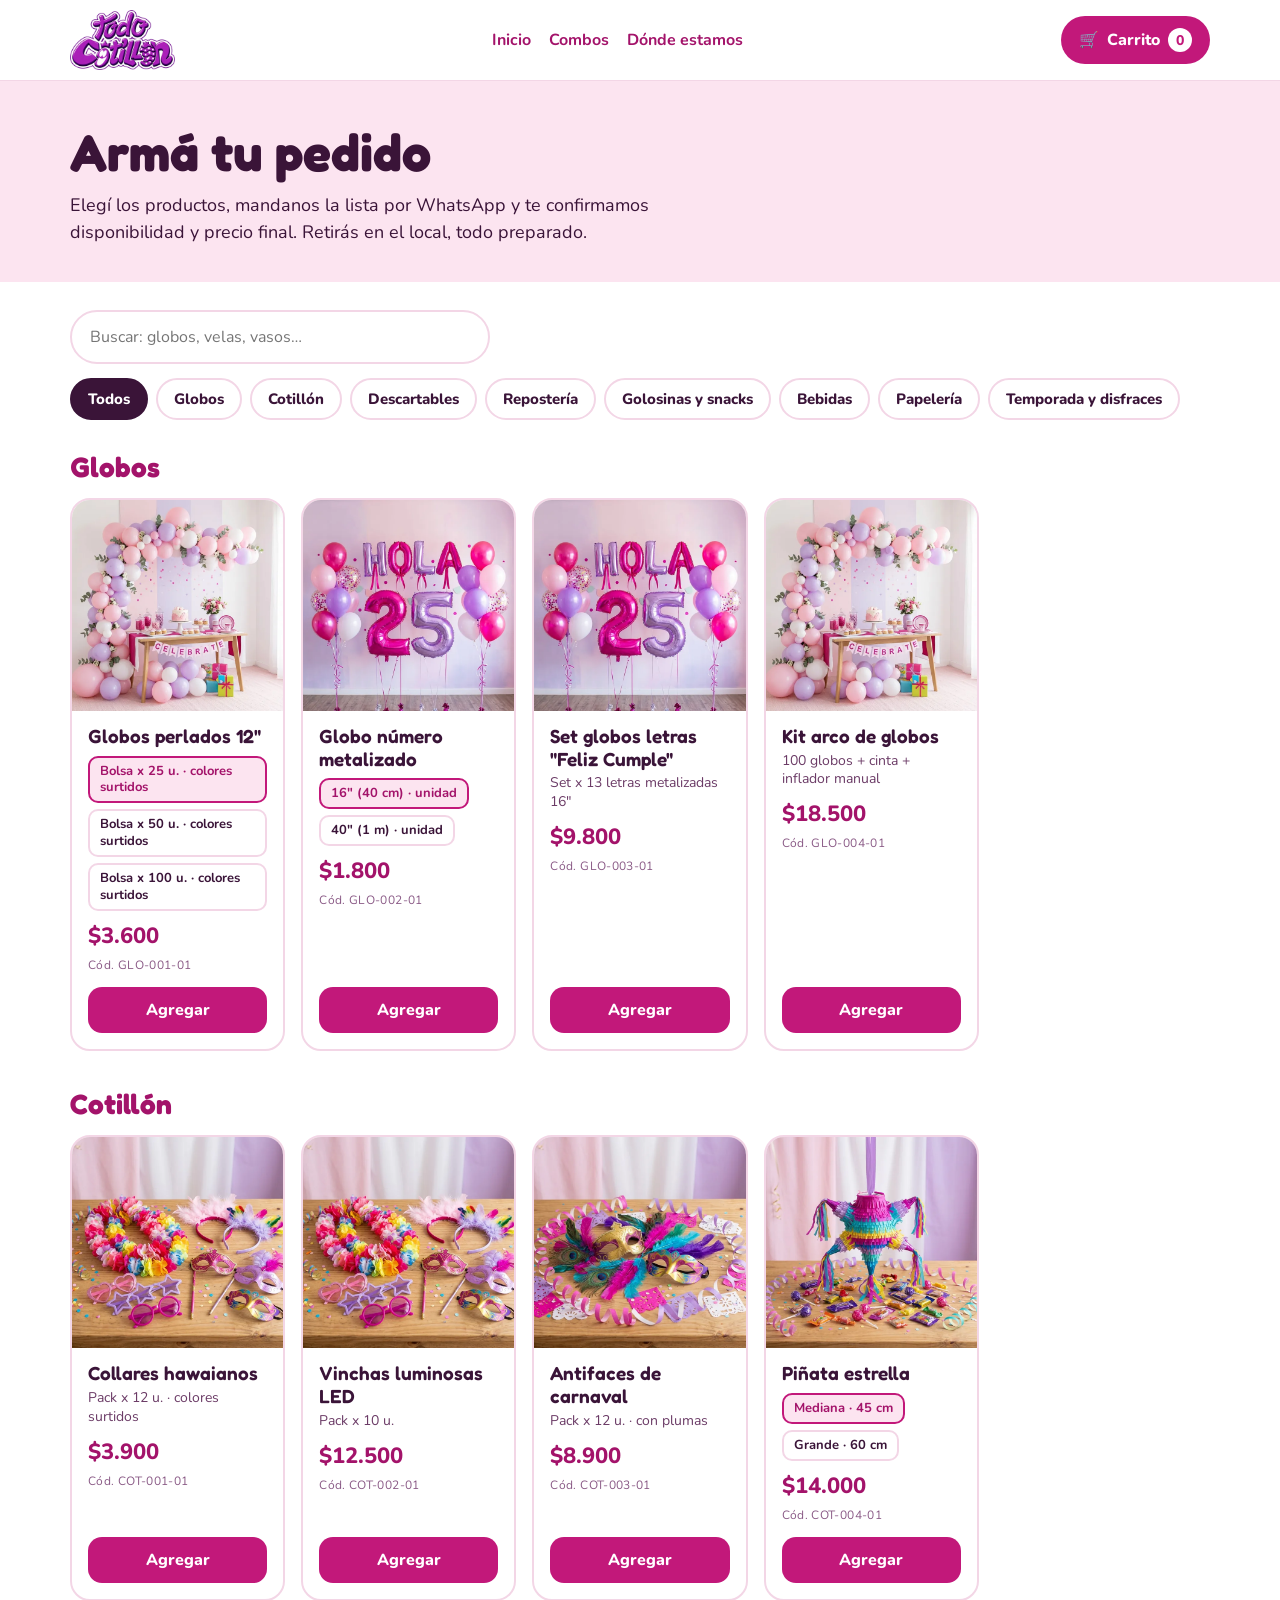
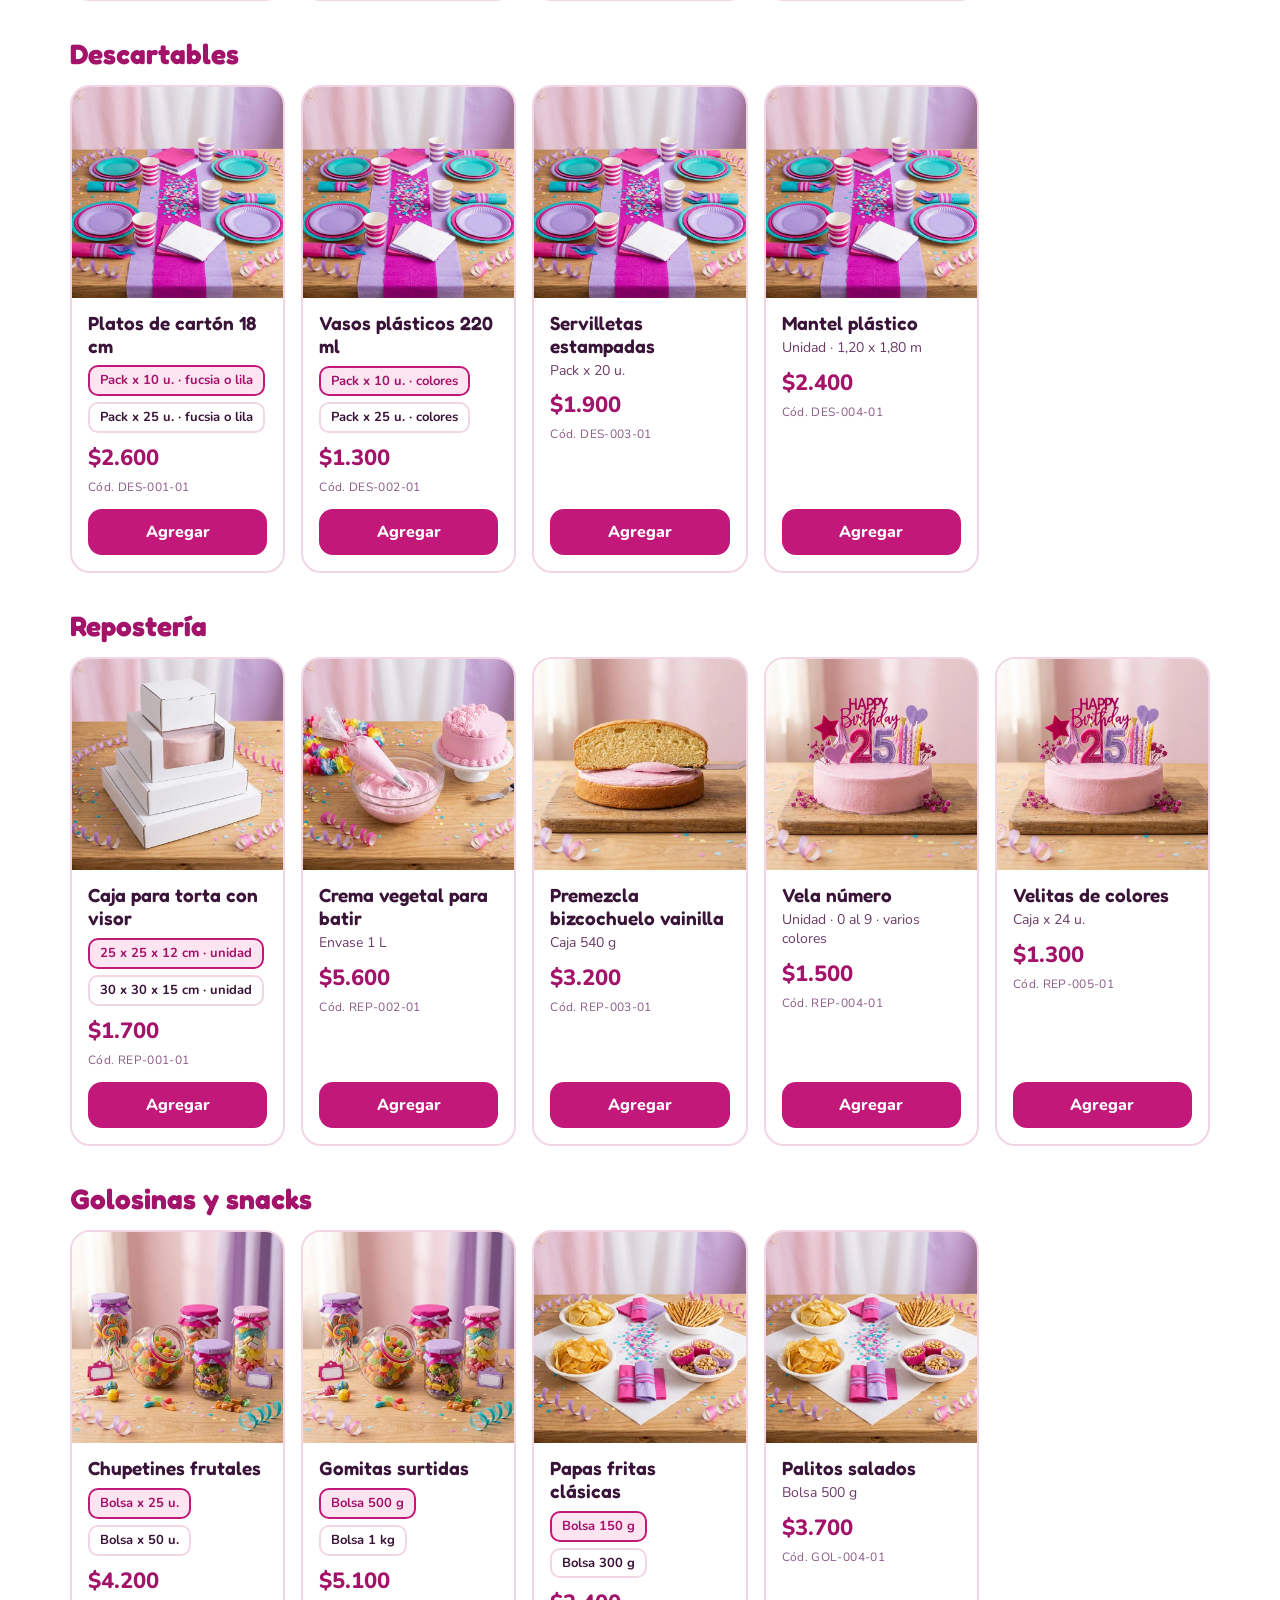
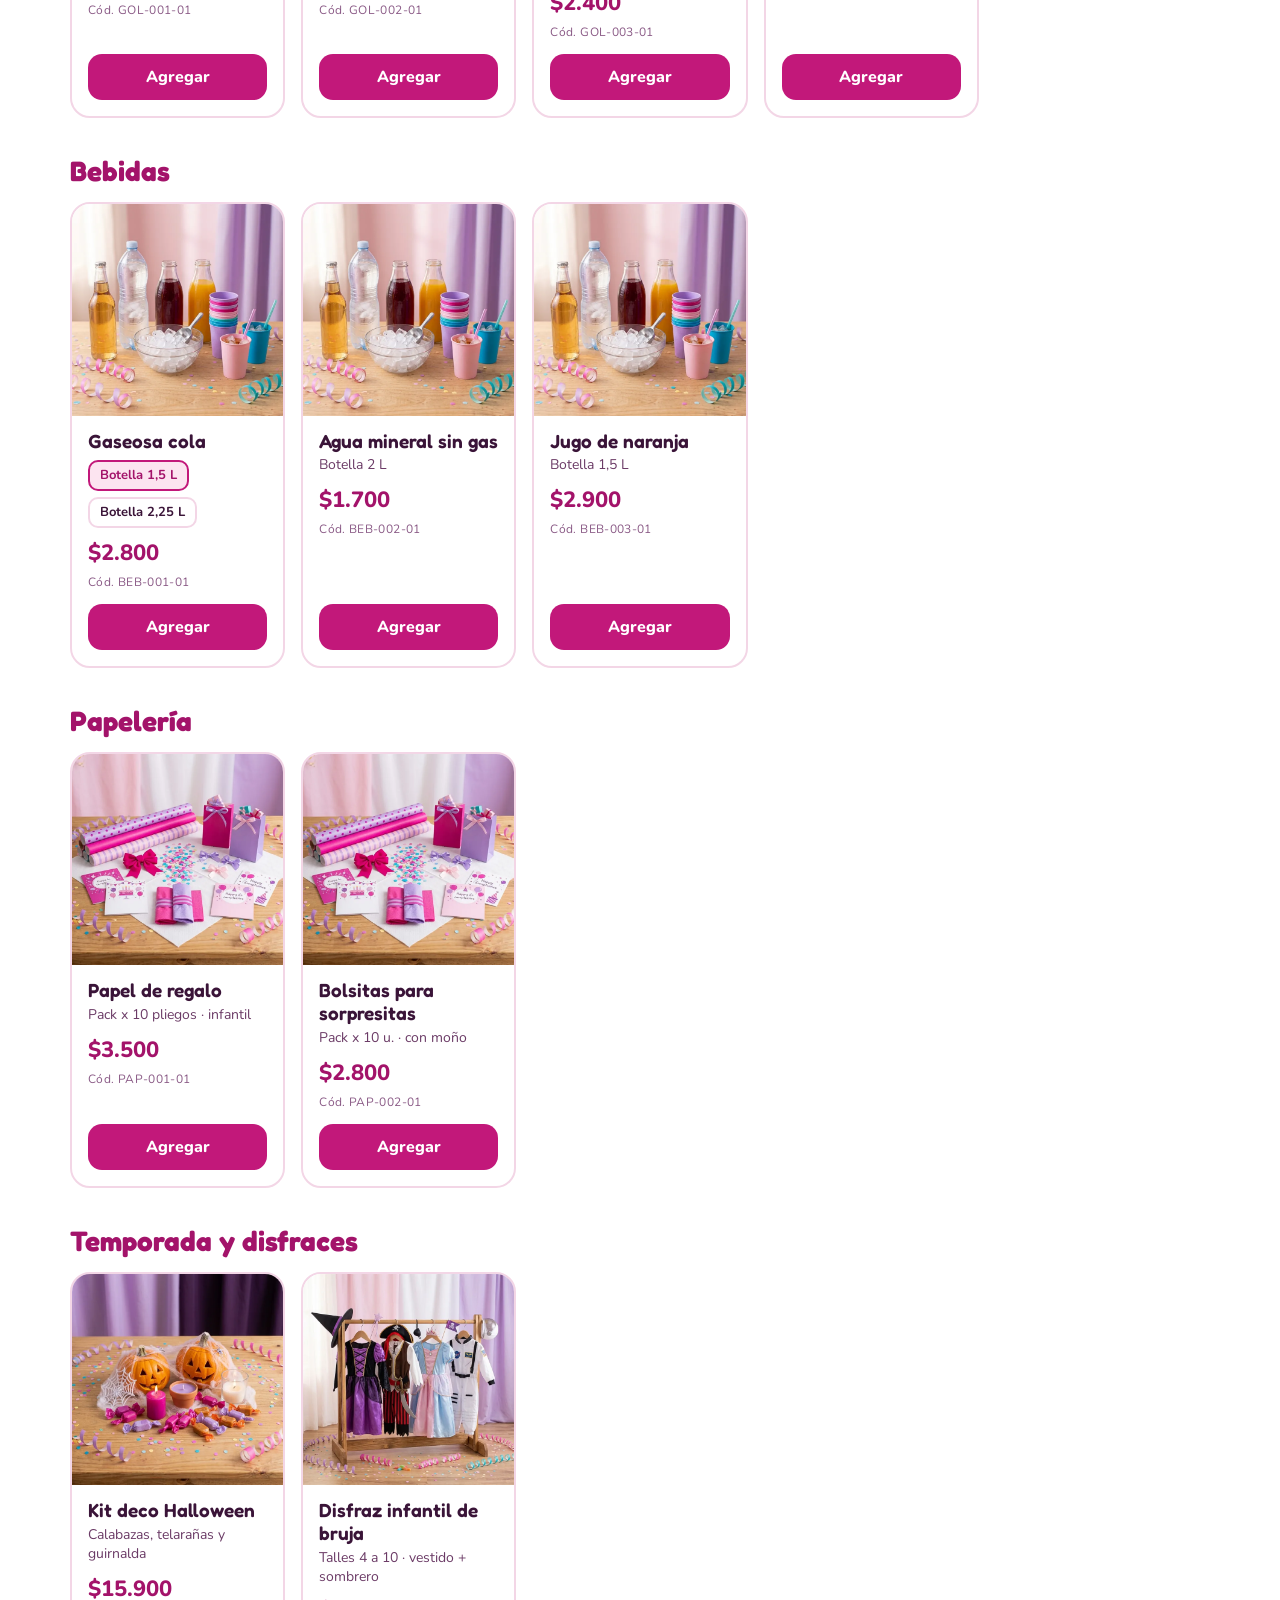
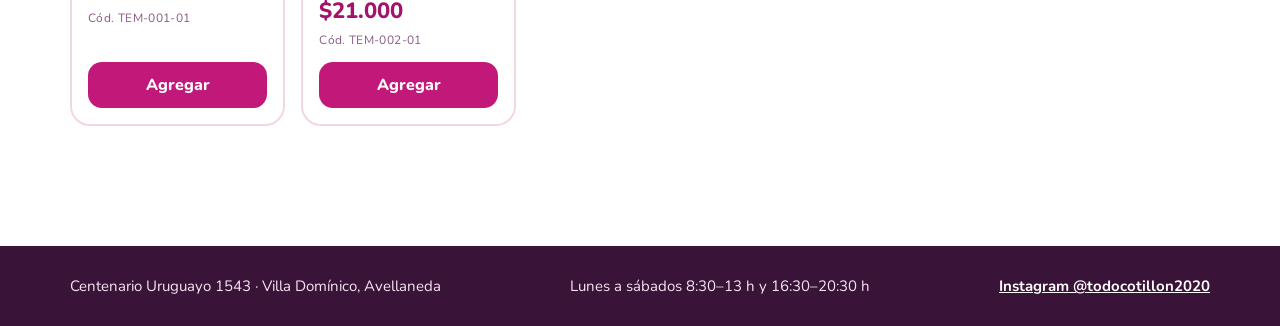
==== tienda.html @ 380d567b "Corregir número de WhatsApp: 11 3452-2786 Co-Authored-By: Claude Opus 5.5 <noreply@anthropic.com>" ====
<!doctype html>
<html lang="es">
<head>
<meta charset="utf-8">
<meta name="viewport" content="width=device-width, initial-scale=1">
<title>Tienda | Todo Cotillón · Villa Domínico, Avellaneda</title>
<meta name="description" content="Armá tu pedido de cotillón, globos, repostería, golosinas y bebidas y mandalo por WhatsApp. Retiro en Centenario Uruguayo 1543, Villa Domínico.">
<meta name="theme-color" content="#C2187A">
<link rel="icon" href="data:image/svg+xml,%3Csvg xmlns='http://www.w3.org/2000/svg' viewBox='0 0 40 40'%3E%3Ccircle cx='16' cy='15' r='11' fill='%23C2187A'/%3E%3Ccircle cx='27' cy='19' r='9' fill='%239B7FD4'/%3E%3C/svg%3E">
<link rel="preconnect" href="https://fonts.googleapis.com">
<link rel="preconnect" href="https://fonts.gstatic.com" crossorigin>
<link href="https://fonts.googleapis.com/css2?family=Fredoka:wght@500;600;700&amp;family=Nunito:wght@400;600;700;800&amp;display=swap" rel="stylesheet">
<style>
/* Mismos colores que index.html */
:root{--fucsia:#C2187A;--fucsia-osc:#A3136A;--uva:#3A1438;--rosa:#FCE4F0;--lila:#ECE4F9;--borde:#F3D6E6;--verde:#1F8F4E}
*{box-sizing:border-box}
html{scroll-behavior:smooth}
body{margin:0;background:#FFFFFF;color:var(--uva);font-family:'Nunito',system-ui,sans-serif;overflow-x:hidden}
a{color:var(--fucsia-osc)}a:hover{color:#7A0E50}
img{max-width:100%}
h1,h2,h3,.titulo{font-family:'Fredoka',sans-serif}
button{font:inherit;cursor:pointer}
.contenedor{max-width:1180px;margin:0 auto;padding:0 20px}

header{background:#FFFFFF;border-bottom:1px solid var(--borde);position:sticky;top:0;z-index:20}
.header-in{display:flex;align-items:center;justify-content:space-between;gap:12px;padding-top:10px;padding-bottom:10px}
.header-in nav{display:flex;gap:4px 18px;flex-wrap:wrap;font-weight:700}
.header-in nav a{text-decoration:none;padding:8px 0}
.btn-carrito{display:flex;align-items:center;gap:8px;background:var(--fucsia);color:#FFFFFF;border:0;font-weight:800;padding:12px 18px;border-radius:999px;font-size:16px}
.btn-carrito:hover{background:var(--fucsia-osc)}
.burbuja{background:#FFFFFF;color:var(--fucsia);border-radius:999px;min-width:24px;height:24px;padding:0 6px;display:inline-flex;align-items:center;justify-content:center;font-size:14px}

.intro{background:var(--rosa)}
.intro .contenedor{padding-top:44px;padding-bottom:36px;display:flex;flex-direction:column;gap:12px}
.intro h1{margin:0;font-size:clamp(34px,5vw,52px);line-height:1.05}
.intro p{margin:0;font-size:18px;line-height:1.5;max-width:640px}

.filtros{display:flex;flex-direction:column;gap:14px;padding-top:28px;padding-bottom:8px}
.buscador{width:100%;max-width:420px;padding:14px 18px;border:2px solid var(--borde);border-radius:999px;font:inherit;font-size:16px;color:var(--uva)}
.buscador:focus{outline:none;border-color:var(--fucsia)}
.chips{display:flex;gap:8px;overflow-x:auto;padding-bottom:6px;scrollbar-width:thin}
.chip{flex:none;border:2px solid var(--borde);background:#FFFFFF;color:var(--uva);font-weight:800;padding:9px 16px;border-radius:999px;font-size:15px}
.chip[aria-pressed="true"]{background:var(--uva);border-color:var(--uva);color:#FFFFFF}

.catalogo{padding-top:16px;padding-bottom:120px;display:flex;flex-direction:column;gap:36px}
.catalogo h2{margin:0 0 14px;font-size:28px;color:var(--fucsia-osc)}
.grilla{display:grid;grid-template-columns:repeat(auto-fill,minmax(200px,1fr));gap:16px}
.producto{border:2px solid var(--borde);border-radius:20px;overflow:hidden;display:flex;flex-direction:column;background:#FFFFFF}
.producto img{width:100%;aspect-ratio:1/1;object-fit:cover;display:block;background:var(--rosa)}
.producto .cuerpo{padding:14px 16px 16px;display:flex;flex-direction:column;gap:4px;flex-grow:1}
.producto h3{margin:0;font-size:19px;font-weight:600;line-height:1.2}
.producto .pres{font-size:14px;color:#6B3B66;line-height:1.35}
.producto .precio{font-size:22px;font-weight:800;color:var(--fucsia-osc);margin:6px 0 10px}
.producto .accion{margin-top:auto}
.btn-agregar{width:100%;background:var(--fucsia);color:#FFFFFF;border:0;font-weight:800;padding:12px;border-radius:14px;font-size:16px}
.btn-agregar:hover{background:var(--fucsia-osc)}
.cantidad{display:flex;align-items:center;justify-content:space-between;border:2px solid var(--fucsia);border-radius:14px;overflow:hidden}
.cantidad button{background:var(--rosa);border:0;color:var(--fucsia-osc);font-weight:800;font-size:22px;width:46px;height:44px}
.cantidad button:hover{background:var(--borde)}
.cantidad span{font-weight:800;font-size:17px}
.opciones{display:flex;flex-wrap:wrap;gap:6px;margin-top:4px}
.opcion{border:2px solid var(--borde);background:#FFFFFF;color:var(--uva);font-size:13px;font-weight:700;padding:5px 10px;border-radius:10px;text-align:left;line-height:1.3}
.opcion[aria-pressed="true"]{border-color:var(--fucsia);background:var(--rosa);color:var(--fucsia-osc)}
.producto .codigo{font-size:12px;color:#8A5A86;margin:-8px 0 10px;letter-spacing:.03em}
.vacio-busqueda{font-size:18px;padding:30px 0}

/* Barra inferior con el resumen */
.barra{position:fixed;left:0;right:0;bottom:0;z-index:15;padding:12px 16px calc(12px + env(safe-area-inset-bottom));background:var(--uva);display:none}
.barra.visible{display:block}
.barra button{max-width:640px;margin:0 auto;width:100%;display:flex;justify-content:space-between;align-items:center;gap:12px;background:var(--fucsia);color:#FFFFFF;border:0;border-radius:16px;padding:14px 18px;font-weight:800;font-size:17px}

/* Panel del carrito */
.fondo{position:fixed;inset:0;background:rgba(58,20,56,.45);z-index:30;opacity:0;pointer-events:none;transition:opacity .2s}
.fondo.abierto{opacity:1;pointer-events:auto}
.panel{position:fixed;top:0;right:0;height:100%;width:min(440px,100%);background:#FFFFFF;z-index:31;display:flex;flex-direction:column;transform:translateX(100%);transition:transform .25s ease}
.panel.abierto{transform:none}
.panel-cab{display:flex;align-items:center;justify-content:space-between;padding:18px 20px;border-bottom:1px solid var(--borde)}
.panel-cab h2{margin:0;font-size:26px}
.cerrar{background:var(--rosa);border:0;width:42px;height:42px;border-radius:999px;font-size:24px;color:var(--uva);line-height:1}
.panel-cuerpo{flex:1;overflow-y:auto;padding:8px 20px 20px}
.item{display:grid;grid-template-columns:64px 1fr;gap:12px;padding:14px 0;border-bottom:1px solid var(--borde)}
.item img{width:64px;height:64px;object-fit:cover;border-radius:12px}
.item .nombre{font-weight:800;line-height:1.25}
.item .pres{font-size:13px;color:#6B3B66}
.item .fila{display:flex;align-items:center;justify-content:space-between;gap:10px;margin-top:8px}
.item .cantidad{width:120px}
.item .cantidad button{width:36px;height:34px;font-size:19px}
.item .subtotal{font-weight:800}
.quitar{background:none;border:0;color:#8A5A86;font-size:13px;text-decoration:underline;padding:4px 0}
.total{display:flex;justify-content:space-between;align-items:baseline;padding:16px 0 4px;font-size:18px;font-weight:800}
.total strong{font-size:26px;color:var(--fucsia-osc)}
.aviso{font-size:13px;color:#6B3B66;line-height:1.45;margin:0 0 16px}
.form{display:flex;flex-direction:column;gap:12px;background:var(--lila);border-radius:18px;padding:16px}
.form h3{margin:0;font-size:20px}
.form label{display:flex;flex-direction:column;gap:5px;font-weight:700;font-size:14px}
.form input,.form textarea{font:inherit;font-size:16px;padding:11px 12px;border:2px solid #D8CCF0;border-radius:12px;background:#FFFFFF;color:var(--uva)}
.form input:focus,.form textarea:focus{outline:none;border-color:#7A5BC0}
.form textarea{min-height:70px;resize:vertical}
.enviar{background:var(--verde);color:#FFFFFF;border:0;font-weight:800;font-size:17px;padding:15px;border-radius:14px}
.enviar:hover{background:#18763F}
.vaciar{background:none;border:0;color:#8A5A86;text-decoration:underline;font-size:14px;align-self:center;padding:6px}
.carrito-vacio{text-align:center;padding:50px 10px;display:flex;flex-direction:column;gap:12px;align-items:center}
.carrito-vacio .titulo{font-size:22px;font-weight:700}
.listo{background:#E3F4EA;border-radius:14px;padding:12px 14px;font-weight:700;color:#14532D;font-size:15px}

footer{background:var(--uva);color:#F4E6F0}
footer .contenedor{padding-top:30px;padding-bottom:30px;display:flex;flex-wrap:wrap;justify-content:space-between;gap:12px;font-size:15px}
footer a{color:#FFFFFF;font-weight:700}

@media (max-width:640px){
  .header-in nav{display:none}
  .btn-carrito .txt{display:none}
  .grilla{grid-template-columns:repeat(2,minmax(0,1fr));gap:12px}
  .producto .cuerpo{padding:12px}
  .producto h3{font-size:16px}
  .producto .pres{font-size:13px}
  .producto .precio{font-size:19px}
  .cantidad button{width:38px}
}
</style>
</head>
<body>

<header>
<div class="contenedor header-in">
<a href="index.html" style="display:flex;align-items:center;text-decoration:none"><img src="img/logo.webp" alt="Todo Cotillón" width="122" height="70" style="height:60px;width:auto;display:block"></a>
<nav aria-label="Principal">
<a href="index.html">Inicio</a>
<a href="index.html#combos">Combos</a>
<a href="index.html#ubicacion">Dónde estamos</a>
</nav>
<button class="btn-carrito" type="button" data-abrir-carrito aria-label="Ver carrito"><span aria-hidden="true">🛒</span><span class="txt">Carrito</span><span class="burbuja" id="contador">0</span></button>
</div>
</header>

<section class="intro">
<div class="contenedor">
<h1>Armá tu pedido</h1>
<p>Elegí los productos, mandanos la lista por WhatsApp y te confirmamos disponibilidad y precio final. Retirás en el local, todo preparado.</p>
</div>
</section>

<div class="contenedor filtros">
<input class="buscador" id="buscador" type="search" placeholder="Buscar: globos, velas, vasos…" aria-label="Buscar productos">
<div class="chips" id="chips" role="group" aria-label="Categorías"></div>
</div>

<main class="contenedor catalogo" id="catalogo"></main>

<div class="barra" id="barra"><button type="button" data-abrir-carrito><span id="barra-cant">Ver carrito</span><span id="barra-total"></span></button></div>

<div class="fondo" id="fondo"></div>
<aside class="panel" id="panel" aria-label="Carrito" aria-hidden="true">
<div class="panel-cab"><h2>Tu pedido</h2><button class="cerrar" type="button" id="cerrar" aria-label="Cerrar carrito">×</button></div>
<div class="panel-cuerpo" id="panel-cuerpo"></div>
</aside>

<footer>
<div class="contenedor">
<span>Centenario Uruguayo 1543 · Villa Domínico, Avellaneda</span>
<span>Lunes a sábados 8:30–13 h y 16:30–20:30 h</span>
<a href="https://www.instagram.com/todocotillon2020">Instagram @todocotillon2020</a>
</div>
</footer>

<script src="productos.js"></script>
<script>
// Número del local que recibe los pedidos (código de país + área sin 0 + número sin 15)
const WHATSAPP = "5491134522786";
const CLAVE = "todocotillon-carrito-v2";

const $ = id => document.getElementById(id);
const plata = n => "$" + n.toLocaleString("es-AR");
const esc = s => String(s).replace(/[&<>"]/g, c => ({ "&": "&amp;", "<": "&lt;", ">": "&gt;", '"': "&quot;" }[c]));
const sinTildes = s => s.toLowerCase().normalize("NFD").replace(/[̀-ͯ]/g, "");

// La categoría sale de las 3 primeras letras del código (GLO-001 → GLO)
const visibles = PRODUCTOS.filter(p => !p.oculto);
const nombreCat = Object.fromEntries(CATEGORIAS.map(c => [c.codigo, c.nombre]));
// porId: código de presentación → datos para el carrito
const porId = {};
for (const p of visibles) for (const pr of p.presentaciones)
  porId[pr.codigo] = { nombre: p.nombre, foto: p.foto, detalle: pr.detalle, precio: pr.precio };
// Presentación elegida en cada tarjeta (por defecto, la primera)
const elegida = Object.fromEntries(visibles.map(p => [p.codigo, p.presentaciones[0].codigo]));

// Carrito: { códigoPresentación: cantidad }. Se recuerda en el navegador del cliente.
let carrito = {};
try { carrito = JSON.parse(localStorage.getItem(CLAVE)) || {}; } catch (e) {}
for (const id in carrito) if (!porId[id] || !(carrito[id] > 0)) delete carrito[id];

let categoria = "Todos";
let busqueda = "";

function guardar() {
  try { localStorage.setItem(CLAVE, JSON.stringify(carrito)); } catch (e) {}
}

function cambiar(id, delta) {
  const n = (carrito[id] || 0) + delta;
  if (n > 0) carrito[id] = Math.min(n, 999); else delete carrito[id];
  guardar();
  actualizar();
}

function resumen() {
  let unidades = 0, total = 0;
  for (const id in carrito) { unidades += carrito[id]; total += carrito[id] * porId[id].precio; }
  return { unidades, total };
}

function controlCantidad(id) {
  return `<div class="cantidad"><button type="button" data-menos="${id}" aria-label="Quitar uno">−</button><span>${carrito[id]}</span><button type="button" data-mas="${id}" aria-label="Agregar uno">+</button></div>`;
}

function dibujarChips() {
  $("chips").innerHTML = [{ codigo: "Todos", nombre: "Todos" }, ...CATEGORIAS].map(c =>
    `<button type="button" class="chip" data-cat="${esc(c.codigo)}" aria-pressed="${c.codigo === categoria}">${esc(c.nombre)}</button>`).join("");
}

function tarjeta(p) {
  const sel = p.presentaciones.find(pr => pr.codigo === elegida[p.codigo]);
  const opciones = p.presentaciones.length > 1
    ? `<div class="opciones" role="group" aria-label="Presentación">` + p.presentaciones.map(pr =>
        `<button type="button" class="opcion" data-elegir="${pr.codigo}" data-prod="${p.codigo}" aria-pressed="${pr.codigo === sel.codigo}">${esc(pr.detalle)}</button>`).join("") + `</div>`
    : `<span class="pres">${esc(sel.detalle)}</span>`;
  return `
      <article class="producto">
        <img src="${esc(p.foto)}" alt="${esc(p.nombre)}" loading="lazy">
        <div class="cuerpo">
          <h3>${esc(p.nombre)}</h3>
          ${opciones}
          <span class="precio">${plata(sel.precio)}</span>
          <span class="codigo">Cód. ${sel.codigo}</span>
          <div class="accion">${carrito[sel.codigo] ? controlCantidad(sel.codigo) : `<button type="button" class="btn-agregar" data-mas="${sel.codigo}">Agregar</button>`}</div>
        </div>
      </article>`;
}

function dibujarCatalogo() {
  const q = sinTildes(busqueda.trim());
  const coincide = p => !q || sinTildes([p.nombre, p.codigo, nombreCat[p.codigo.slice(0, 3)],
    ...p.presentaciones.flatMap(pr => [pr.detalle, pr.codigo])].join(" ")).includes(q);
  const cats = categoria === "Todos" ? CATEGORIAS : CATEGORIAS.filter(c => c.codigo === categoria);
  let html = "";
  for (const c of cats) {
    const lista = visibles.filter(p => p.codigo.startsWith(c.codigo + "-") && coincide(p));
    if (!lista.length) continue;
    html += `<section><h2>${esc(c.nombre)}</h2><div class="grilla">` + lista.map(tarjeta).join("") + `</div></section>`;
  }
  $("catalogo").innerHTML = html || `<p class="vacio-busqueda">No encontramos productos con “${esc(busqueda)}”. Probá con otra palabra o <a href="https://wa.me/${WHATSAPP}">preguntanos por WhatsApp</a>.</p>`;
}

function dibujarCarrito() {
  const ids = Object.keys(carrito);
  const { total } = resumen();
  if (!ids.length) {
    $("panel-cuerpo").innerHTML = `<div class="carrito-vacio"><span class="titulo">Tu carrito está vacío</span><span>Agregá productos del catálogo para armar tu pedido.</span><button type="button" class="btn-agregar" style="width:auto;padding:12px 22px" data-cerrar>Ver productos</button></div>`;
    return;
  }
  const datos = leerForm();
  $("panel-cuerpo").innerHTML = ids.map(id => {
    const p = porId[id];
    return `<div class="item">
      <img src="${esc(p.foto)}" alt="">
      <div>
        <div class="nombre">${esc(p.nombre)}</div>
        <div class="pres">${esc(p.detalle)} · ${plata(p.precio)} c/u</div>
        <div class="pres">Cód. ${id}</div>
        <div class="fila">${controlCantidad(id)}<span class="subtotal">${plata(p.precio * carrito[id])}</span></div>
        <button type="button" class="quitar" data-quitar="${id}">Quitar</button>
      </div>
    </div>`;
  }).join("") + `
    <div class="total"><span>Total estimado</span><strong>${plata(total)}</strong></div>
    <p class="aviso">Los precios pueden variar según stock. Te confirmamos el total por WhatsApp antes de prepararlo. Retiro en Centenario Uruguayo 1543, Villa Domínico.</p>
    <form class="form" id="form">
      <h3>Tus datos</h3>
      <label>Nombre y apellido<input name="nombre" required autocomplete="name" value="${esc(datos.nombre)}"></label>
      <label>¿Para cuándo lo necesitás? (opcional)<input name="fecha" type="date" value="${esc(datos.fecha)}"></label>
      <label>Comentarios (opcional)<textarea name="notas" placeholder="Temática, colores, cantidad de invitados…">${esc(datos.notas)}</textarea></label>
      <button type="submit" class="enviar">Enviar pedido por WhatsApp</button>
      <div id="listo"></div>
    </form>
    <button type="button" class="vaciar" id="vaciar">Vaciar carrito</button>`;
}

// Conserva lo que el cliente ya escribió cuando se redibuja el carrito
let formGuardado = { nombre: "", fecha: "", notas: "" };
function leerForm() {
  const f = $("form");
  if (f) formGuardado = { nombre: f.nombre.value, fecha: f.fecha.value, notas: f.notas.value };
  return formGuardado;
}

function armarMensaje({ nombre, fecha, notas }) {
  const { unidades, total } = resumen();
  const lineas = Object.keys(carrito).map(id => {
    const p = porId[id], n = carrito[id];
    return `• ${n} × ${p.nombre} — ${p.detalle} [${id}] — ${plata(p.precio * n)}`;
  });
  let m = `¡Hola Todo Cotillón! 👋 Quiero hacer este pedido:\n\n🛒 *PEDIDO*\n${lineas.join("\n")}\n\n*Total estimado: ${plata(total)}* (${unidades} ${unidades === 1 ? "unidad" : "unidades"})\n\n👤 *Nombre:* ${nombre.trim()}`;
  if (fecha) {
    const d = new Date(fecha + "T12:00:00");
    const txt = d.toLocaleDateString("es-AR", { weekday: "long", day: "numeric", month: "numeric", year: "numeric" });
    m += `\n📅 *Lo necesito para:* ${txt}`;
  }
  m += `\n🏬 *Entrega:* retiro en el local`;
  if (notas.trim()) m += `\n📝 *Comentarios:* ${notas.trim()}`;
  m += `\n\n¿Me confirman disponibilidad y precio final? ¡Gracias!`;
  return m;
}

function actualizar() {
  const { unidades, total } = resumen();
  $("contador").textContent = unidades;
  $("barra").classList.toggle("visible", unidades > 0);
  $("barra-cant").textContent = `Ver carrito · ${unidades} ${unidades === 1 ? "producto" : "productos"}`;
  $("barra-total").textContent = plata(total);
  dibujarCatalogo();
  if ($("panel").classList.contains("abierto")) dibujarCarrito();
}

function abrir() {
  dibujarCarrito();
  $("panel").classList.add("abierto"); $("fondo").classList.add("abierto");
  $("panel").setAttribute("aria-hidden", "false");
  document.body.style.overflow = "hidden";
  $("cerrar").focus();
}
function cerrar() {
  leerForm();
  $("panel").classList.remove("abierto"); $("fondo").classList.remove("abierto");
  $("panel").setAttribute("aria-hidden", "true");
  document.body.style.overflow = "";
}

document.addEventListener("click", e => {
  const t = e.target.closest("button");
  if (!t) return;
  if (t.dataset.mas) { leerForm(); cambiar(t.dataset.mas, 1); }
  else if (t.dataset.menos) { leerForm(); cambiar(t.dataset.menos, -1); }
  else if (t.dataset.quitar) { leerForm(); delete carrito[t.dataset.quitar]; guardar(); actualizar(); }
  else if (t.dataset.elegir) { elegida[t.dataset.prod] = t.dataset.elegir; dibujarCatalogo(); }
  else if (t.dataset.cat) { categoria = t.dataset.cat; dibujarChips(); dibujarCatalogo(); }
  else if ("abrirCarrito" in t.dataset) abrir();
  else if ("cerrar" in t.dataset) cerrar();
  else if (t.id === "vaciar" && confirm("¿Vaciar el carrito?")) { carrito = {}; guardar(); actualizar(); }
});
$("cerrar").addEventListener("click", cerrar);
$("fondo").addEventListener("click", cerrar);
document.addEventListener("keydown", e => { if (e.key === "Escape" && $("panel").classList.contains("abierto")) cerrar(); });
$("buscador").addEventListener("input", e => { busqueda = e.target.value; dibujarCatalogo(); });

document.addEventListener("submit", e => {
  if (e.target.id !== "form") return;
  e.preventDefault();
  const datos = leerForm();
  if (!datos.nombre.trim()) { e.target.nombre.focus(); return; }
  window.open(`https://wa.me/${WHATSAPP}?text=${encodeURIComponent(armarMensaje(datos))}`, "_blank");
  $("listo").innerHTML = `<div class="listo">✅ Se abrió WhatsApp con tu pedido. Solo falta tocar “Enviar”.</div>`;
});

dibujarChips();
actualizar();
</script>
</body>
</html>
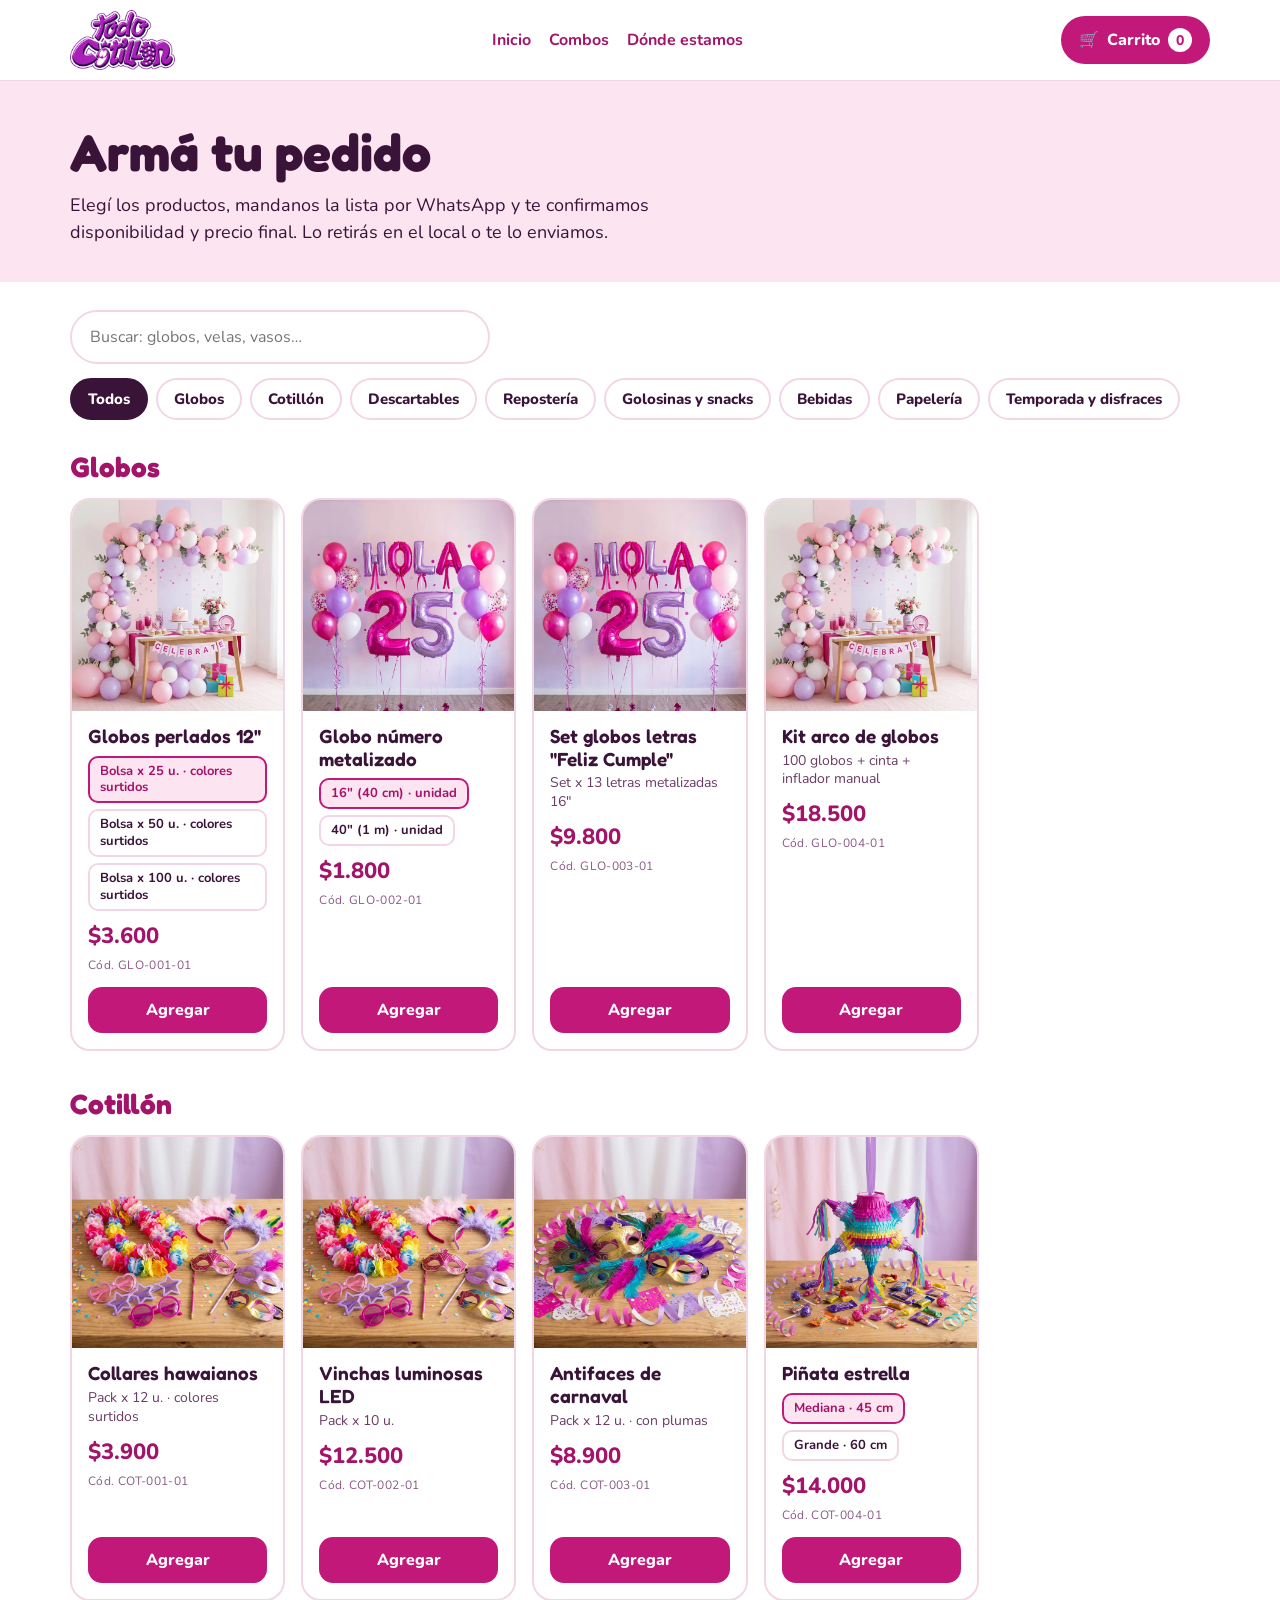
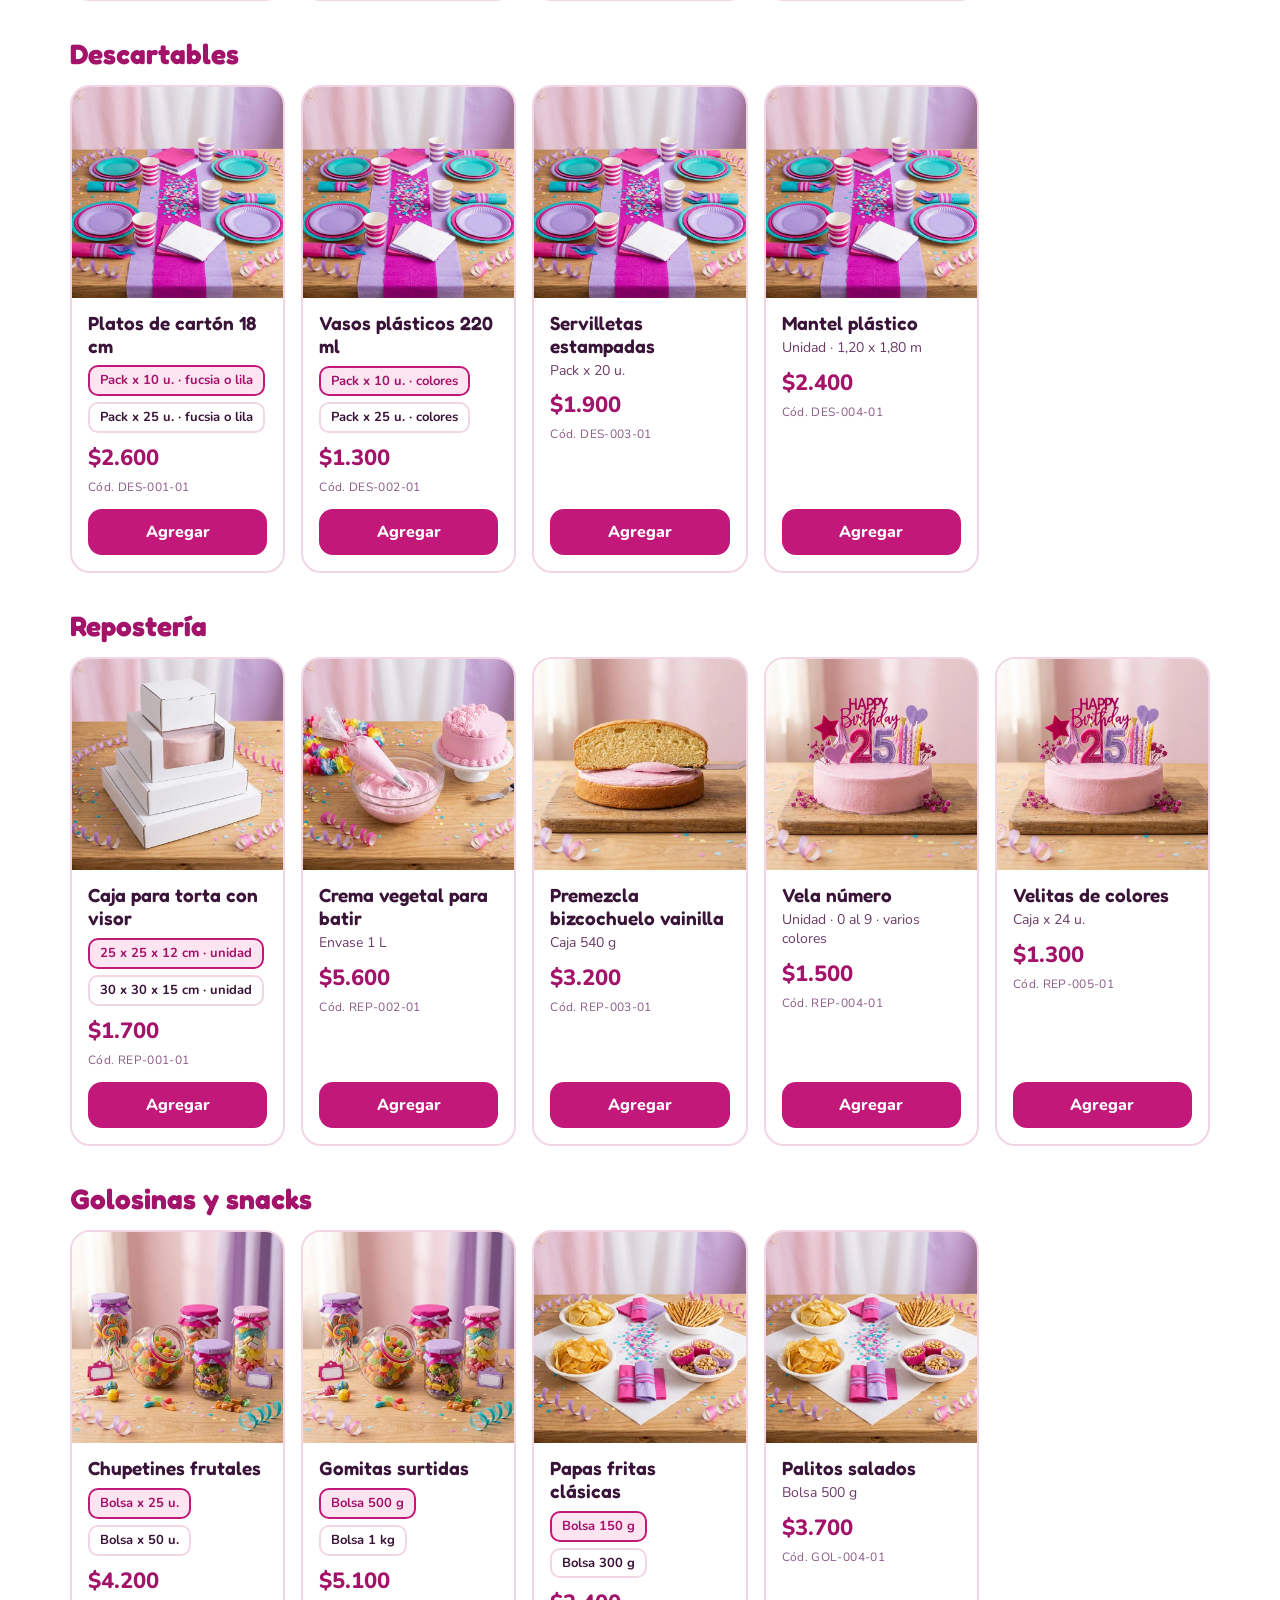
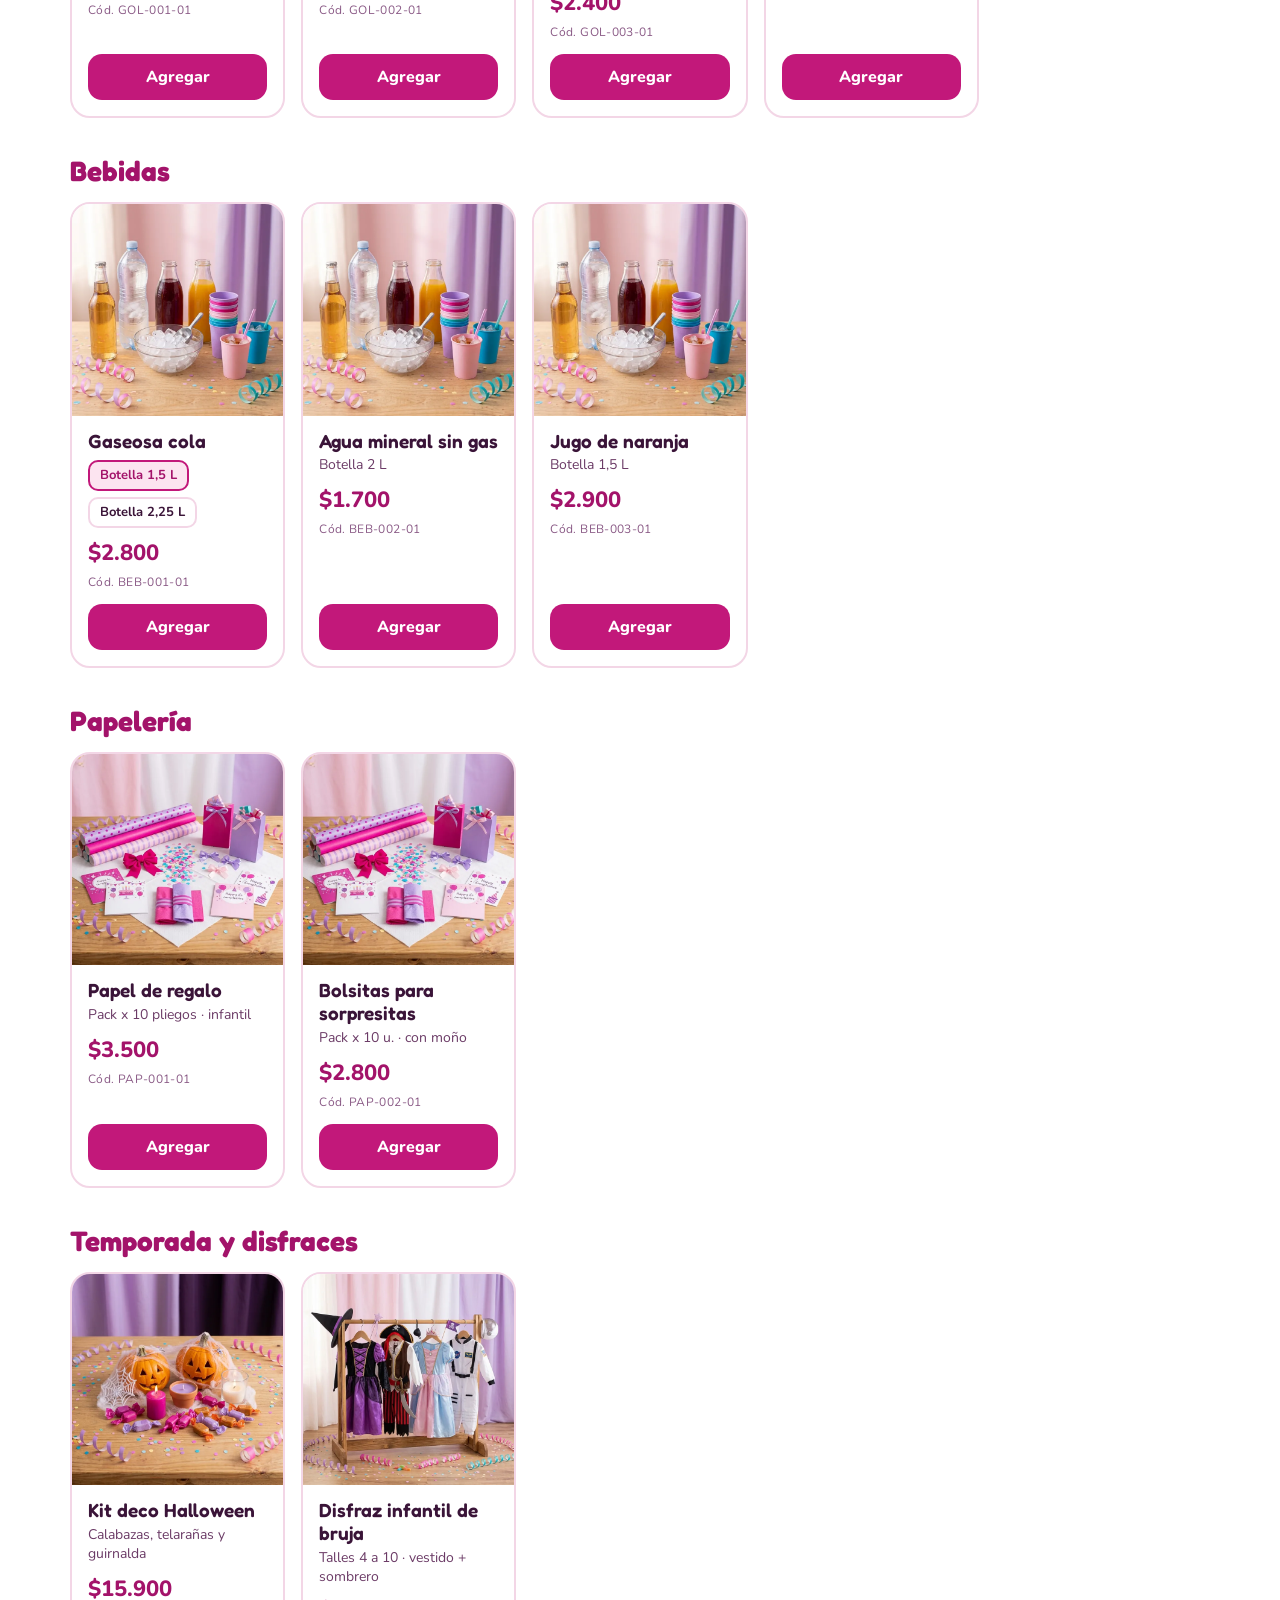
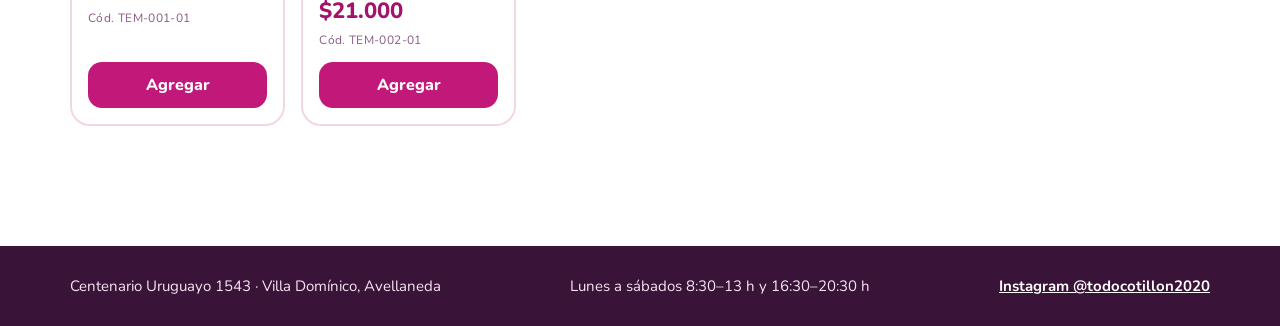
==== commit e75b1981: "Formas de entrega y medios de pago en portada y carrito - Portada: bloque de entregas (retiro, domic" ====
--- a/tienda.html
+++ b/tienda.html
@@ -4,12 +4,13 @@
 <meta charset="utf-8">
 <meta name="viewport" content="width=device-width, initial-scale=1">
 <title>Tienda | Todo Cotillón · Villa Domínico, Avellaneda</title>
-<meta name="description" content="Armá tu pedido de cotillón, globos, repostería, golosinas y bebidas y mandalo por WhatsApp. Retiro en Centenario Uruguayo 1543, Villa Domínico.">
+<meta name="description" content="Armá tu pedido de cotillón, globos, repostería, golosinas y bebidas y mandalo por WhatsApp. Retiro en Villa Domínico, envío a domicilio o por mensajería.">
 <meta name="theme-color" content="#C2187A">
 <link rel="icon" href="data:image/svg+xml,%3Csvg xmlns='http://www.w3.org/2000/svg' viewBox='0 0 40 40'%3E%3Ccircle cx='16' cy='15' r='11' fill='%23C2187A'/%3E%3Ccircle cx='27' cy='19' r='9' fill='%239B7FD4'/%3E%3C/svg%3E">
 <link rel="preconnect" href="https://fonts.googleapis.com">
 <link rel="preconnect" href="https://fonts.gstatic.com" crossorigin>
 <link href="https://fonts.googleapis.com/css2?family=Fredoka:wght@500;600;700&amp;family=Nunito:wght@400;600;700;800&amp;display=swap" rel="stylesheet">
+<link rel="stylesheet" href="ofertas.css">
 <style>
 /* Mismos colores que index.html */
 :root{--fucsia:#C2187A;--fucsia-osc:#A3136A;--uva:#3A1438;--rosa:#FCE4F0;--lila:#ECE4F9;--borde:#F3D6E6;--verde:#1F8F4E}
@@ -45,7 +46,9 @@
 .catalogo{padding-top:16px;padding-bottom:120px;display:flex;flex-direction:column;gap:36px}
 .catalogo h2{margin:0 0 14px;font-size:28px;color:var(--fucsia-osc)}
 .grilla{display:grid;grid-template-columns:repeat(auto-fill,minmax(200px,1fr));gap:16px}
-.producto{border:2px solid var(--borde);border-radius:20px;overflow:hidden;display:flex;flex-direction:column;background:#FFFFFF}
+.producto{border:2px solid var(--borde);border-radius:20px;overflow:hidden;display:flex;flex-direction:column;background:#FFFFFF;position:relative}
+.etiqueta-oferta{position:absolute;top:10px;left:10px;background:var(--fucsia);color:#FFFFFF;font-weight:800;font-size:12px;letter-spacing:.05em;padding:5px 10px;border-radius:999px}
+.producto .precio s,.item s{color:#8A5A86;font-weight:600;font-size:.7em}
 .producto img{width:100%;aspect-ratio:1/1;object-fit:cover;display:block;background:var(--rosa)}
 .producto .cuerpo{padding:14px 16px 16px;display:flex;flex-direction:column;gap:4px;flex-grow:1}
 .producto h3{margin:0;font-size:19px;font-weight:600;line-height:1.2}
@@ -96,6 +99,19 @@
 .form input,.form textarea{font:inherit;font-size:16px;padding:11px 12px;border:2px solid #D8CCF0;border-radius:12px;background:#FFFFFF;color:var(--uva)}
 .form input:focus,.form textarea:focus{outline:none;border-color:#7A5BC0}
 .form textarea{min-height:70px;resize:vertical}
+.grupo{border:0;margin:0;padding:0;display:flex;flex-direction:column;gap:8px;min-width:0}
+.grupo legend{font-weight:800;font-size:15px;margin-bottom:8px;padding:0}
+.sin-recargo{font-weight:700;font-size:13px;color:#1F8F4E;margin-left:4px}
+.form .radio{flex-direction:row;align-items:flex-start;gap:10px;background:#FFFFFF;border:2px solid #D8CCF0;border-radius:12px;padding:10px 12px;cursor:pointer;font-weight:600}
+.form .radio:has(input:checked){border-color:#7A5BC0;background:#F6F2FD}
+.form .radio input{margin:2px 0 0;accent-color:#7A5BC0;width:18px;height:18px;flex:none;padding:0}
+.radio span{display:flex;flex-direction:column;gap:2px;font-size:15px}
+.radio small{font-weight:600;color:#6B3B66;font-size:13px;line-height:1.35}
+.pagos{display:flex;flex-wrap:wrap;gap:8px}
+.form .radio.chico{padding:8px 12px;align-items:center}
+.form .radio.chico input{margin:0}
+.extra{display:flex;flex-direction:column;gap:12px;border-left:3px solid #7A5BC0;padding-left:12px}
+.extra[hidden]{display:none}
 .enviar{background:var(--verde);color:#FFFFFF;border:0;font-weight:800;font-size:17px;padding:15px;border-radius:14px}
 .enviar:hover{background:#18763F}
 .vaciar{background:none;border:0;color:#8A5A86;text-decoration:underline;font-size:14px;align-self:center;padding:6px}
@@ -136,9 +152,11 @@
 <section class="intro">
 <div class="contenedor">
 <h1>Armá tu pedido</h1>
-<p>Elegí los productos, mandanos la lista por WhatsApp y te confirmamos disponibilidad y precio final. Retirás en el local, todo preparado.</p>
+<p>Elegí los productos, mandanos la lista por WhatsApp y te confirmamos disponibilidad y precio final. Lo retirás en el local o te lo enviamos.</p>
 </div>
 </section>
+
+<section class="of" id="ofertas" hidden></section>
 
 <div class="contenedor filtros">
 <input class="buscador" id="buscador" type="search" placeholder="Buscar: globos, velas, vasos…" aria-label="Buscar productos">
@@ -164,11 +182,20 @@
 </footer>
 
 <script src="productos.js"></script>
+<script src="ofertas.js"></script>
 <script>
 // Número del local que recibe los pedidos (código de país + área sin 0 + número sin 15)
 const WHATSAPP = "5491134522786";
 const CLAVE = "todocotillon-carrito-v2";
 
+// Formas de entrega y medios de pago que se ofrecen en el carrito
+const ENTREGAS = [
+  { id: "retiro", icono: "🏬", nombre: "Retiro en el local", detalle: "Centenario Uruguayo 1543, Villa Domínico. Sin cargo." },
+  { id: "domicilio", icono: "🛵", nombre: "Envío a domicilio", detalle: "Avellaneda y alrededores. El envío se suma al total según la zona." },
+  { id: "mensajeria", icono: "📦", nombre: "Envío por mensajería", detalle: "Lo retirás en una sucursal de mensajería. Con cargo." },
+];
+const PAGOS = ["Efectivo", "Transferencia", "Tarjeta de crédito", "Tarjeta de débito", "QR"];
+
 const $ = id => document.getElementById(id);
 const plata = n => "$" + n.toLocaleString("es-AR");
 const esc = s => String(s).replace(/[&<>"]/g, c => ({ "&": "&amp;", "<": "&lt;", ">": "&gt;", '"': "&quot;" }[c]));
@@ -178,9 +205,11 @@
 const visibles = PRODUCTOS.filter(p => !p.oculto);
 const nombreCat = Object.fromEntries(CATEGORIAS.map(c => [c.codigo, c.nombre]));
 // porId: código de presentación → datos para el carrito
+// Si la presentación está en oferta hoy, el precio que se cobra es el de oferta
+const ofertas = Ofertas.porCodigo();
 const porId = {};
 for (const p of visibles) for (const pr of p.presentaciones)
-  porId[pr.codigo] = { nombre: p.nombre, foto: p.foto, detalle: pr.detalle, precio: pr.precio };
+  porId[pr.codigo] = { nombre: p.nombre, foto: p.foto, detalle: pr.detalle, precio: ofertas[pr.codigo] ? ofertas[pr.codigo].precio : pr.precio, normal: pr.precio, oferta: !!ofertas[pr.codigo] };
 // Presentación elegida en cada tarjeta (por defecto, la primera)
 const elegida = Object.fromEntries(visibles.map(p => [p.codigo, p.presentaciones[0].codigo]));
 
@@ -214,23 +243,25 @@
 }
 
 function dibujarChips() {
-  $("chips").innerHTML = [{ codigo: "Todos", nombre: "Todos" }, ...CATEGORIAS].map(c =>
+  $("chips").innerHTML = [{ codigo: "Todos", nombre: "Todos" }, ...(Object.keys(ofertas).length ? [{ codigo: "OFERTAS", nombre: "🔥 Ofertas" }] : []), ...CATEGORIAS].map(c =>
     `<button type="button" class="chip" data-cat="${esc(c.codigo)}" aria-pressed="${c.codigo === categoria}">${esc(c.nombre)}</button>`).join("");
 }
 
 function tarjeta(p) {
   const sel = p.presentaciones.find(pr => pr.codigo === elegida[p.codigo]);
+  const enOferta = pr => ofertas[pr.codigo] ? " 🔥" : "";
   const opciones = p.presentaciones.length > 1
     ? `<div class="opciones" role="group" aria-label="Presentación">` + p.presentaciones.map(pr =>
-        `<button type="button" class="opcion" data-elegir="${pr.codigo}" data-prod="${p.codigo}" aria-pressed="${pr.codigo === sel.codigo}">${esc(pr.detalle)}</button>`).join("") + `</div>`
+        `<button type="button" class="opcion" data-elegir="${pr.codigo}" data-prod="${p.codigo}" aria-pressed="${pr.codigo === sel.codigo}">${esc(pr.detalle)}${enOferta(pr)}</button>`).join("") + `</div>`
     : `<span class="pres">${esc(sel.detalle)}</span>`;
   return `
       <article class="producto">
+        ${p.presentaciones.some(pr => ofertas[pr.codigo]) ? `<span class="etiqueta-oferta">OFERTA</span>` : ""}
         <img src="${esc(p.foto)}" alt="${esc(p.nombre)}" loading="lazy">
         <div class="cuerpo">
           <h3>${esc(p.nombre)}</h3>
           ${opciones}
-          <span class="precio">${plata(sel.precio)}</span>
+          <span class="precio">${ofertas[sel.codigo] ? `<s>${plata(sel.precio)}</s> ${plata(ofertas[sel.codigo].precio)}` : plata(sel.precio)}</span>
           <span class="codigo">Cód. ${sel.codigo}</span>
           <div class="accion">${carrito[sel.codigo] ? controlCantidad(sel.codigo) : `<button type="button" class="btn-agregar" data-mas="${sel.codigo}">Agregar</button>`}</div>
         </div>
@@ -241,6 +272,12 @@
   const q = sinTildes(busqueda.trim());
   const coincide = p => !q || sinTildes([p.nombre, p.codigo, nombreCat[p.codigo.slice(0, 3)],
     ...p.presentaciones.flatMap(pr => [pr.detalle, pr.codigo])].join(" ")).includes(q);
+  if (categoria === "OFERTAS") {
+    const lista = visibles.filter(p => p.presentaciones.some(pr => ofertas[pr.codigo]) && coincide(p));
+    lista.forEach(p => { const o = p.presentaciones.find(pr => ofertas[pr.codigo]); if (!ofertas[elegida[p.codigo]]) elegida[p.codigo] = o.codigo; });
+    $("catalogo").innerHTML = lista.length ? `<section><h2>🔥 Ofertas</h2><div class="grilla">${lista.map(tarjeta).join("")}</div></section>` : `<p class="vacio-busqueda">No hay ofertas que coincidan.</p>`;
+    return;
+  }
   const cats = categoria === "Todos" ? CATEGORIAS : CATEGORIAS.filter(c => c.codigo === categoria);
   let html = "";
   for (const c of cats) {
@@ -248,7 +285,7 @@
     if (!lista.length) continue;
     html += `<section><h2>${esc(c.nombre)}</h2><div class="grilla">` + lista.map(tarjeta).join("") + `</div></section>`;
   }
-  $("catalogo").innerHTML = html || `<p class="vacio-busqueda">No encontramos productos con “${esc(busqueda)}”. Probá con otra palabra o <a href="https://wa.me/${WHATSAPP}">preguntanos por WhatsApp</a>.</p>`;
+  $("catalogo").innerHTML = html || `<p class="vacio-busqueda">No encontramos productos con “${esc(busqueda)}”. Probá con otra palabra o <a href="https://wa.me/${WHATSAPP}?text=${encodeURIComponent(`¡Hola Todo Cotillón! 👋 Estoy buscando "${busqueda.trim()}". ¿Tienen?`)}">preguntanos por WhatsApp</a>.</p>`;
 }
 
 function dibujarCarrito() {
@@ -265,7 +302,7 @@
       <img src="${esc(p.foto)}" alt="">
       <div>
         <div class="nombre">${esc(p.nombre)}</div>
-        <div class="pres">${esc(p.detalle)} · ${plata(p.precio)} c/u</div>
+        <div class="pres">${esc(p.detalle)} · ${p.oferta ? `<s>${plata(p.normal)}</s> ` : ""}${plata(p.precio)} c/u${p.oferta ? " 🔥 oferta" : ""}</div>
         <div class="pres">Cód. ${id}</div>
         <div class="fila">${controlCantidad(id)}<span class="subtotal">${plata(p.precio * carrito[id])}</span></div>
         <button type="button" class="quitar" data-quitar="${id}">Quitar</button>
@@ -273,11 +310,28 @@
     </div>`;
   }).join("") + `
     <div class="total"><span>Total estimado</span><strong>${plata(total)}</strong></div>
-    <p class="aviso">Los precios pueden variar según stock. Te confirmamos el total por WhatsApp antes de prepararlo. Retiro en Centenario Uruguayo 1543, Villa Domínico.</p>
+    <p class="aviso">Los precios pueden variar según stock. Te confirmamos el total por WhatsApp antes de prepararlo.</p>
     <form class="form" id="form">
       <h3>Tus datos</h3>
       <label>Nombre y apellido<input name="nombre" required autocomplete="name" value="${esc(datos.nombre)}"></label>
       <label>¿Para cuándo lo necesitás? (opcional)<input name="fecha" type="date" value="${esc(datos.fecha)}"></label>
+      <fieldset class="grupo">
+        <legend>¿Cómo lo recibís?</legend>
+        ${ENTREGAS.map(e => `<label class="radio"><input type="radio" name="entrega" value="${e.id}" required ${datos.entrega === e.id ? "checked" : ""}><span><strong>${e.icono} ${e.nombre}</strong><small>${e.detalle}</small></span></label>`).join("")}
+      </fieldset>
+      <div class="extra" data-para="domicilio" ${datos.entrega === "domicilio" ? "" : "hidden"}>
+        <label>Dirección (calle y altura)<input name="direccion" required autocomplete="street-address" value="${esc(datos.direccion)}" ${datos.entrega === "domicilio" ? "" : "disabled"}></label>
+        <label>Localidad<input name="localidad" required autocomplete="address-level2" value="${esc(datos.localidad)}" ${datos.entrega === "domicilio" ? "" : "disabled"}></label>
+        <label>Entre calles / referencia (opcional)<input name="referencia" value="${esc(datos.referencia)}" ${datos.entrega === "domicilio" ? "" : "disabled"}></label>
+      </div>
+      <div class="extra" data-para="mensajeria" ${datos.entrega === "mensajeria" ? "" : "hidden"}>
+        <label>Localidad y código postal<input name="destino" required placeholder="Ej: Quilmes, 1878" value="${esc(datos.destino)}" ${datos.entrega === "mensajeria" ? "" : "disabled"}></label>
+        <label>Mensajería o sucursal preferida (opcional)<input name="sucursal" placeholder="Ej: la más cercana a tu casa" value="${esc(datos.sucursal)}" ${datos.entrega === "mensajeria" ? "" : "disabled"}></label>
+      </div>
+      <fieldset class="grupo">
+        <legend>¿Cómo pagás? <span class="sin-recargo">Sin recargo con tarjetas</span></legend>
+        <div class="pagos">${PAGOS.map(p => `<label class="radio chico"><input type="radio" name="pago" value="${p}" required ${datos.pago === p ? "checked" : ""}><span>${p}</span></label>`).join("")}</div>
+      </fieldset>
       <label>Comentarios (opcional)<textarea name="notas" placeholder="Temática, colores, cantidad de invitados…">${esc(datos.notas)}</textarea></label>
       <button type="submit" class="enviar">Enviar pedido por WhatsApp</button>
       <div id="listo"></div>
@@ -286,28 +340,35 @@
 }
 
 // Conserva lo que el cliente ya escribió cuando se redibuja el carrito
-let formGuardado = { nombre: "", fecha: "", notas: "" };
+const CAMPOS = ["nombre", "fecha", "notas", "entrega", "direccion", "localidad", "referencia", "destino", "sucursal", "pago"];
+let formGuardado = Object.fromEntries(CAMPOS.map(c => [c, ""]));
 function leerForm() {
   const f = $("form");
-  if (f) formGuardado = { nombre: f.nombre.value, fecha: f.fecha.value, notas: f.notas.value };
+  if (f) formGuardado = Object.fromEntries(CAMPOS.map(c => [c, f.elements[c] ? f.elements[c].value : ""]));
   return formGuardado;
 }
 
-function armarMensaje({ nombre, fecha, notas }) {
+function armarMensaje({ nombre, fecha, notas, entrega, direccion, localidad, referencia, destino, sucursal, pago }) {
   const { unidades, total } = resumen();
   const lineas = Object.keys(carrito).map(id => {
     const p = porId[id], n = carrito[id];
-    return `• ${n} × ${p.nombre} — ${p.detalle} [${id}] — ${plata(p.precio * n)}`;
+    return `• ${n} × ${p.nombre} — ${p.detalle} [${id}] — ${plata(p.precio * n)}${p.oferta ? " (oferta)" : ""}`;
   });
-  let m = `¡Hola Todo Cotillón! 👋 Quiero hacer este pedido:\n\n🛒 *PEDIDO*\n${lineas.join("\n")}\n\n*Total estimado: ${plata(total)}* (${unidades} ${unidades === 1 ? "unidad" : "unidades"})\n\n👤 *Nombre:* ${nombre.trim()}`;
+  let m = `¡Hola Todo Cotillón! 👋 Quiero hacer este pedido:\n\n🛒 *PEDIDO*\n${lineas.join("\n")}\n\n*Total estimado: ${plata(total)}*${entrega === "retiro" ? "" : " + envío"} (${unidades} ${unidades === 1 ? "unidad" : "unidades"})\n\n👤 *Nombre:* ${nombre.trim()}`;
   if (fecha) {
     const d = new Date(fecha + "T12:00:00");
     const txt = d.toLocaleDateString("es-AR", { weekday: "long", day: "numeric", month: "numeric", year: "numeric" });
     m += `\n📅 *Lo necesito para:* ${txt}`;
   }
-  m += `\n🏬 *Entrega:* retiro en el local`;
+  const e = ENTREGAS.find(x => x.id === entrega);
+  m += `\n${e.icono} *Entrega:* ${e.nombre.toLowerCase()}`;
+  if (entrega === "domicilio") m += `\n📍 *Dirección:* ${direccion.trim()}, ${localidad.trim()}${referencia.trim() ? ` (${referencia.trim()})` : ""}`;
+  if (entrega === "mensajeria") m += `\n📍 *Destino:* ${destino.trim()}${sucursal.trim() ? `\n🏤 *Sucursal preferida:* ${sucursal.trim()}` : ""}`;
+  m += `\n💳 *Pago:* ${pago}`;
   if (notas.trim()) m += `\n📝 *Comentarios:* ${notas.trim()}`;
-  m += `\n\n¿Me confirman disponibilidad y precio final? ¡Gracias!`;
+  m += entrega === "retiro"
+    ? `\n\n¿Me confirman disponibilidad y precio final? ¡Gracias!`
+    : `\n\n¿Me confirman disponibilidad, precio final y costo del envío? ¡Gracias!`;
   return m;
 }
 
@@ -338,7 +399,7 @@
 document.addEventListener("click", e => {
   const t = e.target.closest("button");
   if (!t) return;
-  if (t.dataset.mas) { leerForm(); cambiar(t.dataset.mas, 1); }
+  if (t.dataset.mas) { leerForm(); cambiar(t.dataset.mas, 1); if (t.classList.contains("of-btn")) { t.textContent = "✓ Agregado"; setTimeout(() => { t.textContent = "Agregar al carrito"; }, 1500); } }
   else if (t.dataset.menos) { leerForm(); cambiar(t.dataset.menos, -1); }
   else if (t.dataset.quitar) { leerForm(); delete carrito[t.dataset.quitar]; guardar(); actualizar(); }
   else if (t.dataset.elegir) { elegida[t.dataset.prod] = t.dataset.elegir; dibujarCatalogo(); }
@@ -352,17 +413,36 @@
 document.addEventListener("keydown", e => { if (e.key === "Escape" && $("panel").classList.contains("abierto")) cerrar(); });
 $("buscador").addEventListener("input", e => { busqueda = e.target.value; dibujarCatalogo(); });
 
+// Muestra los datos de envío que corresponden a la forma de entrega elegida
+document.addEventListener("change", e => {
+  if (e.target.name !== "entrega") return;
+  document.querySelectorAll(".extra").forEach(div => {
+    const activo = div.dataset.para === e.target.value;
+    div.hidden = !activo;
+    div.querySelectorAll("input").forEach(i => { i.disabled = !activo; });
+  });
+  leerForm();
+});
+
 document.addEventListener("submit", e => {
   if (e.target.id !== "form") return;
   e.preventDefault();
   const datos = leerForm();
   if (!datos.nombre.trim()) { e.target.nombre.focus(); return; }
+  if (!e.target.reportValidity()) return;
   window.open(`https://wa.me/${WHATSAPP}?text=${encodeURIComponent(armarMensaje(datos))}`, "_blank");
   $("listo").innerHTML = `<div class="listo">✅ Se abrió WhatsApp con tu pedido. Solo falta tocar “Enviar”.</div>`;
 });
 
+Ofertas.render($("ofertas"), "tienda");
+
+// Viene de la portada con ?agregar=CÓDIGO: lo suma al carrito y lo muestra
+const pedido = new URLSearchParams(location.search).get("agregar");
+if (pedido && porId[pedido]) { cambiar(pedido, 1); history.replaceState(null, "", location.pathname); }
+
 dibujarChips();
 actualizar();
+if (pedido && porId[pedido]) abrir();
 </script>
 </body>
 </html>
--- a/ofertas.css
+++ b/ofertas.css
@@ -0,0 +1,28 @@
+/* Carrusel de ofertas (index.html y tienda.html) */
+.of{background:#3A1438;color:#FFFFFF}
+.of-in{max-width:1180px;margin:0 auto;padding:52px 20px;display:flex;flex-direction:column;gap:22px}
+.of-cab{display:flex;align-items:flex-end;justify-content:space-between;gap:16px;flex-wrap:wrap}
+.of-sub{font-weight:800;font-size:14px;color:#E9B8D6;letter-spacing:.06em}
+.of-cab h2{margin:4px 0 0;font-family:'Fredoka',sans-serif;font-size:clamp(32px,4.5vw,42px);font-weight:700;color:#FFFFFF;line-height:1.05}
+.of-fuego{display:inline-block;animation:of-latido 1.4s ease-in-out infinite}
+@keyframes of-latido{0%,100%{transform:scale(1)}50%{transform:scale(1.15)}}
+.of-flechas{display:flex;gap:8px}
+.of-flecha{width:46px;height:46px;border-radius:999px;border:2px solid rgba(255,255,255,.55);background:transparent;color:#FFFFFF;font-size:26px;line-height:1;cursor:pointer;font-family:inherit}
+.of-flecha:hover{background:rgba(255,255,255,.14)}
+.of-pista{display:flex;gap:16px;overflow-x:auto;scroll-snap-type:x mandatory;scrollbar-width:none;padding:4px 2px 8px;outline:none}
+.of-pista::-webkit-scrollbar{display:none}
+.of-card{flex:0 0 clamp(230px,26%,270px);scroll-snap-align:start;background:#FFFFFF;color:#3A1438;border-radius:22px;overflow:hidden;display:flex;flex-direction:column;position:relative}
+.of-card img{width:100%;aspect-ratio:4/3;object-fit:cover;display:block}
+.of-pct{position:absolute;top:12px;left:12px;background:#C2187A;color:#FFFFFF;font-weight:800;font-size:17px;padding:6px 12px;border-radius:999px;box-shadow:0 4px 12px rgba(0,0,0,.25);animation:of-latido 2s ease-in-out infinite}
+.of-cuerpo{padding:14px 16px 16px;display:flex;flex-direction:column;gap:3px;flex-grow:1}
+.of-nombre{font-family:'Fredoka',sans-serif;font-size:19px;font-weight:600;line-height:1.2}
+.of-det{font-size:14px;color:#6B3B66}
+.of-texto{font-size:13px;font-weight:800;color:#5B3FA0}
+.of-precios{display:flex;align-items:baseline;gap:8px;margin-top:6px}
+.of-antes{text-decoration:line-through;color:#8A5A86;font-size:15px}
+.of-ahora{font-size:25px;font-weight:800;color:#A3136A}
+.of-plazo{font-size:13px;font-weight:800;color:#B4235A;margin-bottom:10px;min-height:1em}
+.of-btn{margin-top:auto;display:block;width:100%;text-align:center;background:#C2187A;color:#FFFFFF;text-decoration:none;font-weight:800;padding:12px;border-radius:14px;border:0;font-size:16px;cursor:pointer;font-family:inherit}
+.of-btn:hover{background:#A3136A;color:#FFFFFF}
+@media (max-width:640px){.of-card{flex-basis:74%}.of-in{padding:40px 16px}.of-flechas{display:none}}
+@media (prefers-reduced-motion:reduce){.of-fuego,.of-pct{animation:none}}
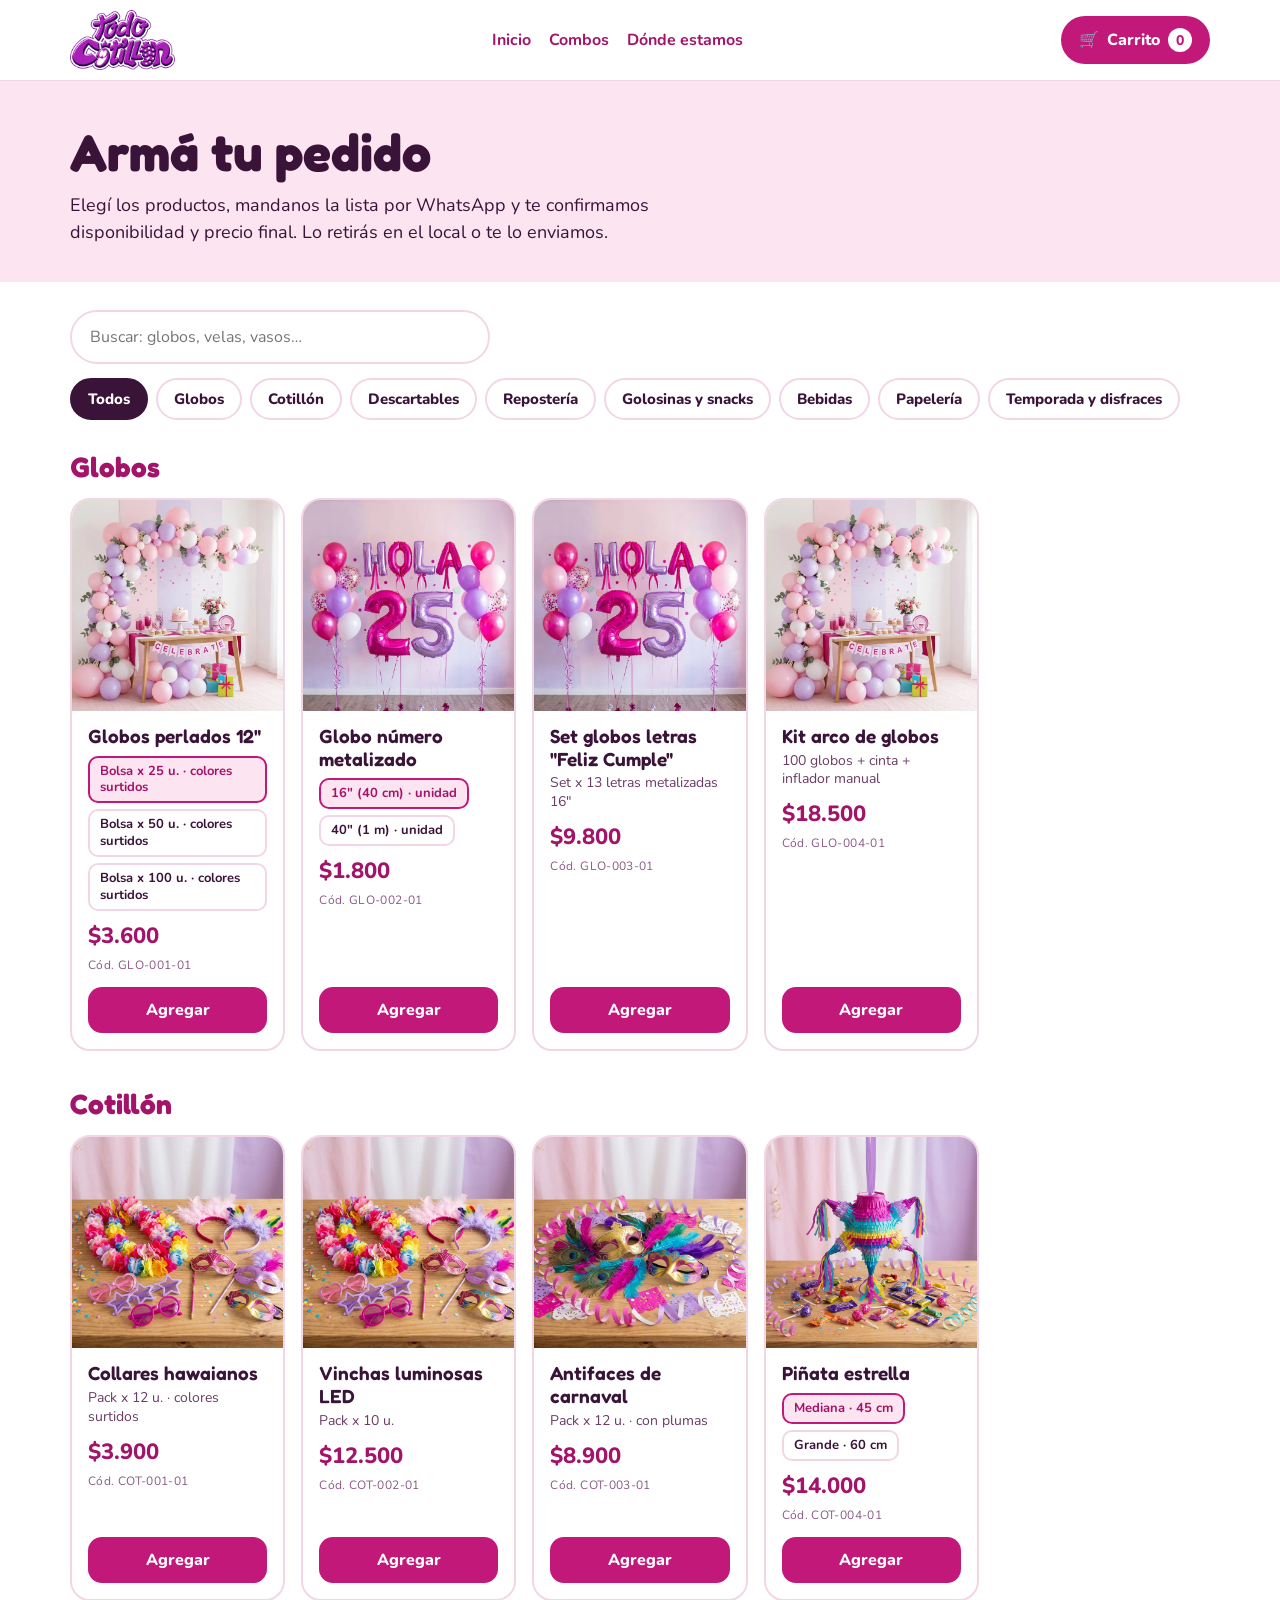
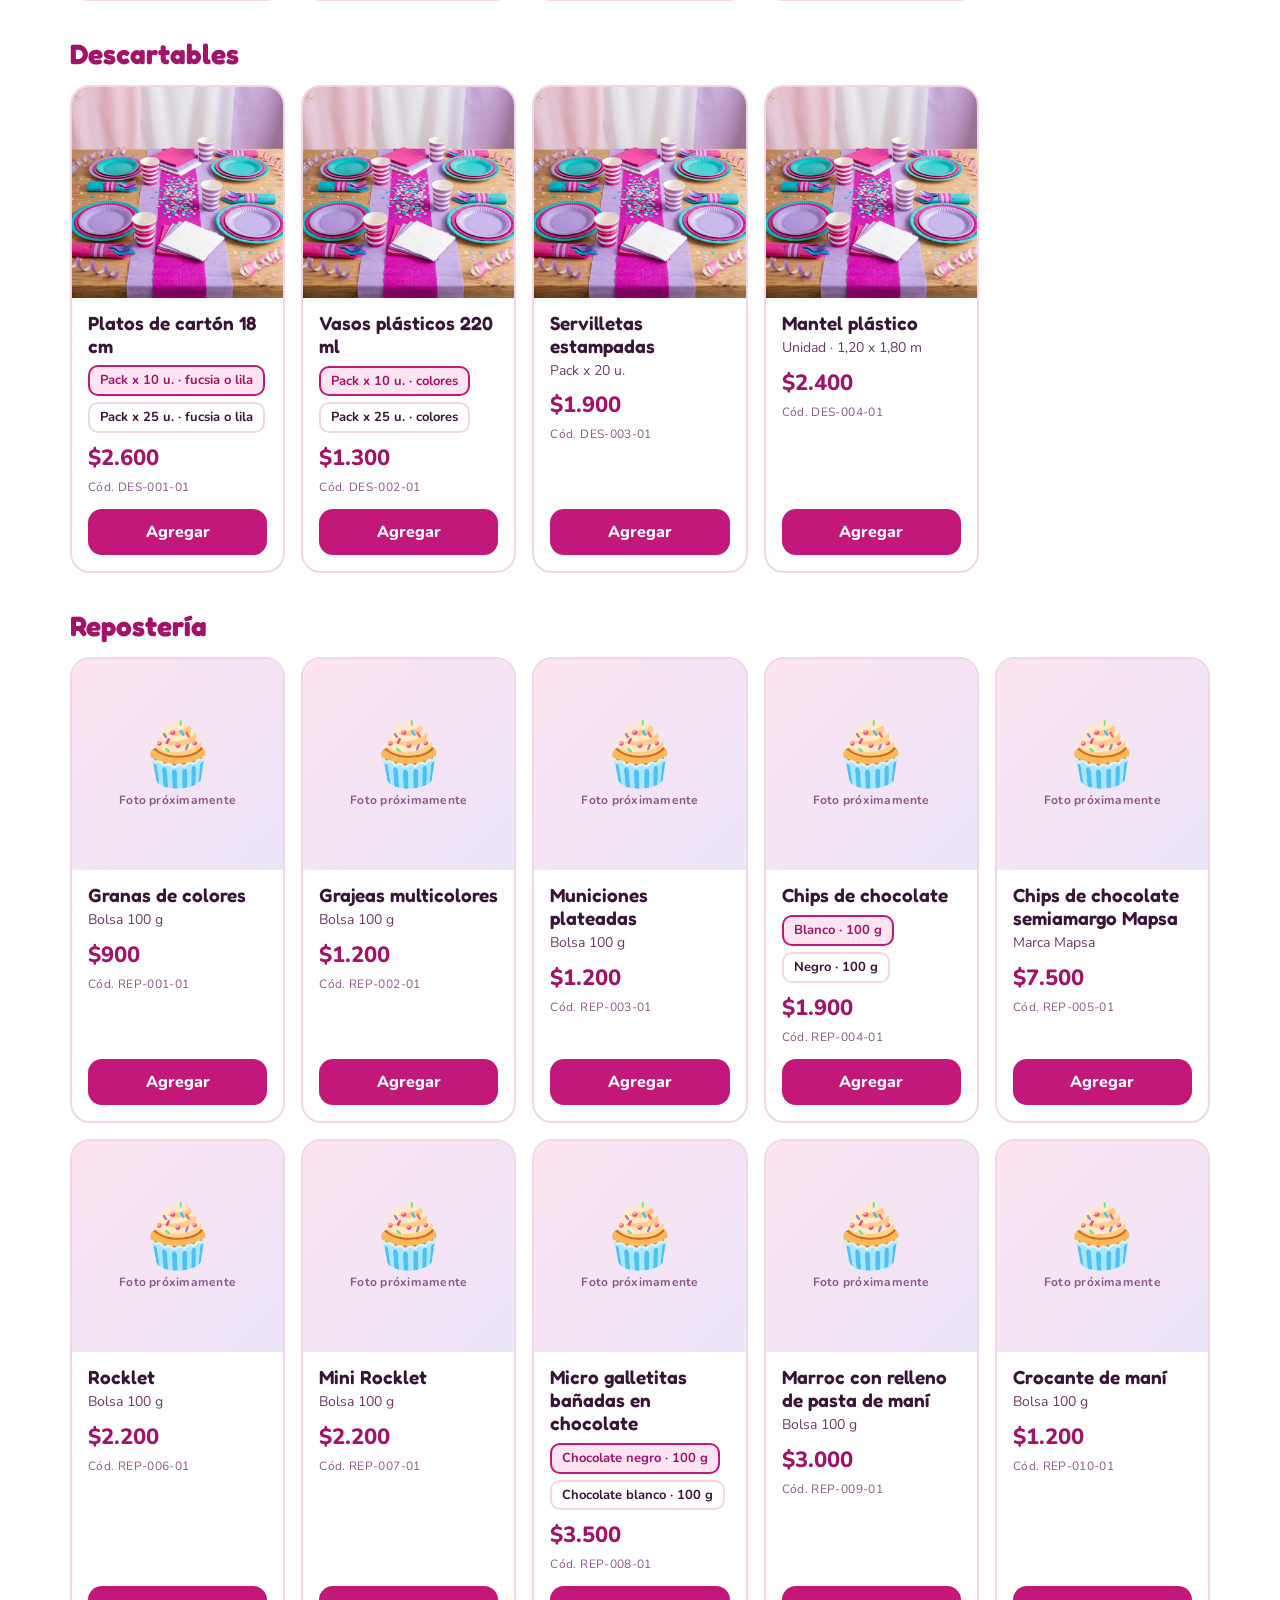
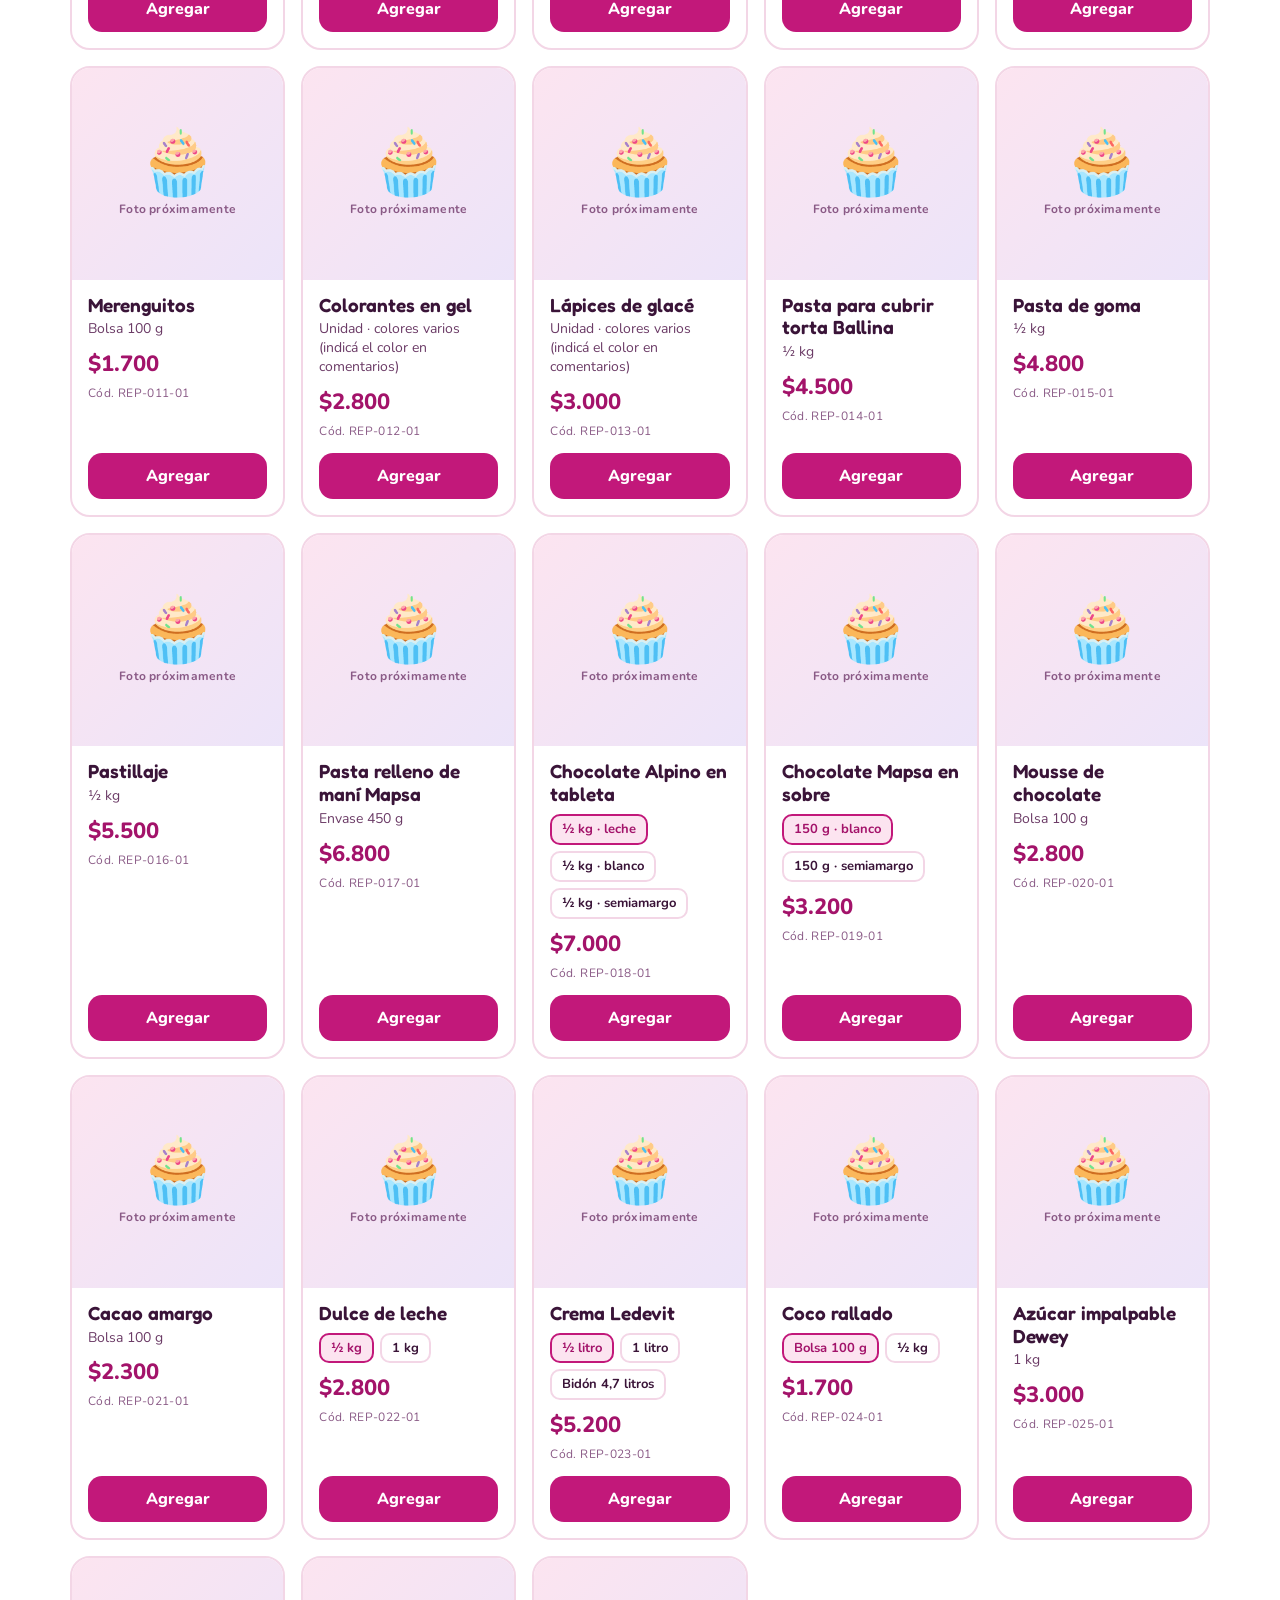
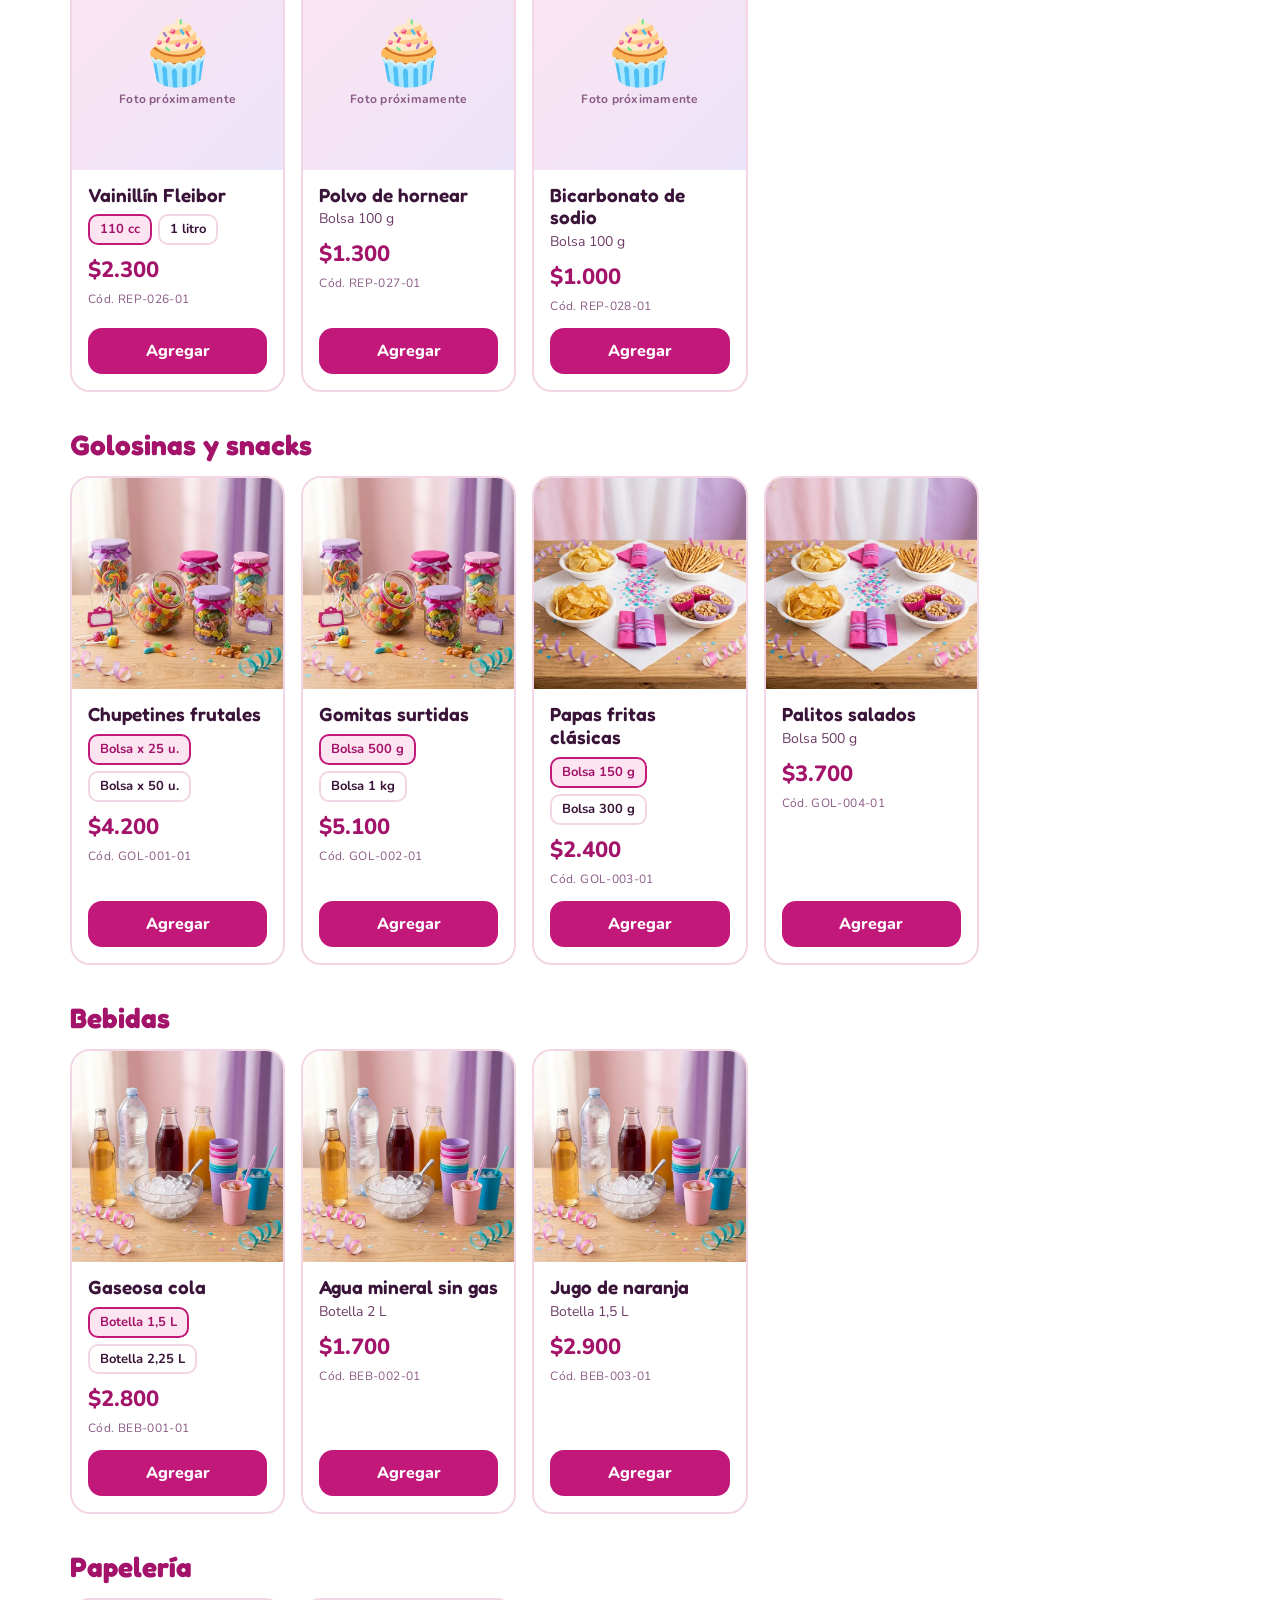
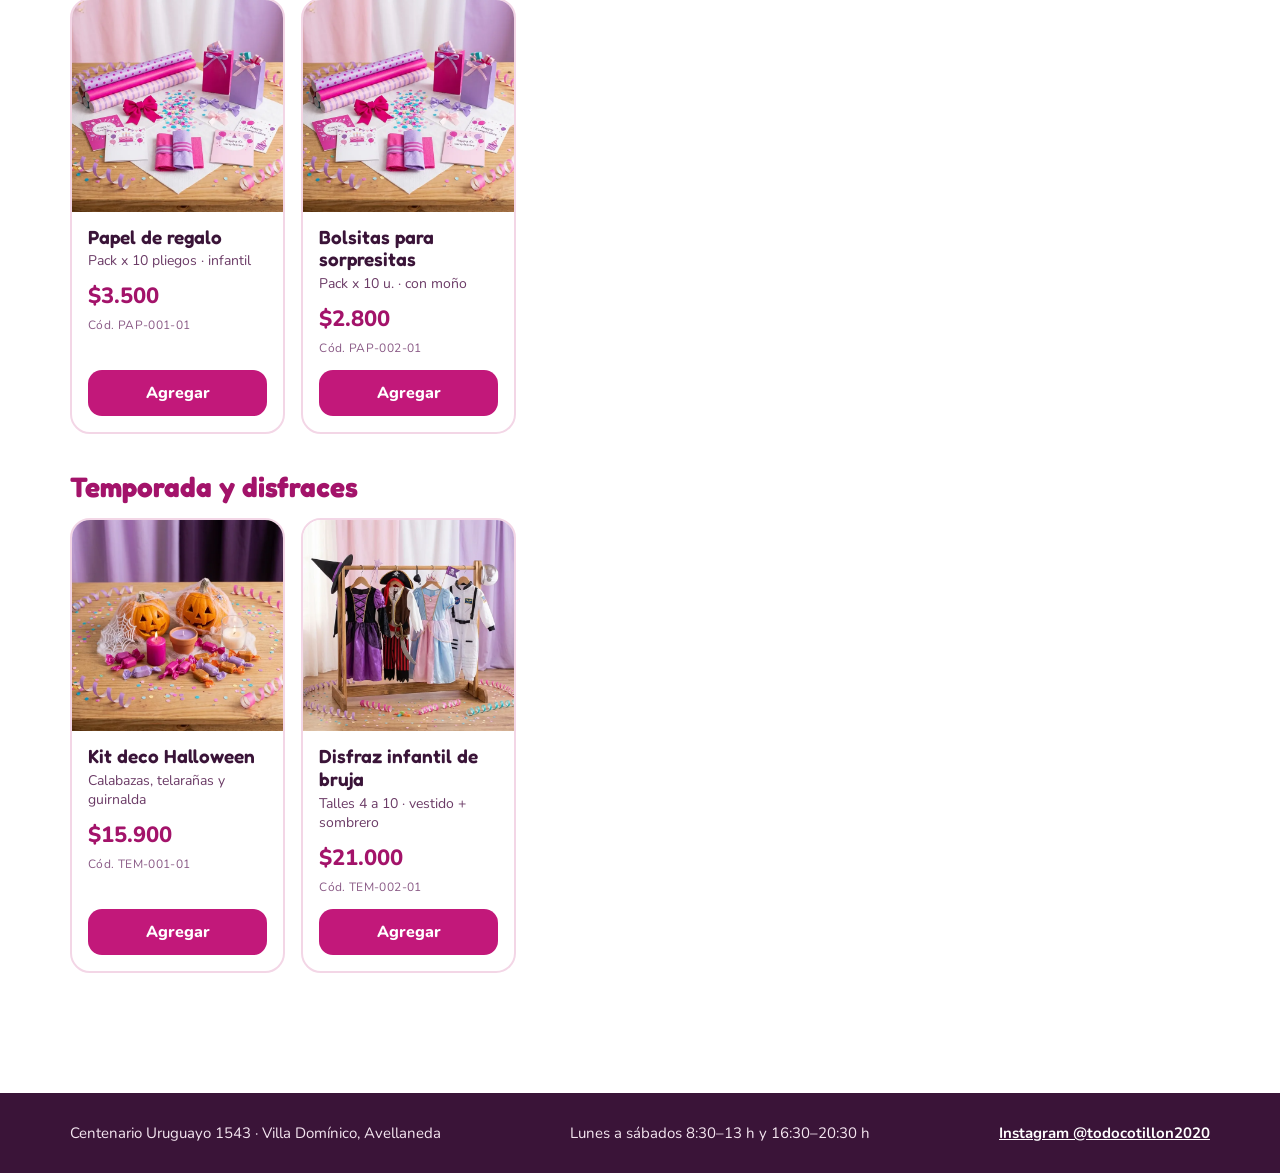
==== commit 1b1db905: "Repostería: carga de productos reales y soporte para productos sin foto - productos.js: 28 productos" ====
--- a/tienda.html
+++ b/tienda.html
@@ -65,6 +65,11 @@
 .opcion{border:2px solid var(--borde);background:#FFFFFF;color:var(--uva);font-size:13px;font-weight:700;padding:5px 10px;border-radius:10px;text-align:left;line-height:1.3}
 .opcion[aria-pressed="true"]{border-color:var(--fucsia);background:var(--rosa);color:var(--fucsia-osc)}
 .producto .codigo{font-size:12px;color:#8A5A86;margin:-8px 0 10px;letter-spacing:.03em}
+.sin-foto{width:100%;aspect-ratio:1/1;background:linear-gradient(135deg,var(--rosa),var(--lila));display:flex;flex-direction:column;align-items:center;justify-content:center;gap:6px}
+.sin-foto span{font-size:64px;line-height:1}
+.sin-foto small{font-size:12px;font-weight:700;color:#8A5A86;letter-spacing:.02em}
+.sin-foto.chico{width:64px;height:64px;aspect-ratio:auto;border-radius:12px}
+.sin-foto.chico span{font-size:30px}
 .vacio-busqueda{font-size:18px;padding:30px 0}
 
 /* Barra inferior con el resumen */
@@ -204,12 +209,17 @@
 // La categoría sale de las 3 primeras letras del código (GLO-001 → GLO)
 const visibles = PRODUCTOS.filter(p => !p.oculto);
 const nombreCat = Object.fromEntries(CATEGORIAS.map(c => [c.codigo, c.nombre]));
+// Foto del producto o, si todavía no tiene, un recuadro con el ícono de su categoría
+const iconoCat = Object.fromEntries(CATEGORIAS.map(c => [c.codigo, c.icono || "🎉"]));
+const imagen = (p, alt, chico) => p.foto
+  ? `<img src="${esc(p.foto)}" alt="${esc(alt)}" loading="lazy">`
+  : `<div class="sin-foto${chico ? " chico" : ""}" role="img" aria-label="${esc(alt)}"><span>${iconoCat[p.codigo.slice(0, 3)]}</span>${chico ? "" : "<small>Foto próximamente</small>"}</div>`;
 // porId: código de presentación → datos para el carrito
 // Si la presentación está en oferta hoy, el precio que se cobra es el de oferta
 const ofertas = Ofertas.porCodigo();
 const porId = {};
 for (const p of visibles) for (const pr of p.presentaciones)
-  porId[pr.codigo] = { nombre: p.nombre, foto: p.foto, detalle: pr.detalle, precio: ofertas[pr.codigo] ? ofertas[pr.codigo].precio : pr.precio, normal: pr.precio, oferta: !!ofertas[pr.codigo] };
+  porId[pr.codigo] = { nombre: p.nombre, codigo: p.codigo, foto: p.foto, detalle: pr.detalle, precio: ofertas[pr.codigo] ? ofertas[pr.codigo].precio : pr.precio, normal: pr.precio, oferta: !!ofertas[pr.codigo] };
 // Presentación elegida en cada tarjeta (por defecto, la primera)
 const elegida = Object.fromEntries(visibles.map(p => [p.codigo, p.presentaciones[0].codigo]));
 
@@ -257,7 +267,7 @@
   return `
       <article class="producto">
         ${p.presentaciones.some(pr => ofertas[pr.codigo]) ? `<span class="etiqueta-oferta">OFERTA</span>` : ""}
-        <img src="${esc(p.foto)}" alt="${esc(p.nombre)}" loading="lazy">
+        ${imagen(p, p.nombre)}
         <div class="cuerpo">
           <h3>${esc(p.nombre)}</h3>
           ${opciones}
@@ -299,7 +309,7 @@
   $("panel-cuerpo").innerHTML = ids.map(id => {
     const p = porId[id];
     return `<div class="item">
-      <img src="${esc(p.foto)}" alt="">
+      ${imagen(p, "", true)}
       <div>
         <div class="nombre">${esc(p.nombre)}</div>
         <div class="pres">${esc(p.detalle)} · ${p.oferta ? `<s>${plata(p.normal)}</s> ` : ""}${plata(p.precio)} c/u${p.oferta ? " 🔥 oferta" : ""}</div>
--- a/ofertas.css
+++ b/ofertas.css
@@ -12,6 +12,7 @@
 .of-pista{display:flex;gap:16px;overflow-x:auto;scroll-snap-type:x mandatory;scrollbar-width:none;padding:4px 2px 8px;outline:none}
 .of-pista::-webkit-scrollbar{display:none}
 .of-card{flex:0 0 clamp(230px,26%,270px);scroll-snap-align:start;background:#FFFFFF;color:#3A1438;border-radius:22px;overflow:hidden;display:flex;flex-direction:column;position:relative}
+.of-sin-foto{width:100%;aspect-ratio:4/3;display:flex;align-items:center;justify-content:center;font-size:72px;background:linear-gradient(135deg,#FCE4F0,#ECE4F9)}
 .of-card img{width:100%;aspect-ratio:4/3;object-fit:cover;display:block}
 .of-pct{position:absolute;top:12px;left:12px;background:#C2187A;color:#FFFFFF;font-weight:800;font-size:17px;padding:6px 12px;border-radius:999px;box-shadow:0 4px 12px rgba(0,0,0,.25);animation:of-latido 2s ease-in-out infinite}
 .of-cuerpo{padding:14px 16px 16px;display:flex;flex-direction:column;gap:3px;flex-grow:1}
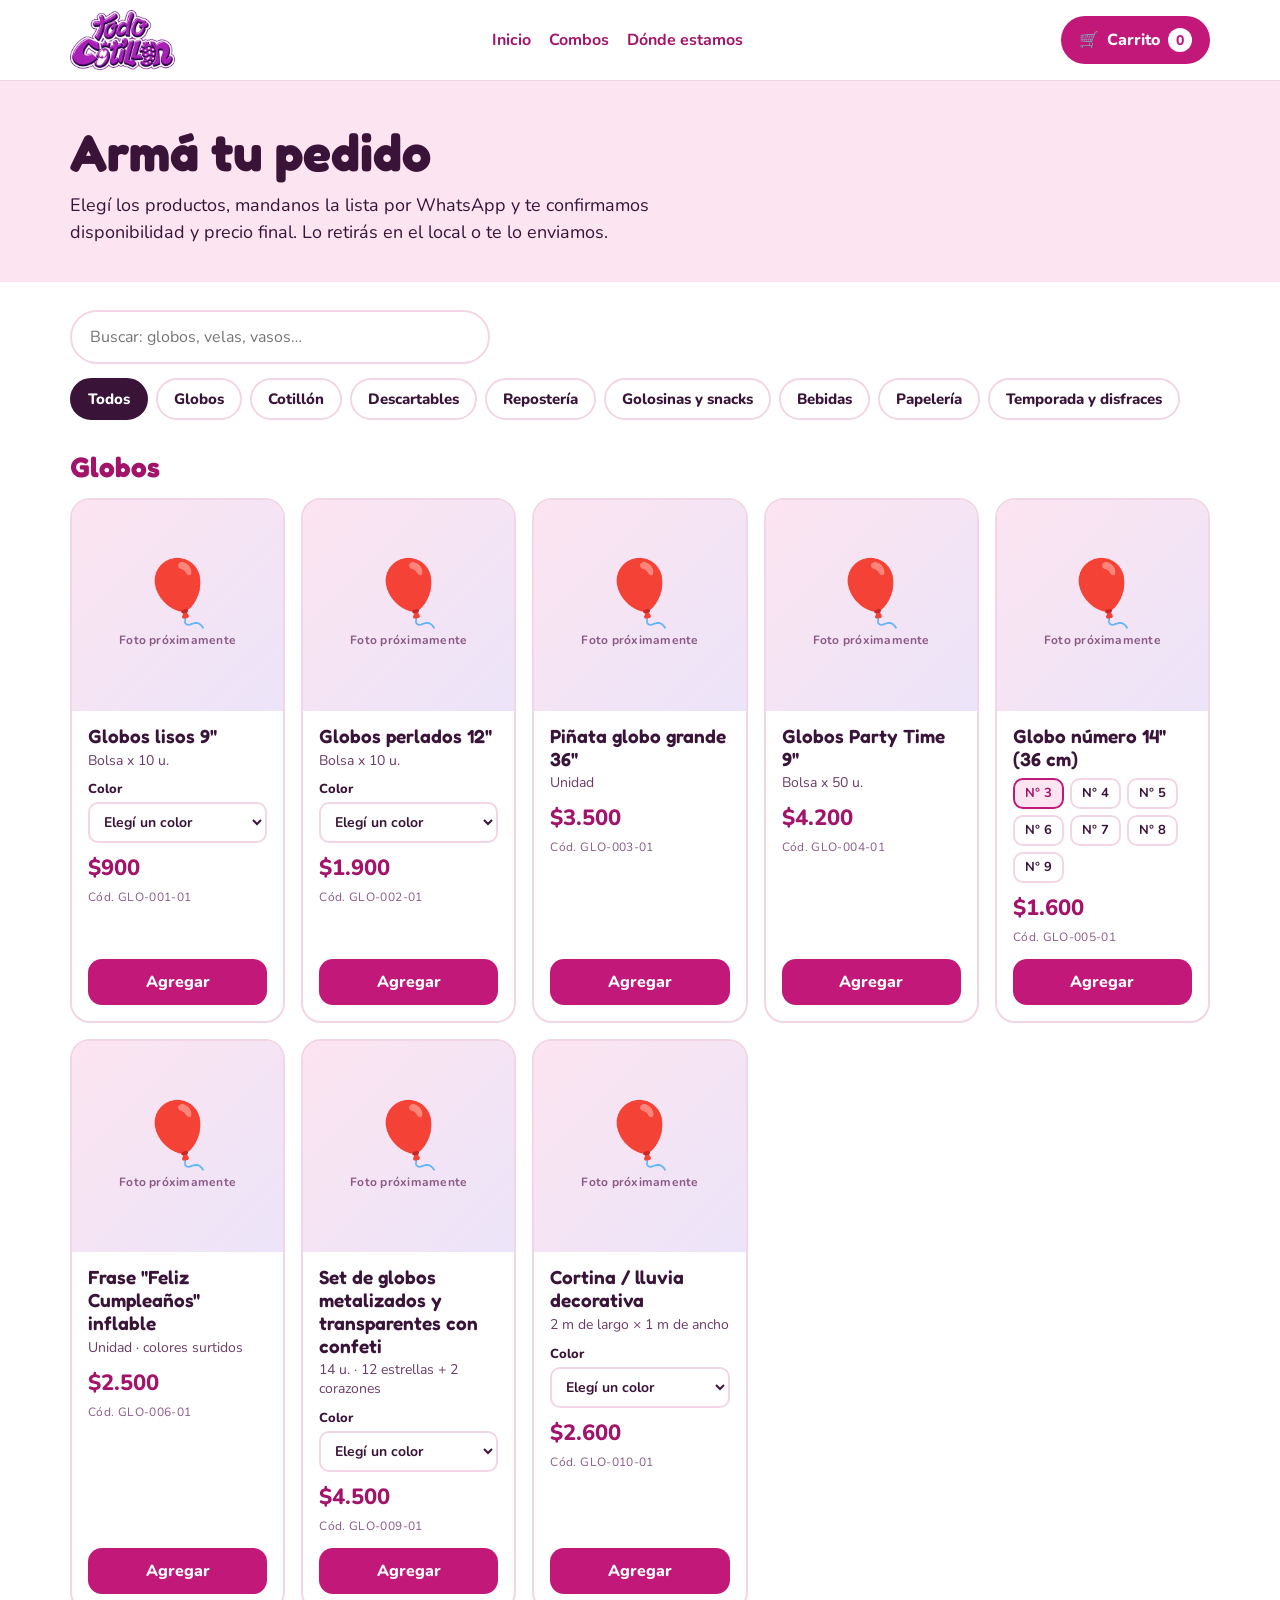
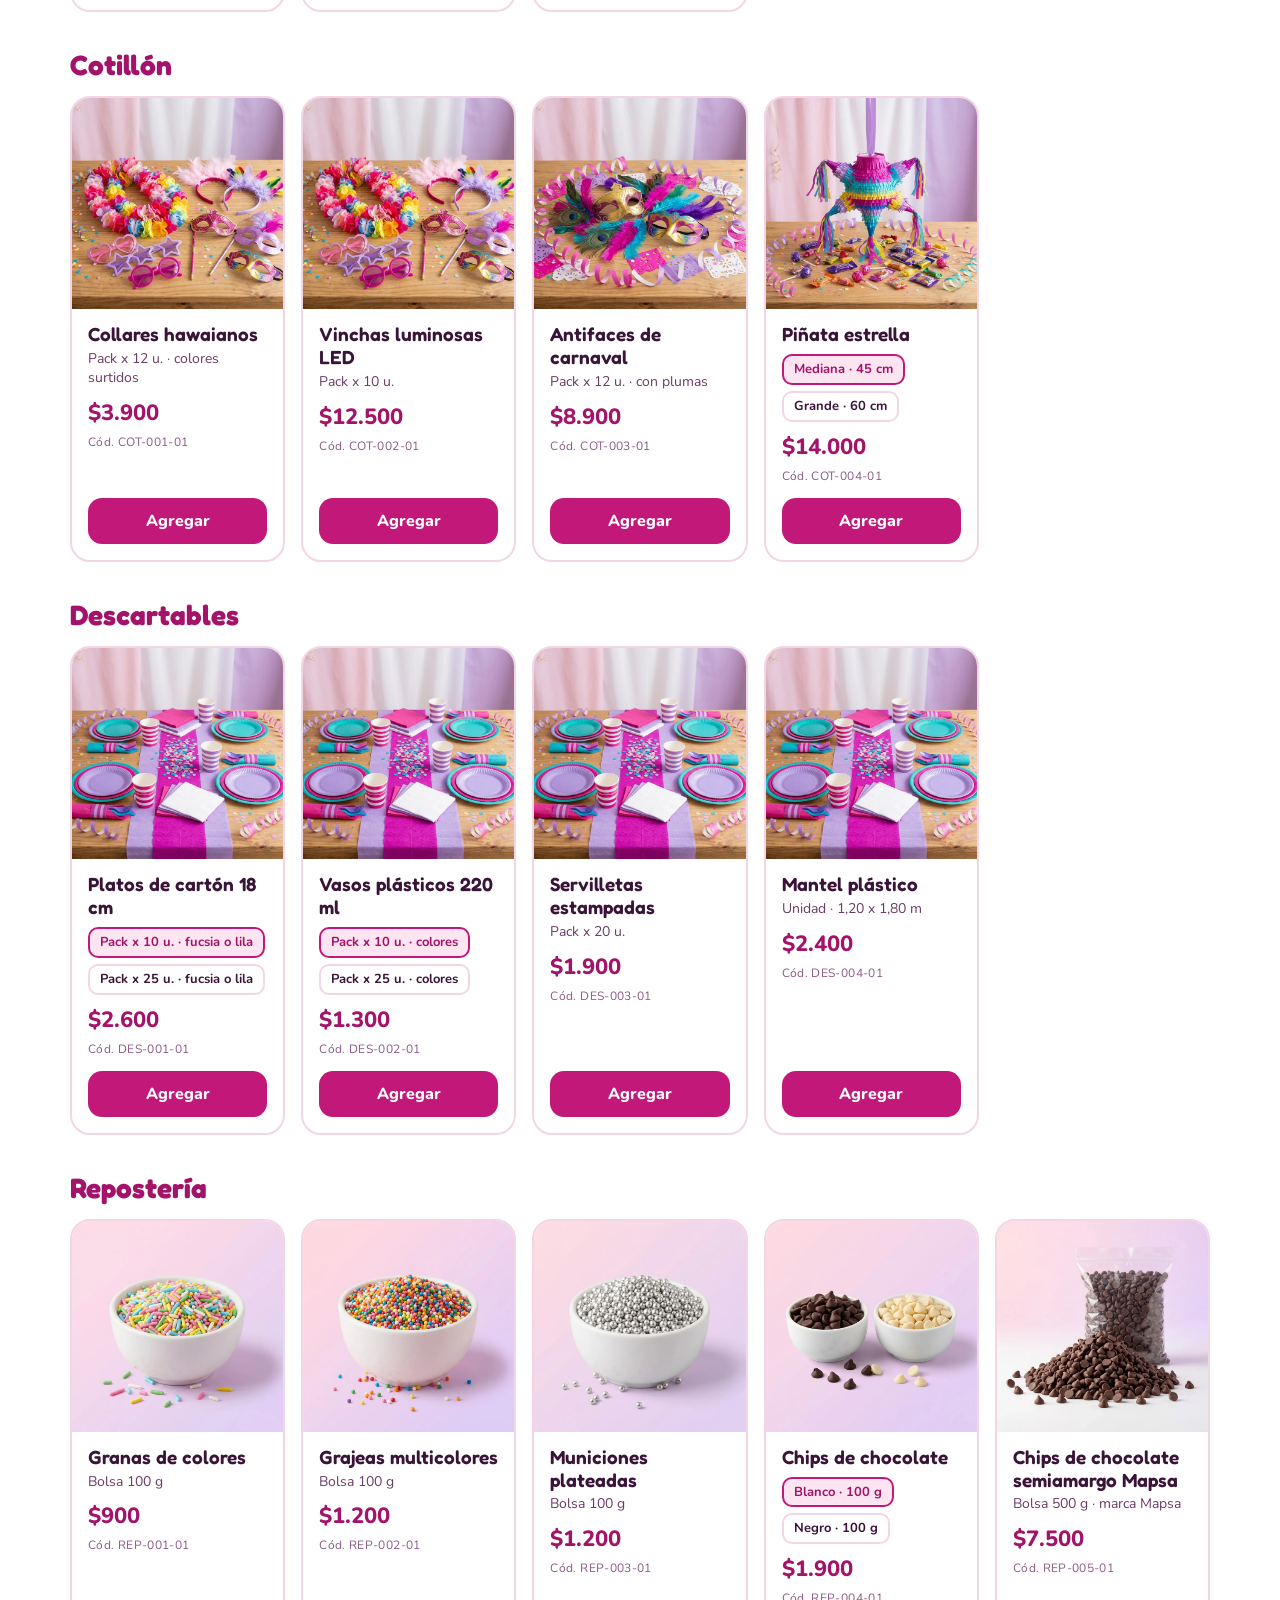
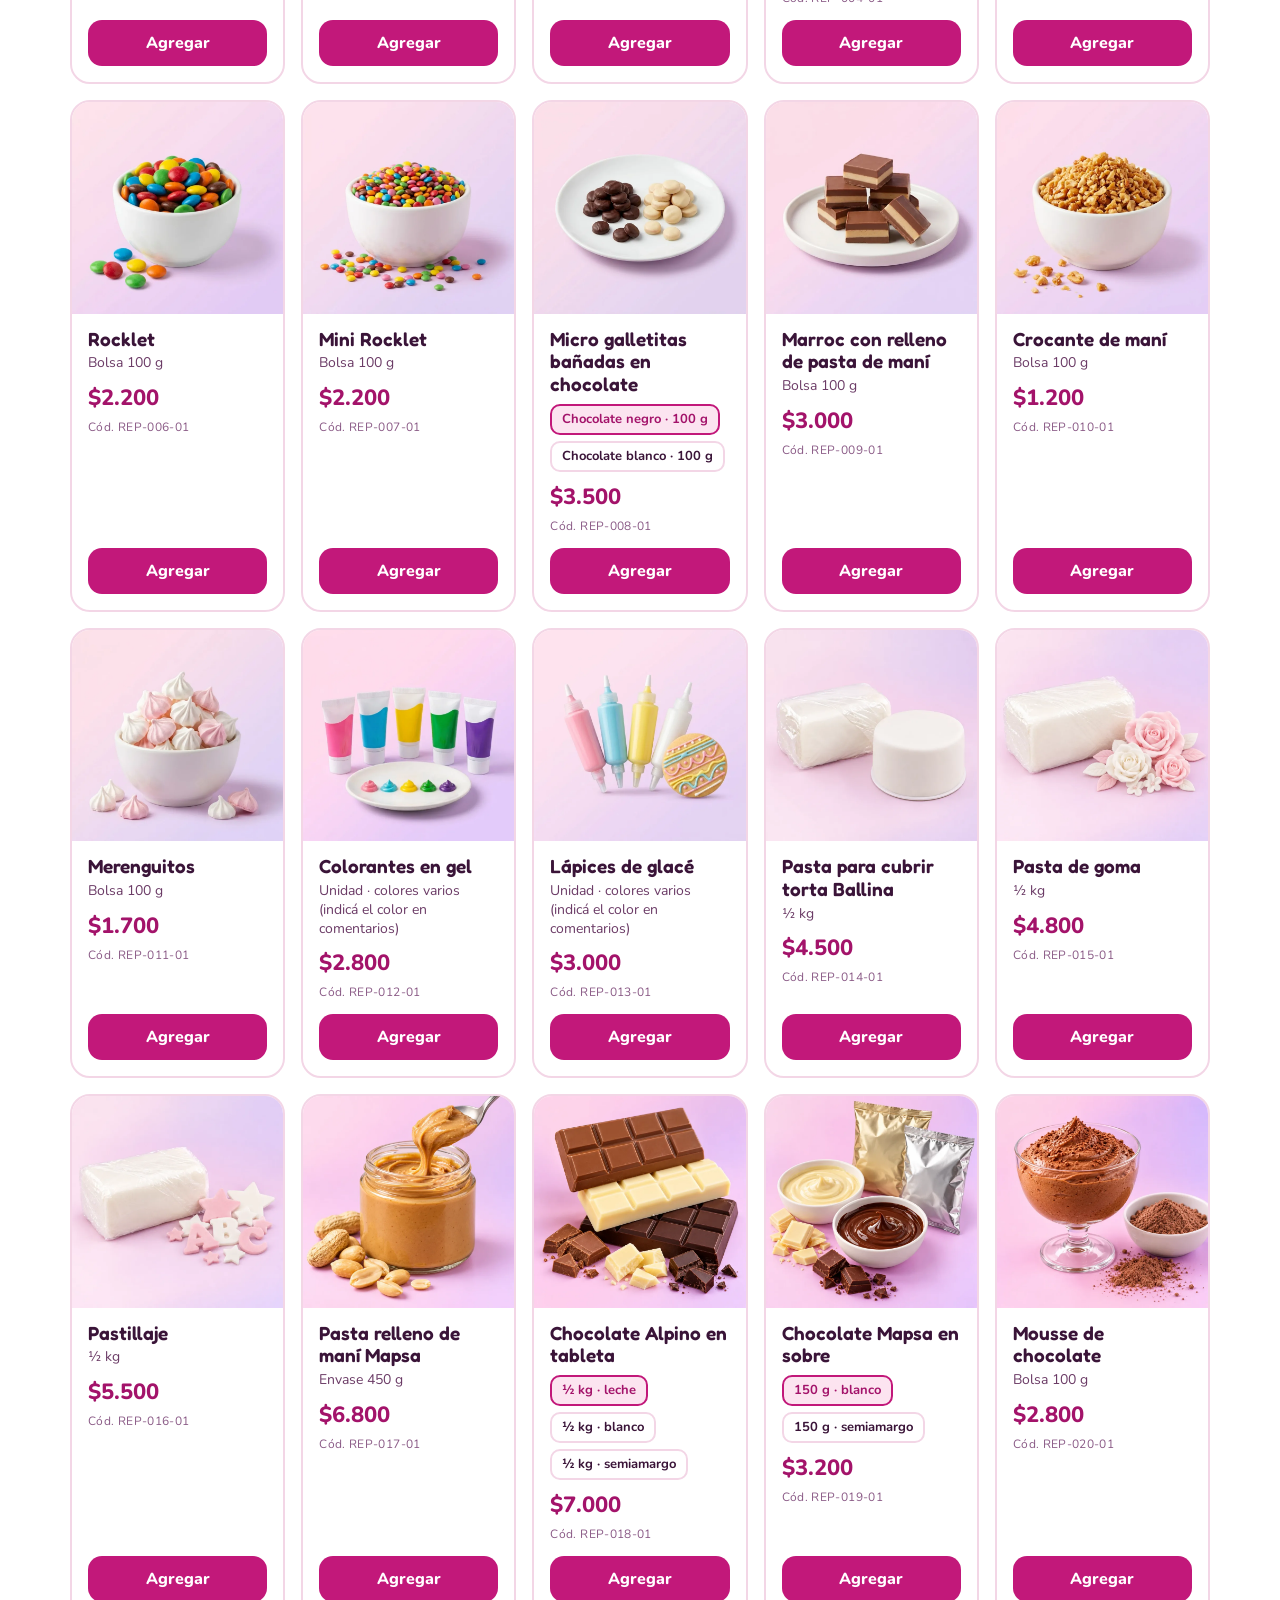
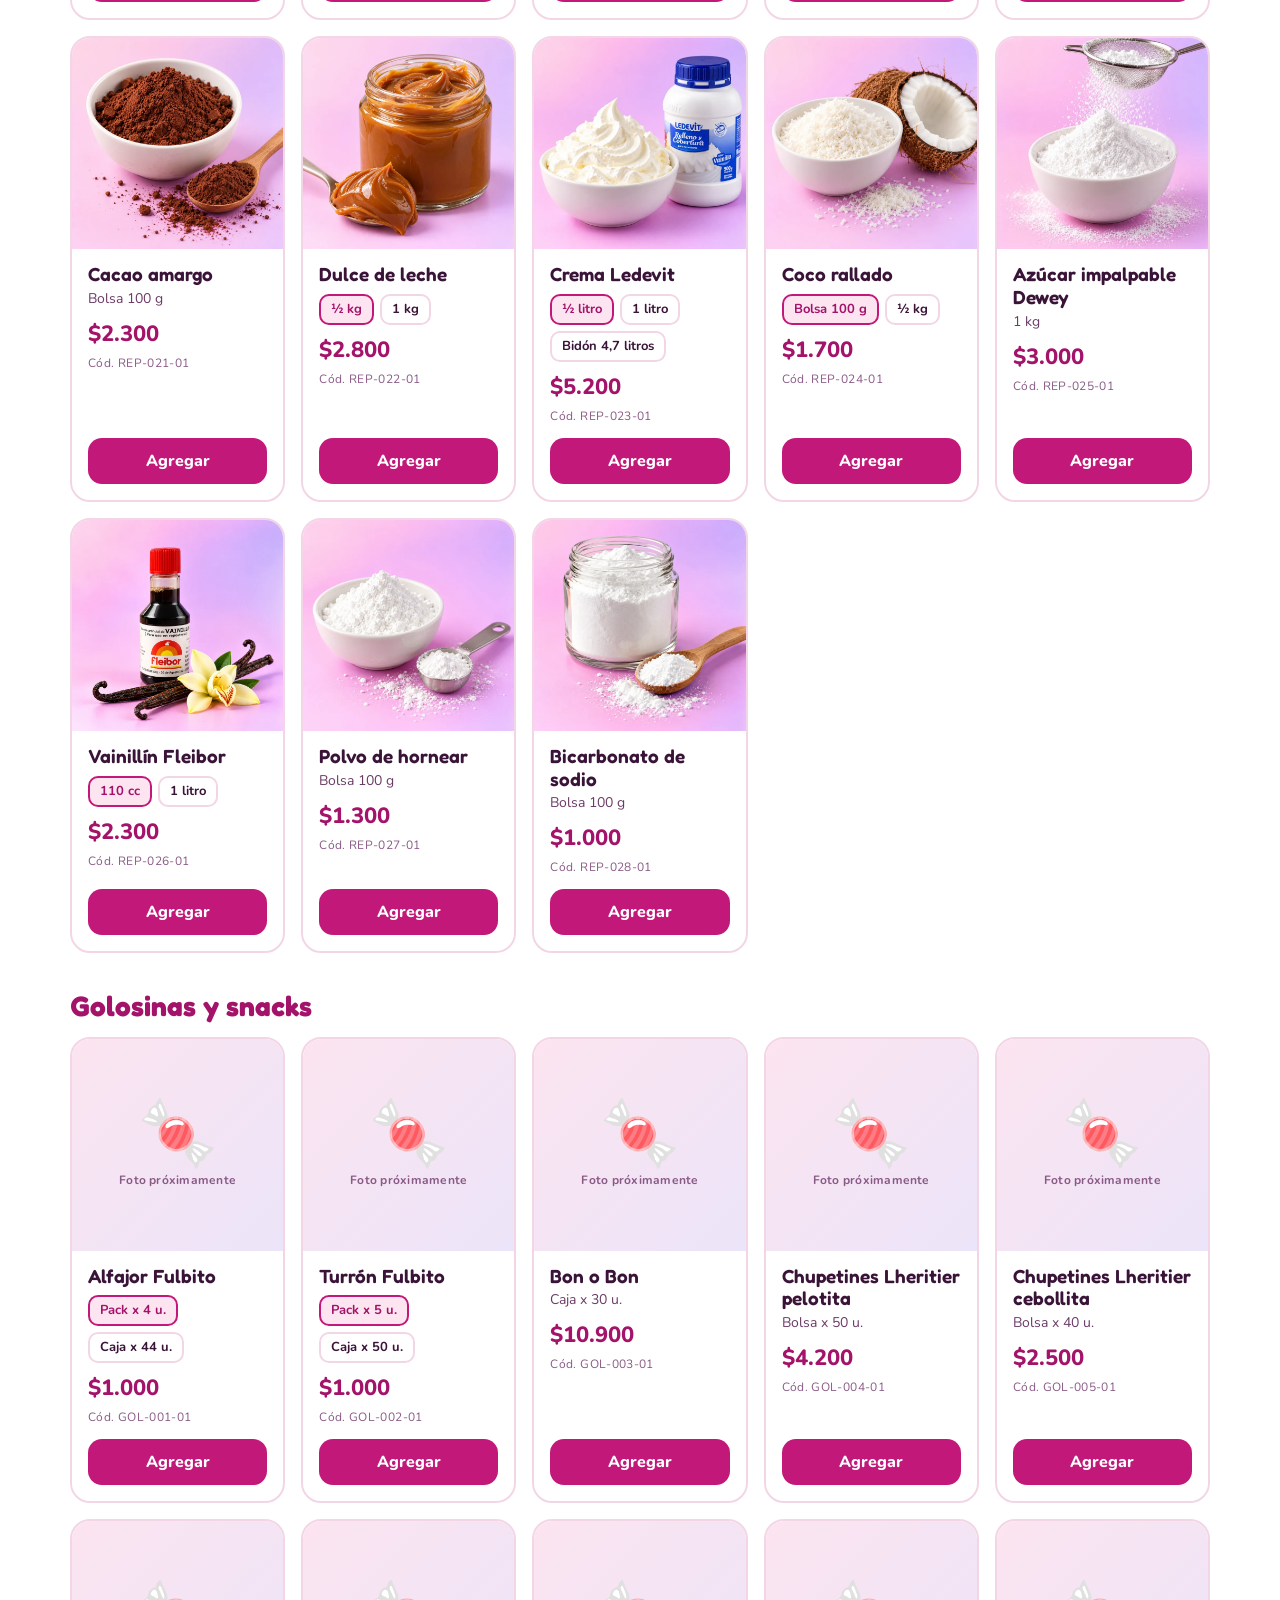
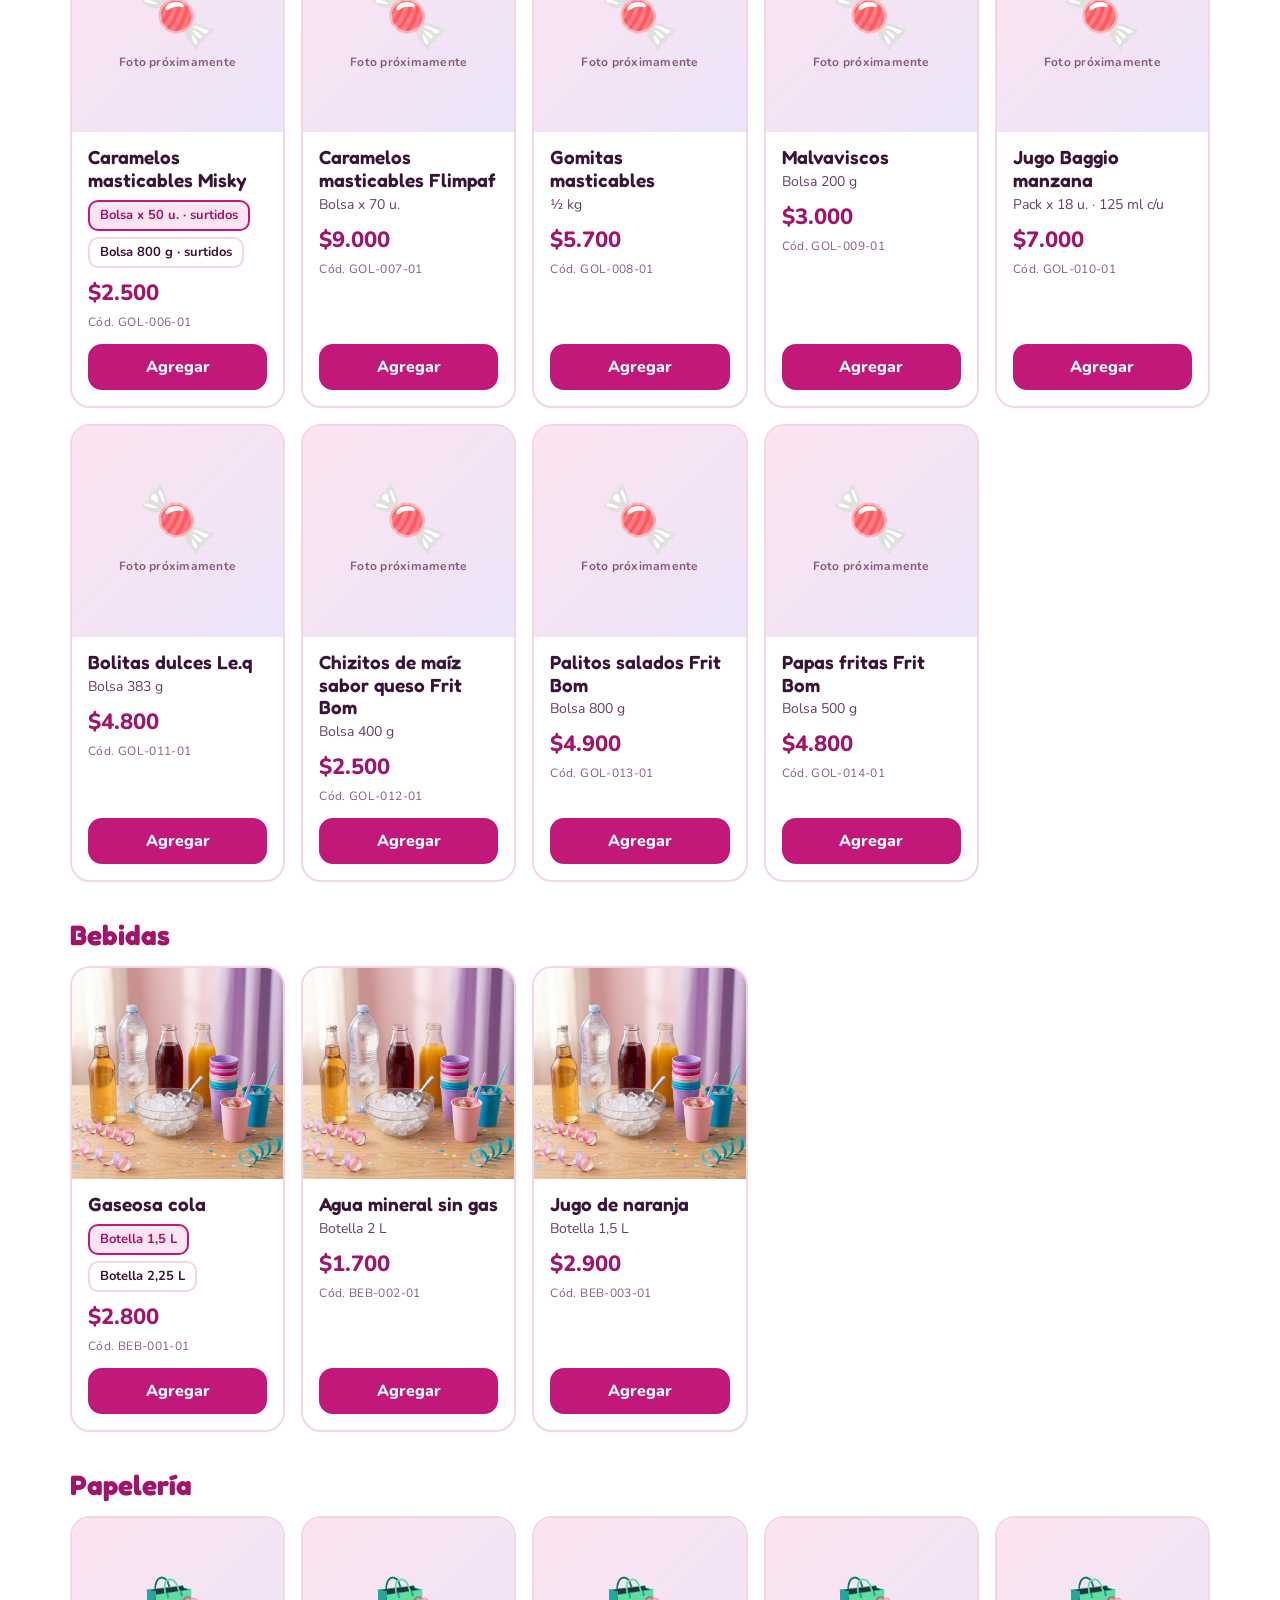
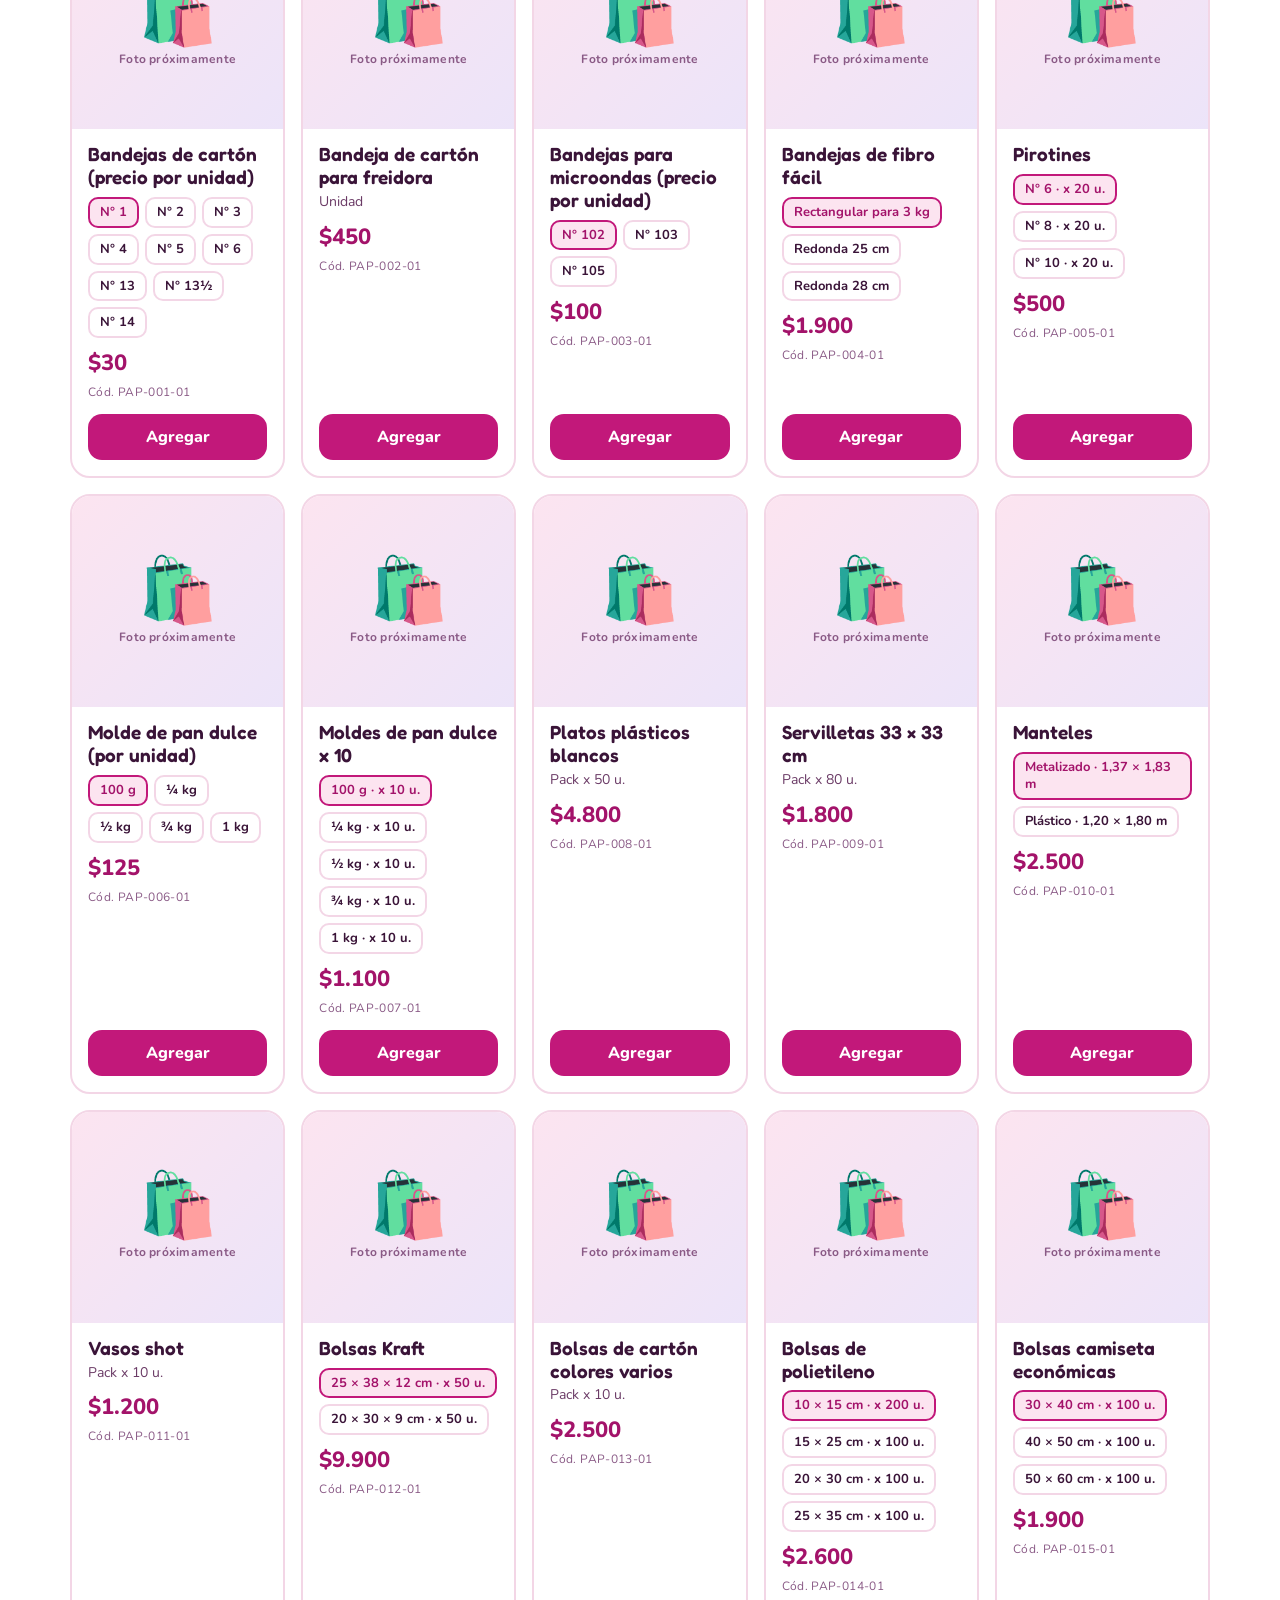
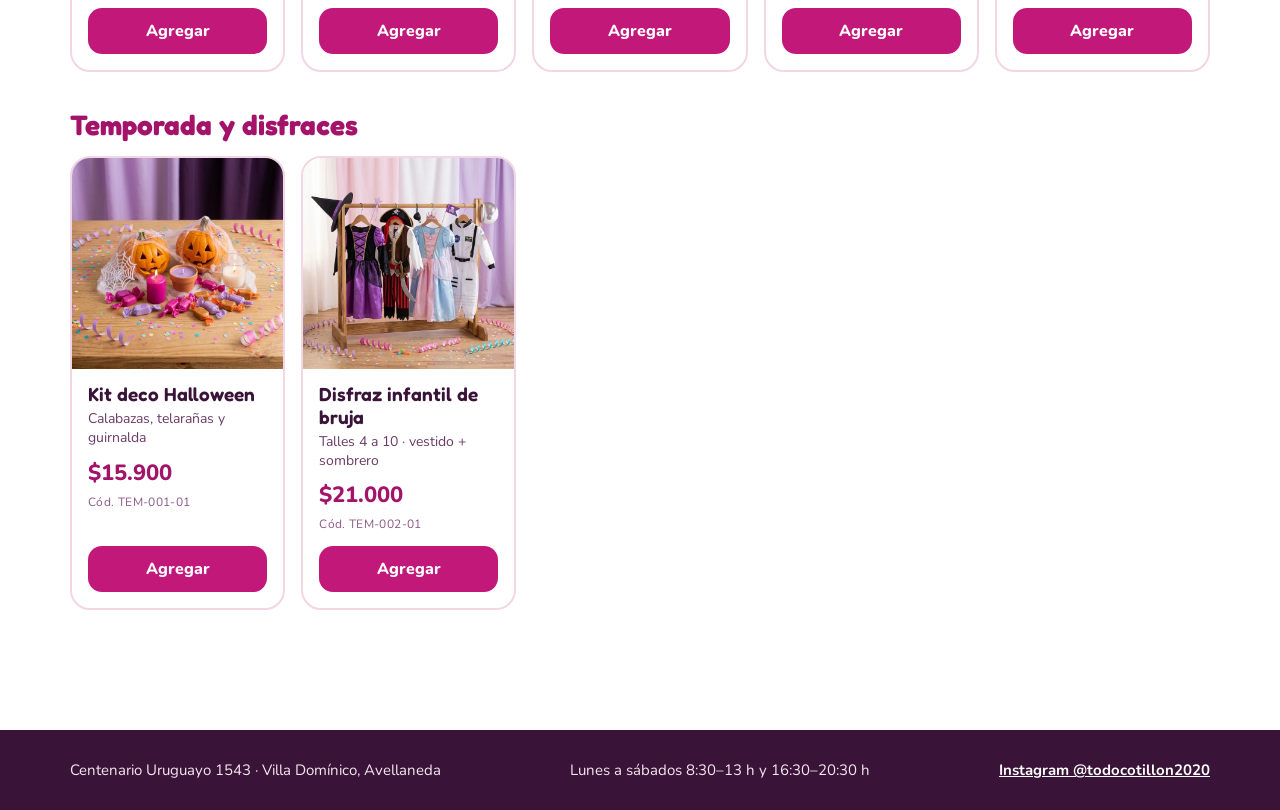
==== commit 03fa7eb8: "Globos: carga de productos reales y selector de color en la tienda - GLO: 8 productos reales (numera" ====
--- a/tienda.html
+++ b/tienda.html
@@ -70,6 +70,9 @@
 .sin-foto small{font-size:12px;font-weight:700;color:#8A5A86;letter-spacing:.02em}
 .sin-foto.chico{width:64px;height:64px;aspect-ratio:auto;border-radius:12px}
 .sin-foto.chico span{font-size:30px}
+.color-sel{display:flex;flex-direction:column;gap:4px;font-size:13px;font-weight:800;margin-top:6px}
+.color-sel select{font:inherit;font-size:14px;font-weight:700;padding:8px 10px;border:2px solid var(--borde);border-radius:10px;background:#FFFFFF;color:var(--uva)}
+.color-sel select.falta{border-color:var(--fucsia);box-shadow:0 0 0 3px rgba(194,24,122,.2)}
 .vacio-busqueda{font-size:18px;padding:30px 0}
 
 /* Barra inferior con el resumen */
@@ -219,14 +222,30 @@
 const ofertas = Ofertas.porCodigo();
 const porId = {};
 for (const p of visibles) for (const pr of p.presentaciones)
-  porId[pr.codigo] = { nombre: p.nombre, codigo: p.codigo, foto: p.foto, detalle: pr.detalle, precio: ofertas[pr.codigo] ? ofertas[pr.codigo].precio : pr.precio, normal: pr.precio, oferta: !!ofertas[pr.codigo] };
+  porId[pr.codigo] = { nombre: p.nombre, codigo: p.codigo, colores: p.colores, foto: p.foto, detalle: pr.detalle, precio: ofertas[pr.codigo] ? ofertas[pr.codigo].precio : pr.precio, normal: pr.precio, oferta: !!ofertas[pr.codigo] };
 // Presentación elegida en cada tarjeta (por defecto, la primera)
 const elegida = Object.fromEntries(visibles.map(p => [p.codigo, p.presentaciones[0].codigo]));
 
-// Carrito: { códigoPresentación: cantidad }. Se recuerda en el navegador del cliente.
+// Productos con `colores`: el cliente elige uno en la tarjeta y la clave del carrito es "CÓDIGO|Color"
+const colorElegido = {};
+const separar = clave => { const [cod, color] = clave.split("|"); return { cod, color }; };
+const info = clave => { const { cod, color } = separar(clave); return porId[cod] && { ...porId[cod], color }; };
+// Clave del carrito para una presentación según el color elegido (null si falta elegirlo)
+function claveDe(codPres) {
+  const p = porId[codPres];
+  if (!p.colores) return codPres;
+  const c = colorElegido[p.codigo];
+  return c ? codPres + "|" + c : null;
+}
+
+// Carrito: { clave: cantidad }. Se recuerda en el navegador del cliente.
 let carrito = {};
 try { carrito = JSON.parse(localStorage.getItem(CLAVE)) || {}; } catch (e) {}
-for (const id in carrito) if (!porId[id] || !(carrito[id] > 0)) delete carrito[id];
+for (const id in carrito) {
+  const i = info(id);
+  const valido = i && carrito[id] > 0 && (i.colores ? i.colores.includes(i.color) : !i.color);
+  if (!valido) delete carrito[id];
+}
 
 let categoria = "Todos";
 let busqueda = "";
@@ -244,7 +263,7 @@
 
 function resumen() {
   let unidades = 0, total = 0;
-  for (const id in carrito) { unidades += carrito[id]; total += carrito[id] * porId[id].precio; }
+  for (const id in carrito) { unidades += carrito[id]; total += carrito[id] * info(id).precio; }
   return { unidades, total };
 }
 
@@ -264,6 +283,11 @@
     ? `<div class="opciones" role="group" aria-label="Presentación">` + p.presentaciones.map(pr =>
         `<button type="button" class="opcion" data-elegir="${pr.codigo}" data-prod="${p.codigo}" aria-pressed="${pr.codigo === sel.codigo}">${esc(pr.detalle)}${enOferta(pr)}</button>`).join("") + `</div>`
     : `<span class="pres">${esc(sel.detalle)}</span>`;
+  const colores = p.colores
+    ? `<label class="color-sel">Color<select data-color="${p.codigo}"><option value="">Elegí un color</option>${p.colores.map(c =>
+        `<option${colorElegido[p.codigo] === c ? " selected" : ""}>${esc(c)}</option>`).join("")}</select></label>`
+    : "";
+  const clave = claveDe(sel.codigo);
   return `
       <article class="producto">
         ${p.presentaciones.some(pr => ofertas[pr.codigo]) ? `<span class="etiqueta-oferta">OFERTA</span>` : ""}
@@ -271,9 +295,10 @@
         <div class="cuerpo">
           <h3>${esc(p.nombre)}</h3>
           ${opciones}
+          ${colores}
           <span class="precio">${ofertas[sel.codigo] ? `<s>${plata(sel.precio)}</s> ${plata(ofertas[sel.codigo].precio)}` : plata(sel.precio)}</span>
           <span class="codigo">Cód. ${sel.codigo}</span>
-          <div class="accion">${carrito[sel.codigo] ? controlCantidad(sel.codigo) : `<button type="button" class="btn-agregar" data-mas="${sel.codigo}">Agregar</button>`}</div>
+          <div class="accion">${clave && carrito[clave] ? controlCantidad(clave) : `<button type="button" class="btn-agregar" data-mas="${sel.codigo}">Agregar</button>`}</div>
         </div>
       </article>`;
 }
@@ -281,7 +306,7 @@
 function dibujarCatalogo() {
   const q = sinTildes(busqueda.trim());
   const coincide = p => !q || sinTildes([p.nombre, p.codigo, nombreCat[p.codigo.slice(0, 3)],
-    ...p.presentaciones.flatMap(pr => [pr.detalle, pr.codigo])].join(" ")).includes(q);
+    ...p.presentaciones.flatMap(pr => [pr.detalle, pr.codigo]), ...(p.colores || [])].join(" ")).includes(q);
   if (categoria === "OFERTAS") {
     const lista = visibles.filter(p => p.presentaciones.some(pr => ofertas[pr.codigo]) && coincide(p));
     lista.forEach(p => { const o = p.presentaciones.find(pr => ofertas[pr.codigo]); if (!ofertas[elegida[p.codigo]]) elegida[p.codigo] = o.codigo; });
@@ -307,13 +332,13 @@
   }
   const datos = leerForm();
   $("panel-cuerpo").innerHTML = ids.map(id => {
-    const p = porId[id];
+    const p = info(id);
     return `<div class="item">
       ${imagen(p, "", true)}
       <div>
         <div class="nombre">${esc(p.nombre)}</div>
-        <div class="pres">${esc(p.detalle)} · ${p.oferta ? `<s>${plata(p.normal)}</s> ` : ""}${plata(p.precio)} c/u${p.oferta ? " 🔥 oferta" : ""}</div>
-        <div class="pres">Cód. ${id}</div>
+        <div class="pres">${esc(p.detalle)}${p.color ? ` · color <strong>${esc(p.color)}</strong>` : ""} · ${p.oferta ? `<s>${plata(p.normal)}</s> ` : ""}${plata(p.precio)} c/u${p.oferta ? " 🔥 oferta" : ""}</div>
+        <div class="pres">Cód. ${separar(id).cod}</div>
         <div class="fila">${controlCantidad(id)}<span class="subtotal">${plata(p.precio * carrito[id])}</span></div>
         <button type="button" class="quitar" data-quitar="${id}">Quitar</button>
       </div>
@@ -361,8 +386,8 @@
 function armarMensaje({ nombre, fecha, notas, entrega, direccion, localidad, referencia, destino, sucursal, pago }) {
   const { unidades, total } = resumen();
   const lineas = Object.keys(carrito).map(id => {
-    const p = porId[id], n = carrito[id];
-    return `• ${n} × ${p.nombre} — ${p.detalle} [${id}] — ${plata(p.precio * n)}${p.oferta ? " (oferta)" : ""}`;
+    const p = info(id), n = carrito[id];
+    return `• ${n} × ${p.nombre} — ${p.detalle}${p.color ? ` · color ${p.color}` : ""} [${separar(id).cod}] — ${plata(p.precio * n)}${p.oferta ? " (oferta)" : ""}`;
   });
   let m = `¡Hola Todo Cotillón! 👋 Quiero hacer este pedido:\n\n🛒 *PEDIDO*\n${lineas.join("\n")}\n\n*Total estimado: ${plata(total)}*${entrega === "retiro" ? "" : " + envío"} (${unidades} ${unidades === 1 ? "unidad" : "unidades"})\n\n👤 *Nombre:* ${nombre.trim()}`;
   if (fecha) {
@@ -409,7 +434,11 @@
 document.addEventListener("click", e => {
   const t = e.target.closest("button");
   if (!t) return;
-  if (t.dataset.mas) { leerForm(); cambiar(t.dataset.mas, 1); if (t.classList.contains("of-btn")) { t.textContent = "✓ Agregado"; setTimeout(() => { t.textContent = "Agregar al carrito"; }, 1500); } }
+  if (t.dataset.mas) {
+    const clave = t.dataset.mas.includes("|") ? t.dataset.mas : claveDe(t.dataset.mas);
+    if (!clave) { pedirColor(porId[t.dataset.mas].codigo); return; }
+    leerForm(); cambiar(clave, 1); if (t.classList.contains("of-btn")) { t.textContent = "✓ Agregado"; setTimeout(() => { t.textContent = "Agregar al carrito"; }, 1500); }
+  }
   else if (t.dataset.menos) { leerForm(); cambiar(t.dataset.menos, -1); }
   else if (t.dataset.quitar) { leerForm(); delete carrito[t.dataset.quitar]; guardar(); actualizar(); }
   else if (t.dataset.elegir) { elegida[t.dataset.prod] = t.dataset.elegir; dibujarCatalogo(); }
@@ -423,8 +452,19 @@
 document.addEventListener("keydown", e => { if (e.key === "Escape" && $("panel").classList.contains("abierto")) cerrar(); });
 $("buscador").addEventListener("input", e => { busqueda = e.target.value; dibujarCatalogo(); });
 
+// Falta elegir el color: lleva al producto y marca el selector
+function pedirColor(codProducto) {
+  let s = document.querySelector(`select[data-color="${codProducto}"]`);
+  if (!s) { cerrar(); categoria = codProducto.slice(0, 3); busqueda = ""; $("buscador").value = ""; dibujarChips(); dibujarCatalogo(); s = document.querySelector(`select[data-color="${codProducto}"]`); }
+  if (!s) return;
+  s.classList.add("falta");
+  s.scrollIntoView({ block: "center" });
+  s.focus();
+}
+
 // Muestra los datos de envío que corresponden a la forma de entrega elegida
 document.addEventListener("change", e => {
+  if (e.target.dataset.color) { colorElegido[e.target.dataset.color] = e.target.value; dibujarCatalogo(); return; }
   if (e.target.name !== "entrega") return;
   document.querySelectorAll(".extra").forEach(div => {
     const activo = div.dataset.para === e.target.value;
@@ -448,11 +488,11 @@
 
 // Viene de la portada con ?agregar=CÓDIGO: lo suma al carrito y lo muestra
 const pedido = new URLSearchParams(location.search).get("agregar");
-if (pedido && porId[pedido]) { cambiar(pedido, 1); history.replaceState(null, "", location.pathname); }
+if (pedido && porId[pedido] && !porId[pedido].colores) { cambiar(pedido, 1); history.replaceState(null, "", location.pathname); }
 
 dibujarChips();
 actualizar();
-if (pedido && porId[pedido]) abrir();
+if (pedido && porId[pedido] && !porId[pedido].colores) abrir();
 </script>
 </body>
 </html>
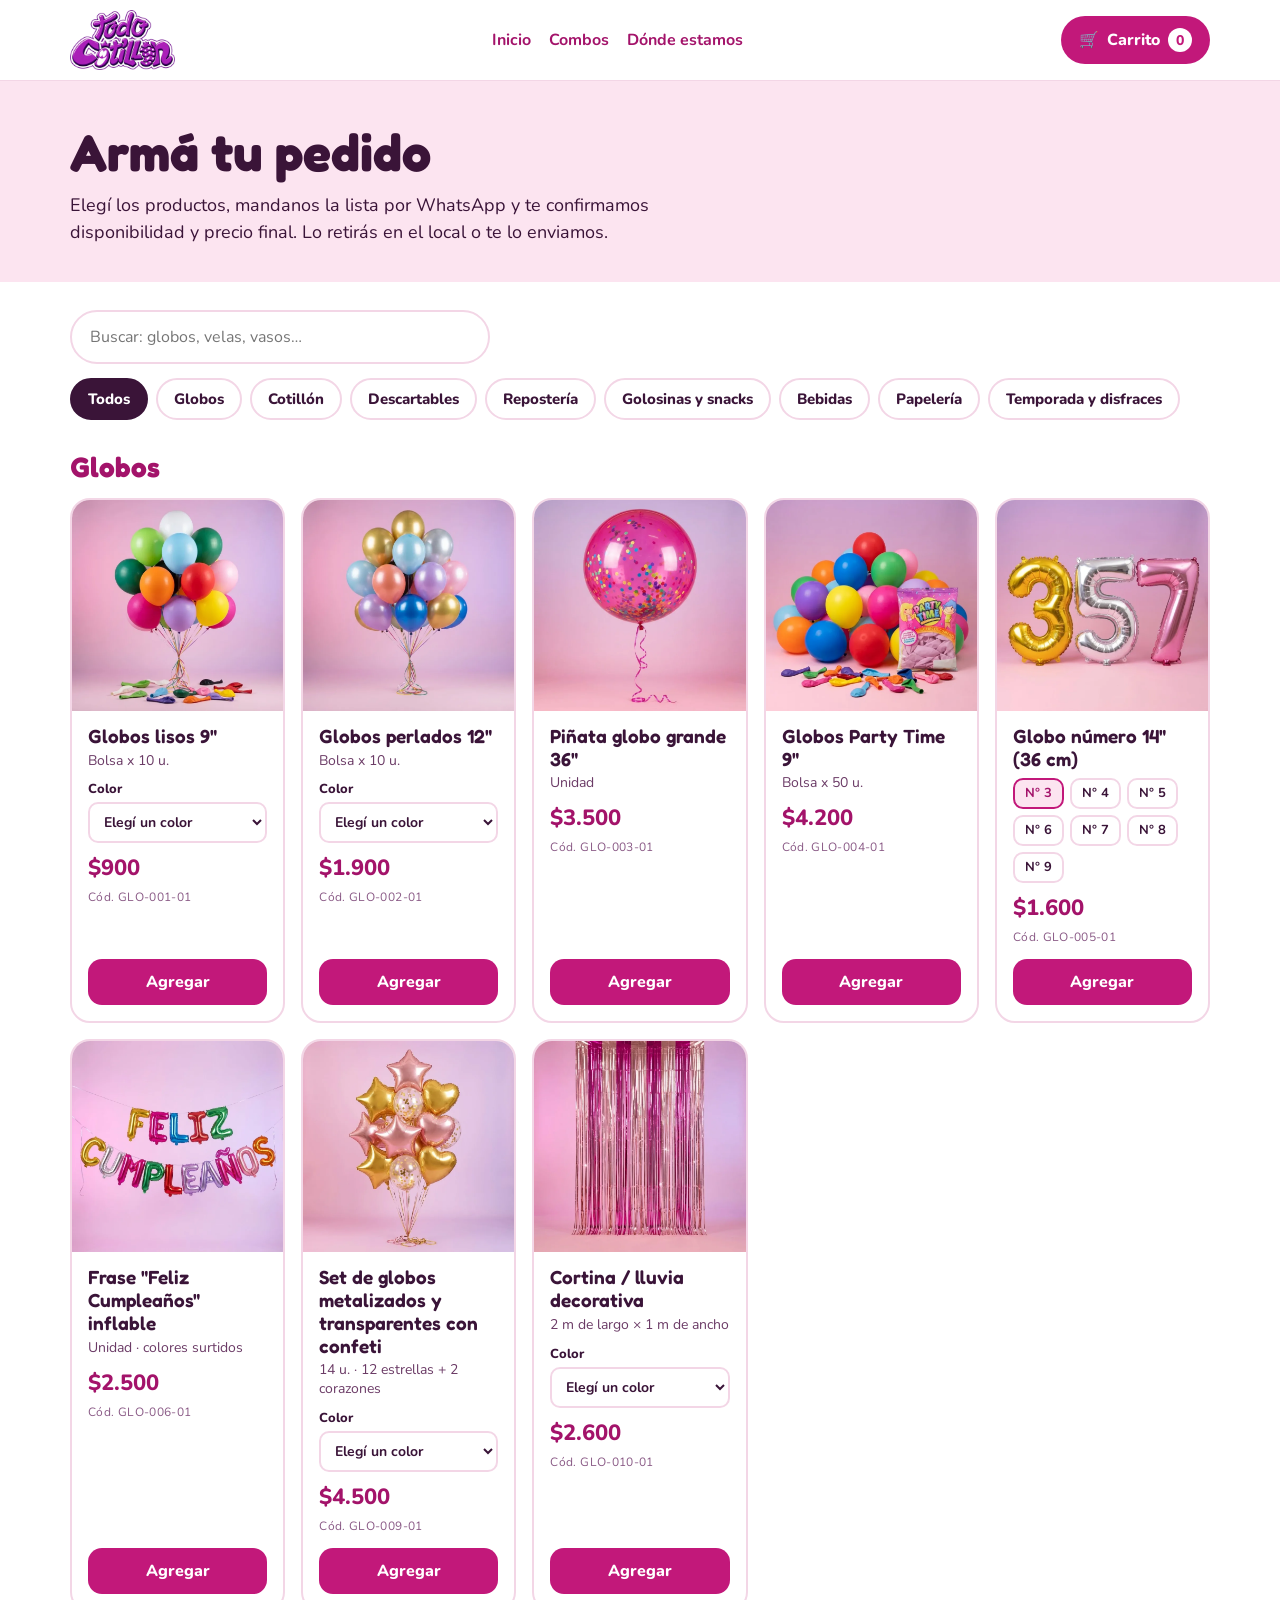
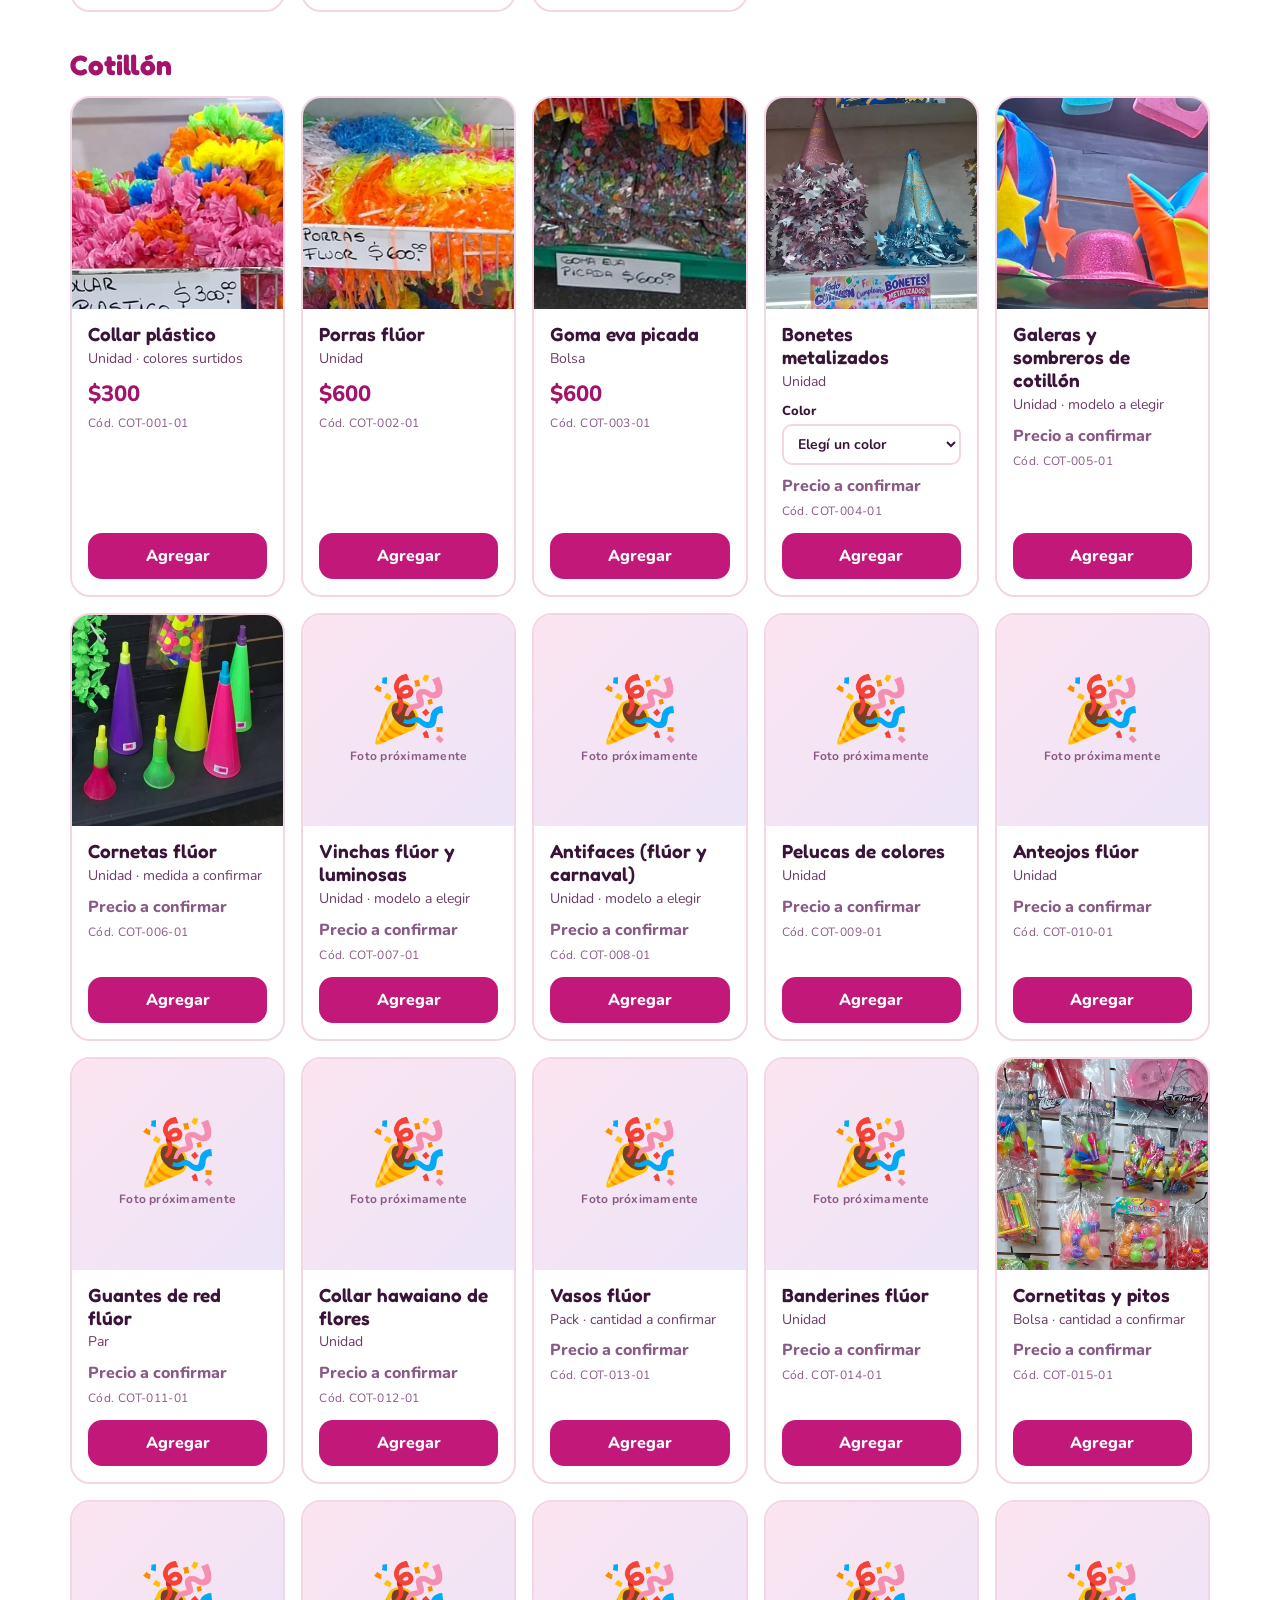
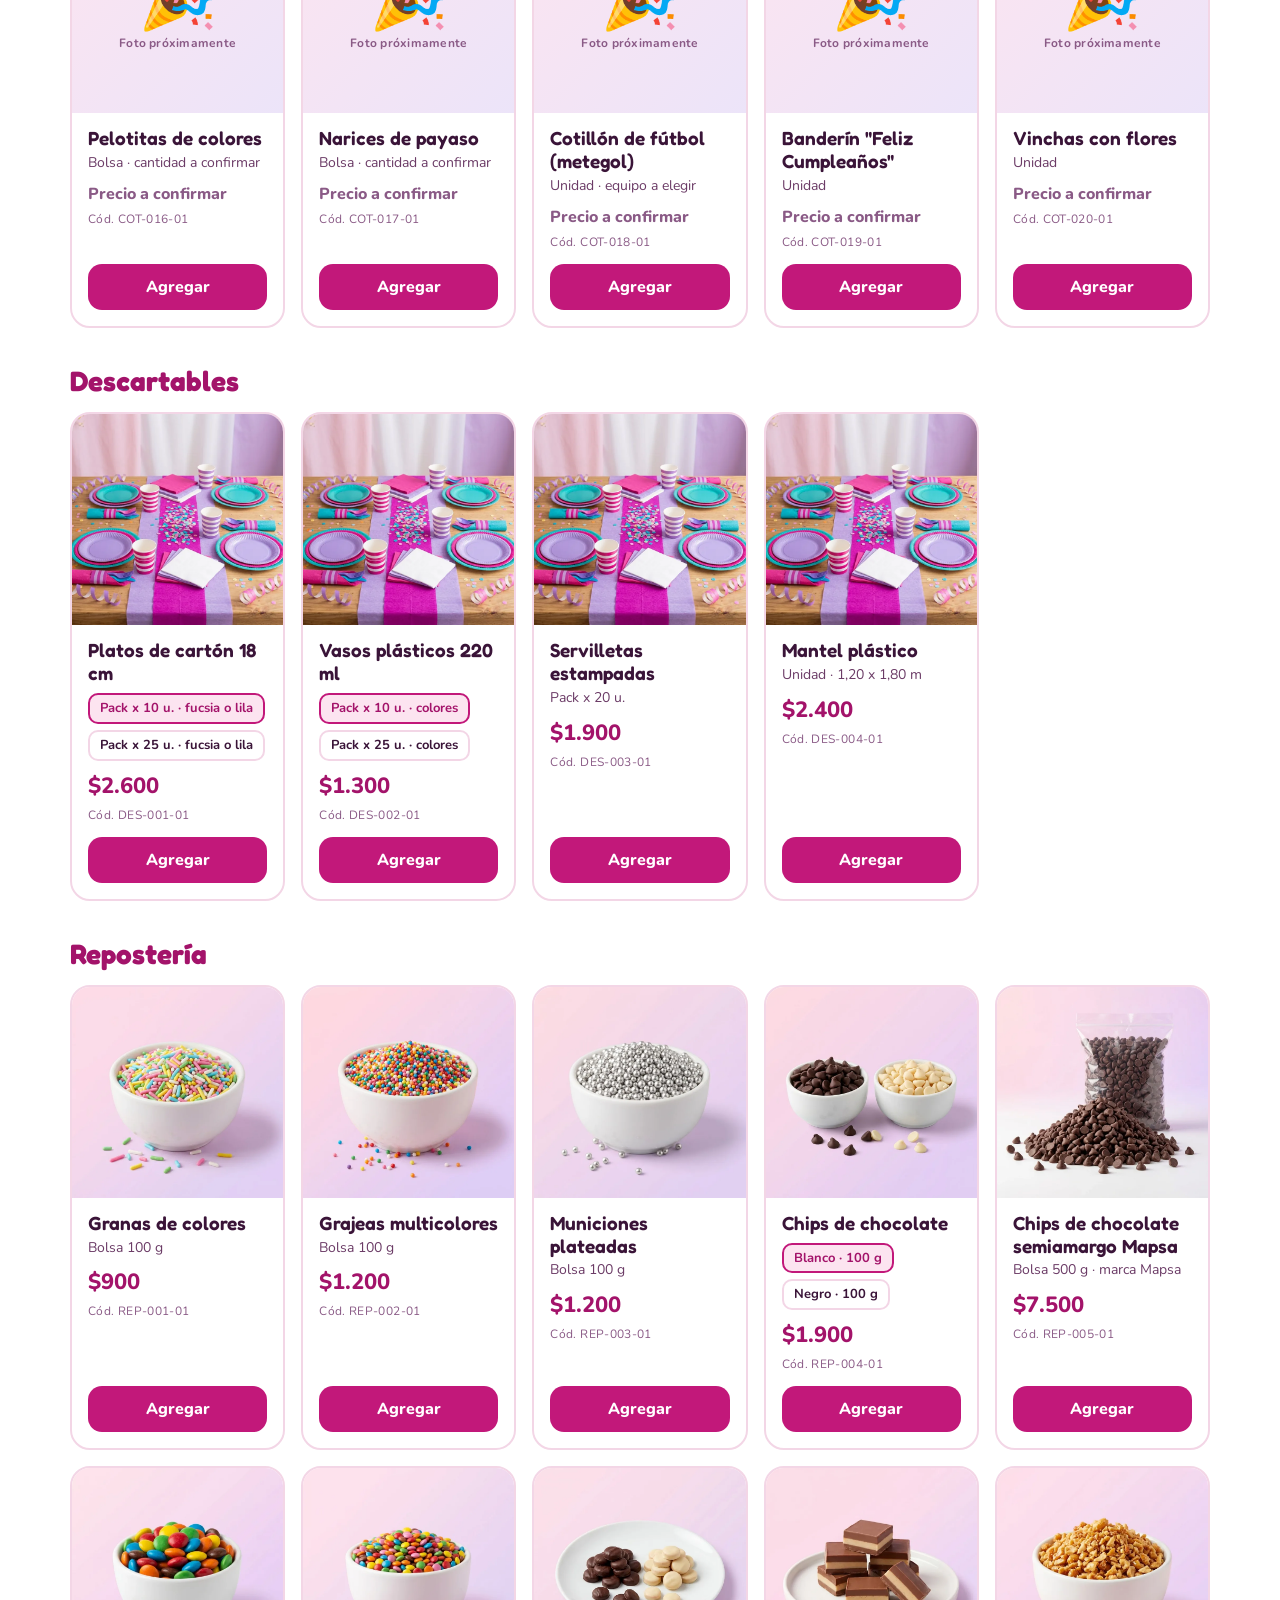
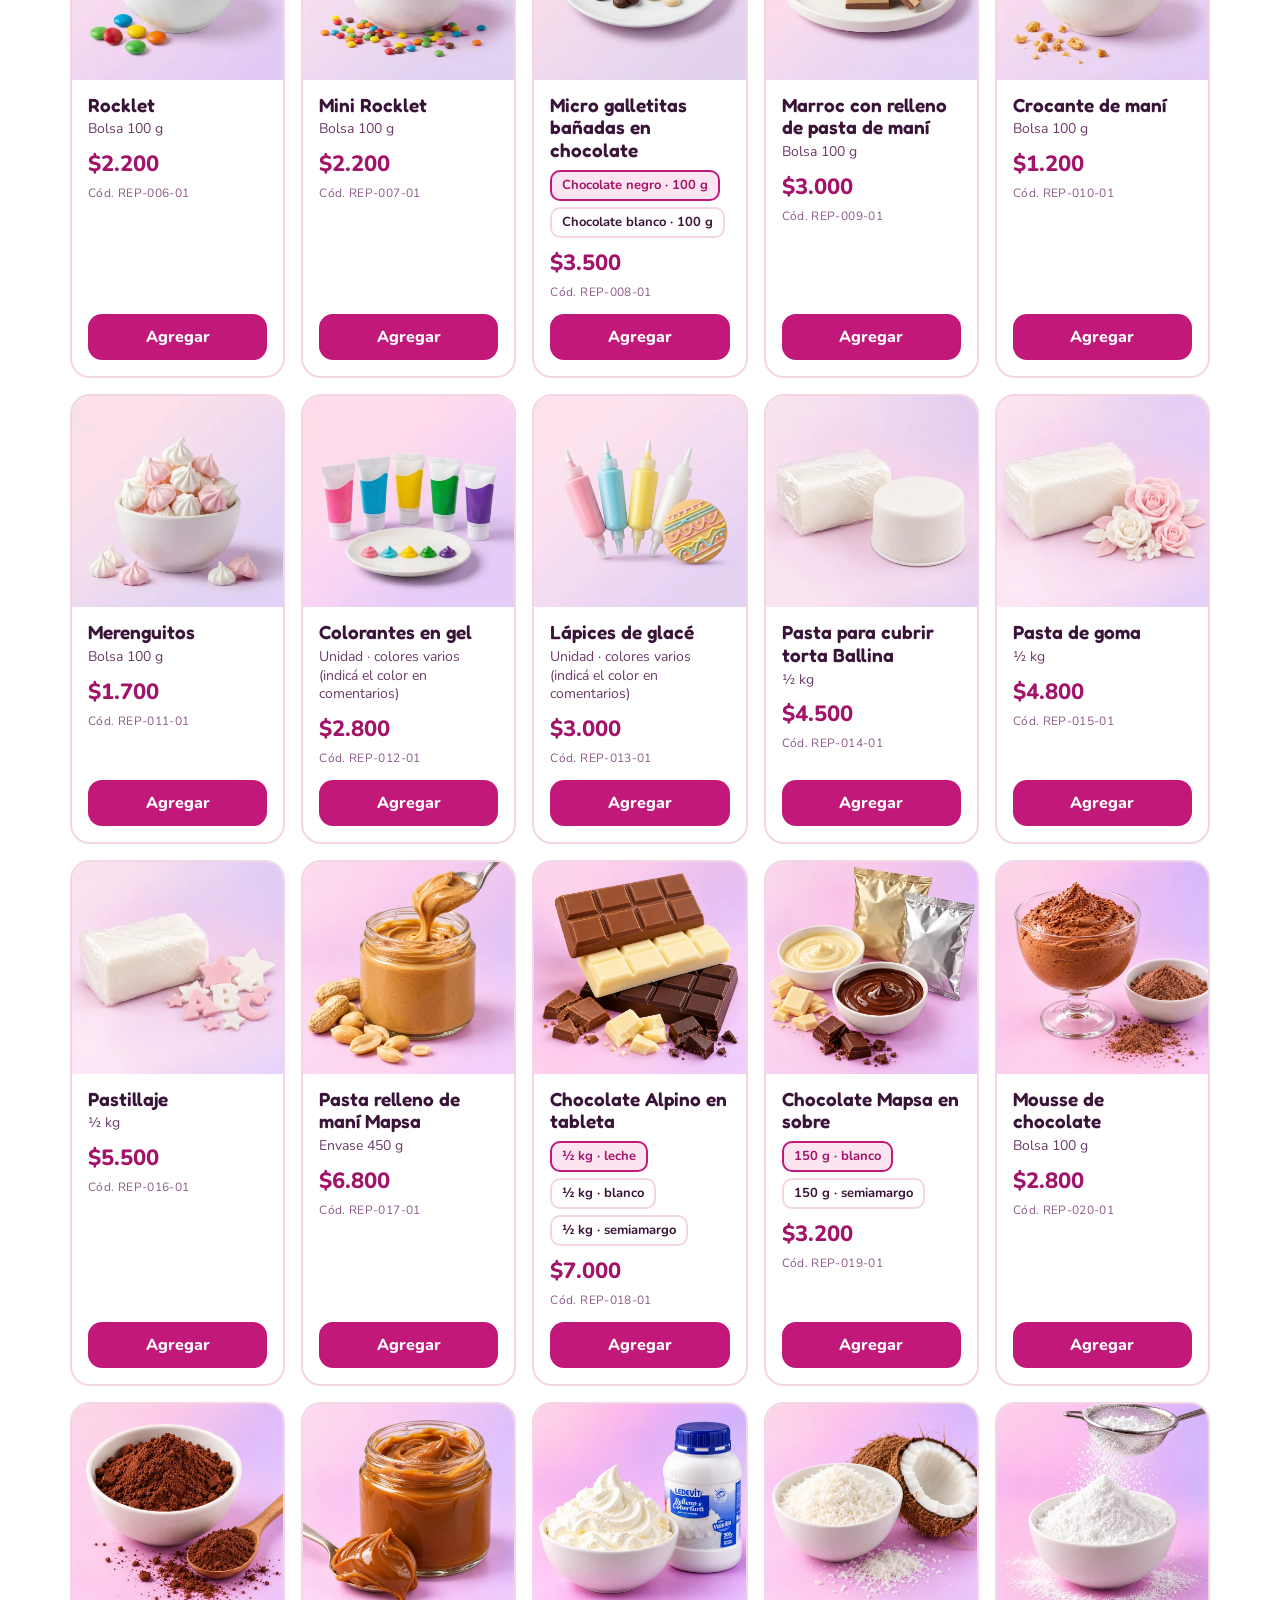
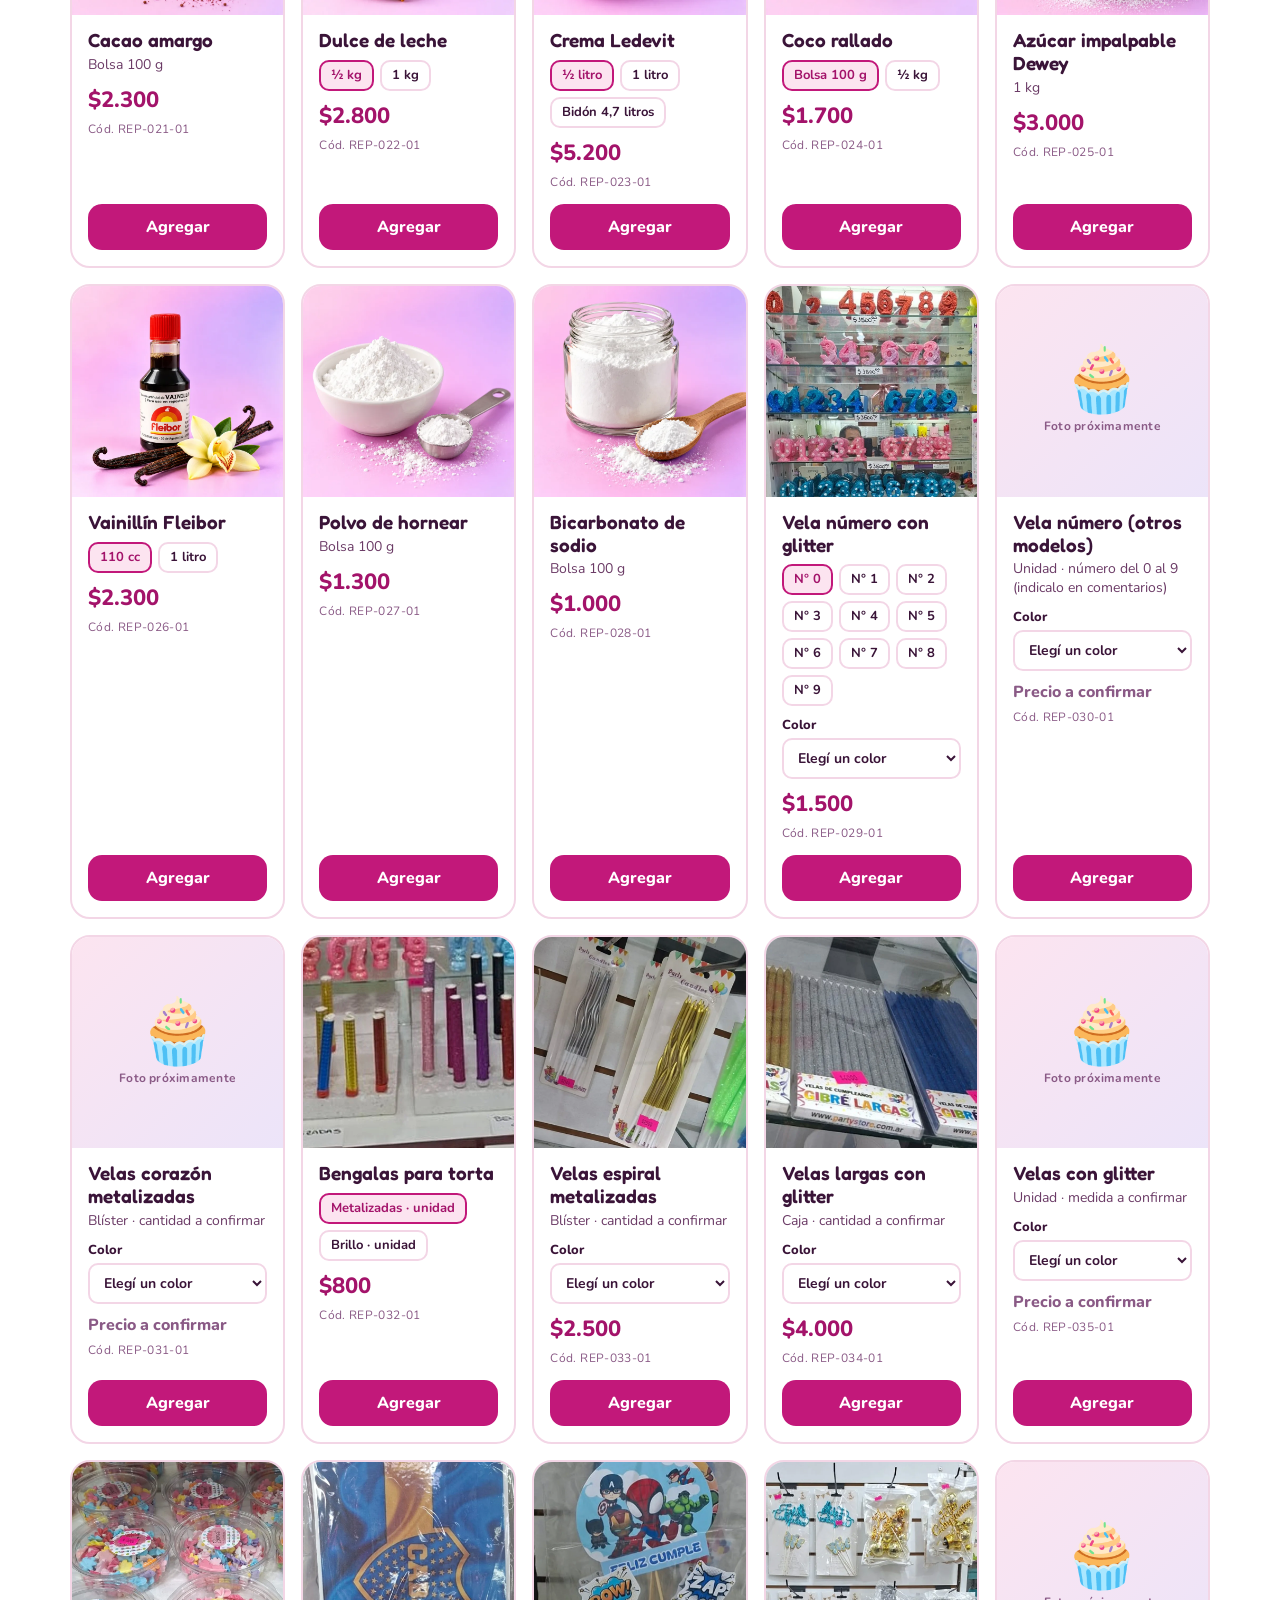
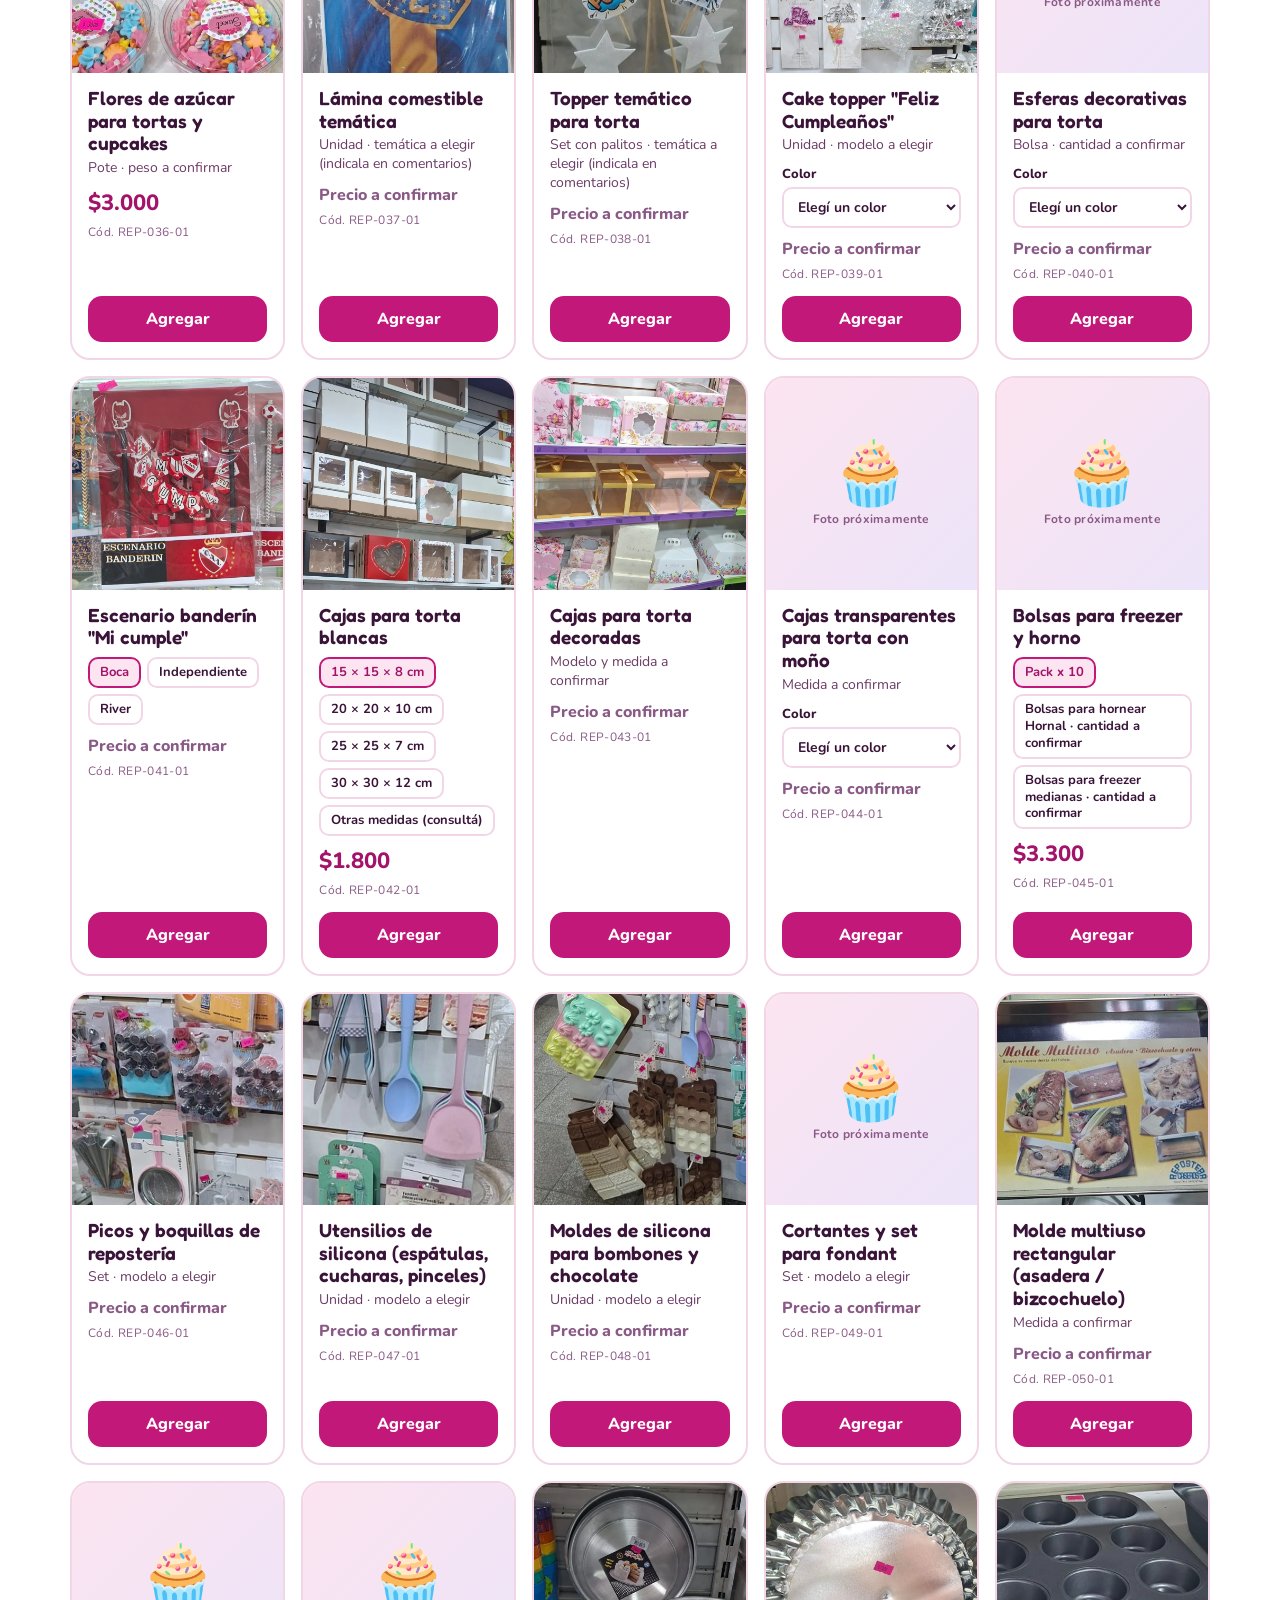
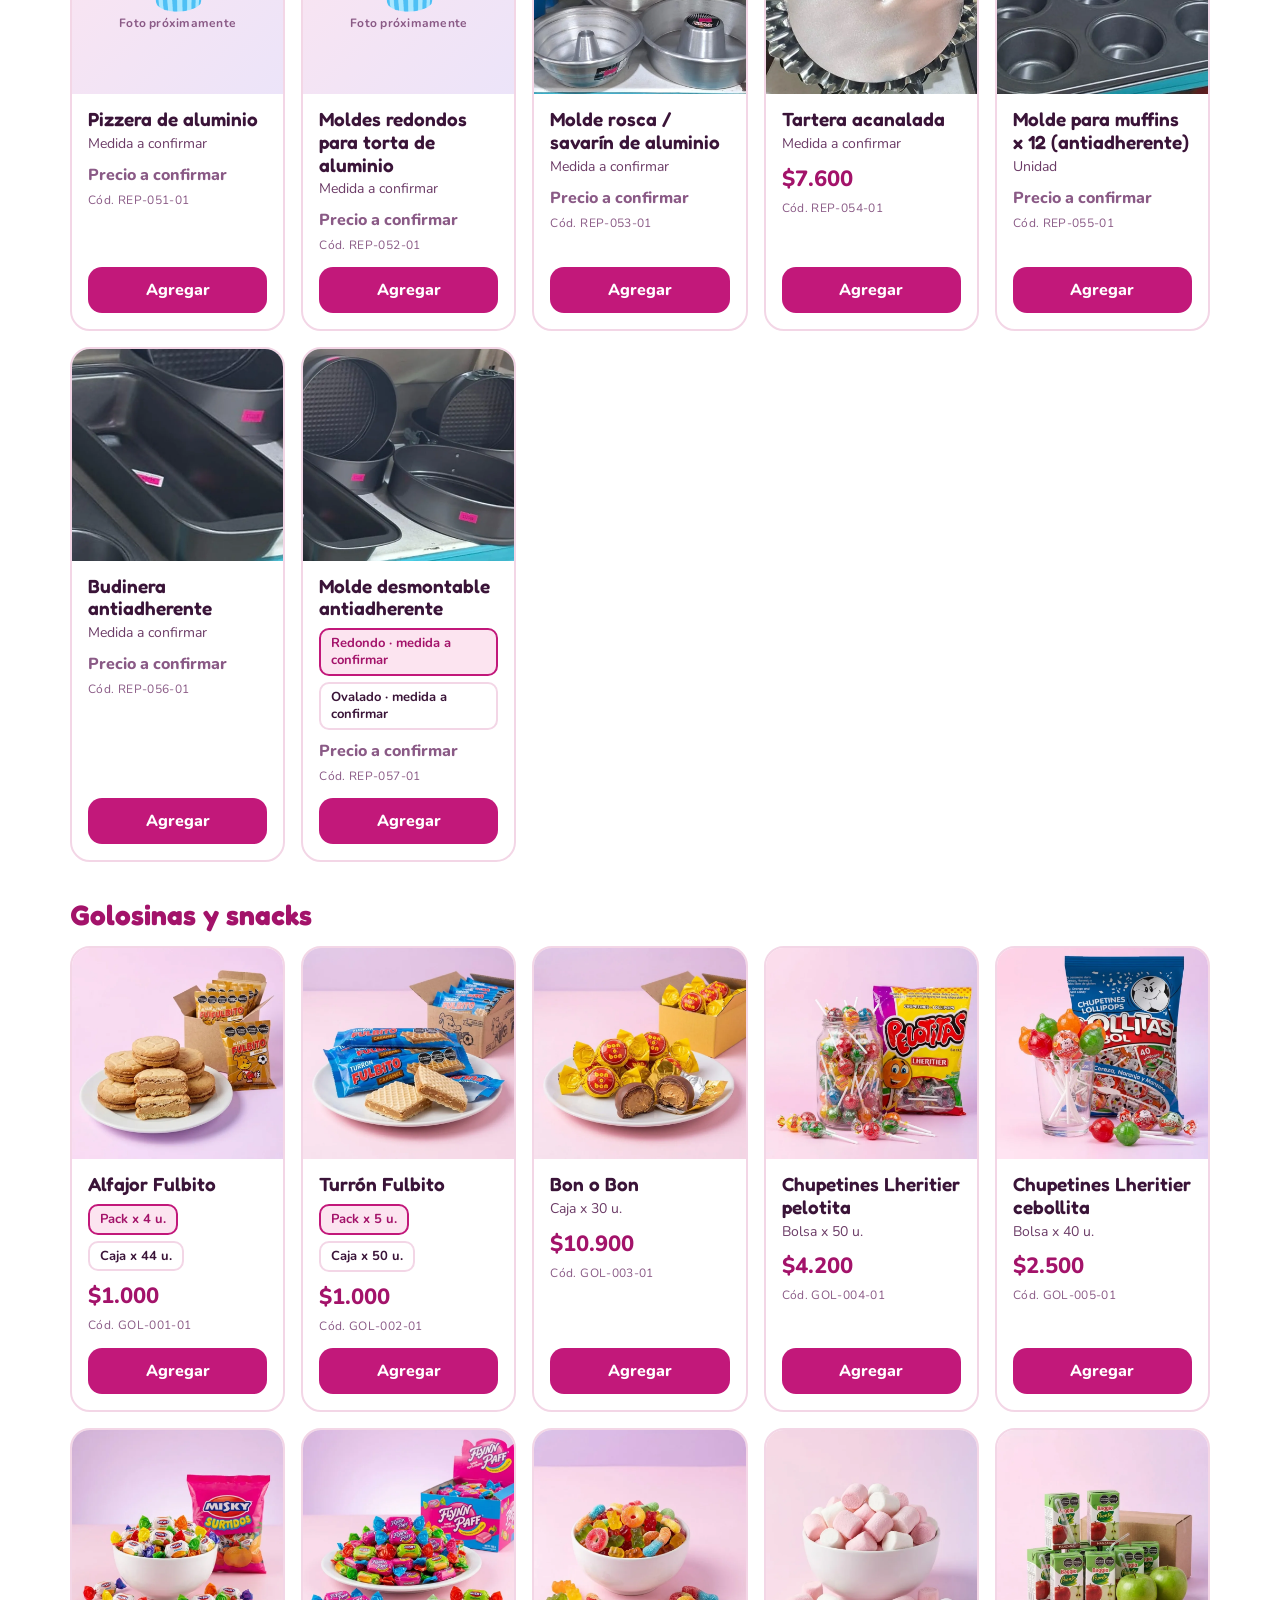
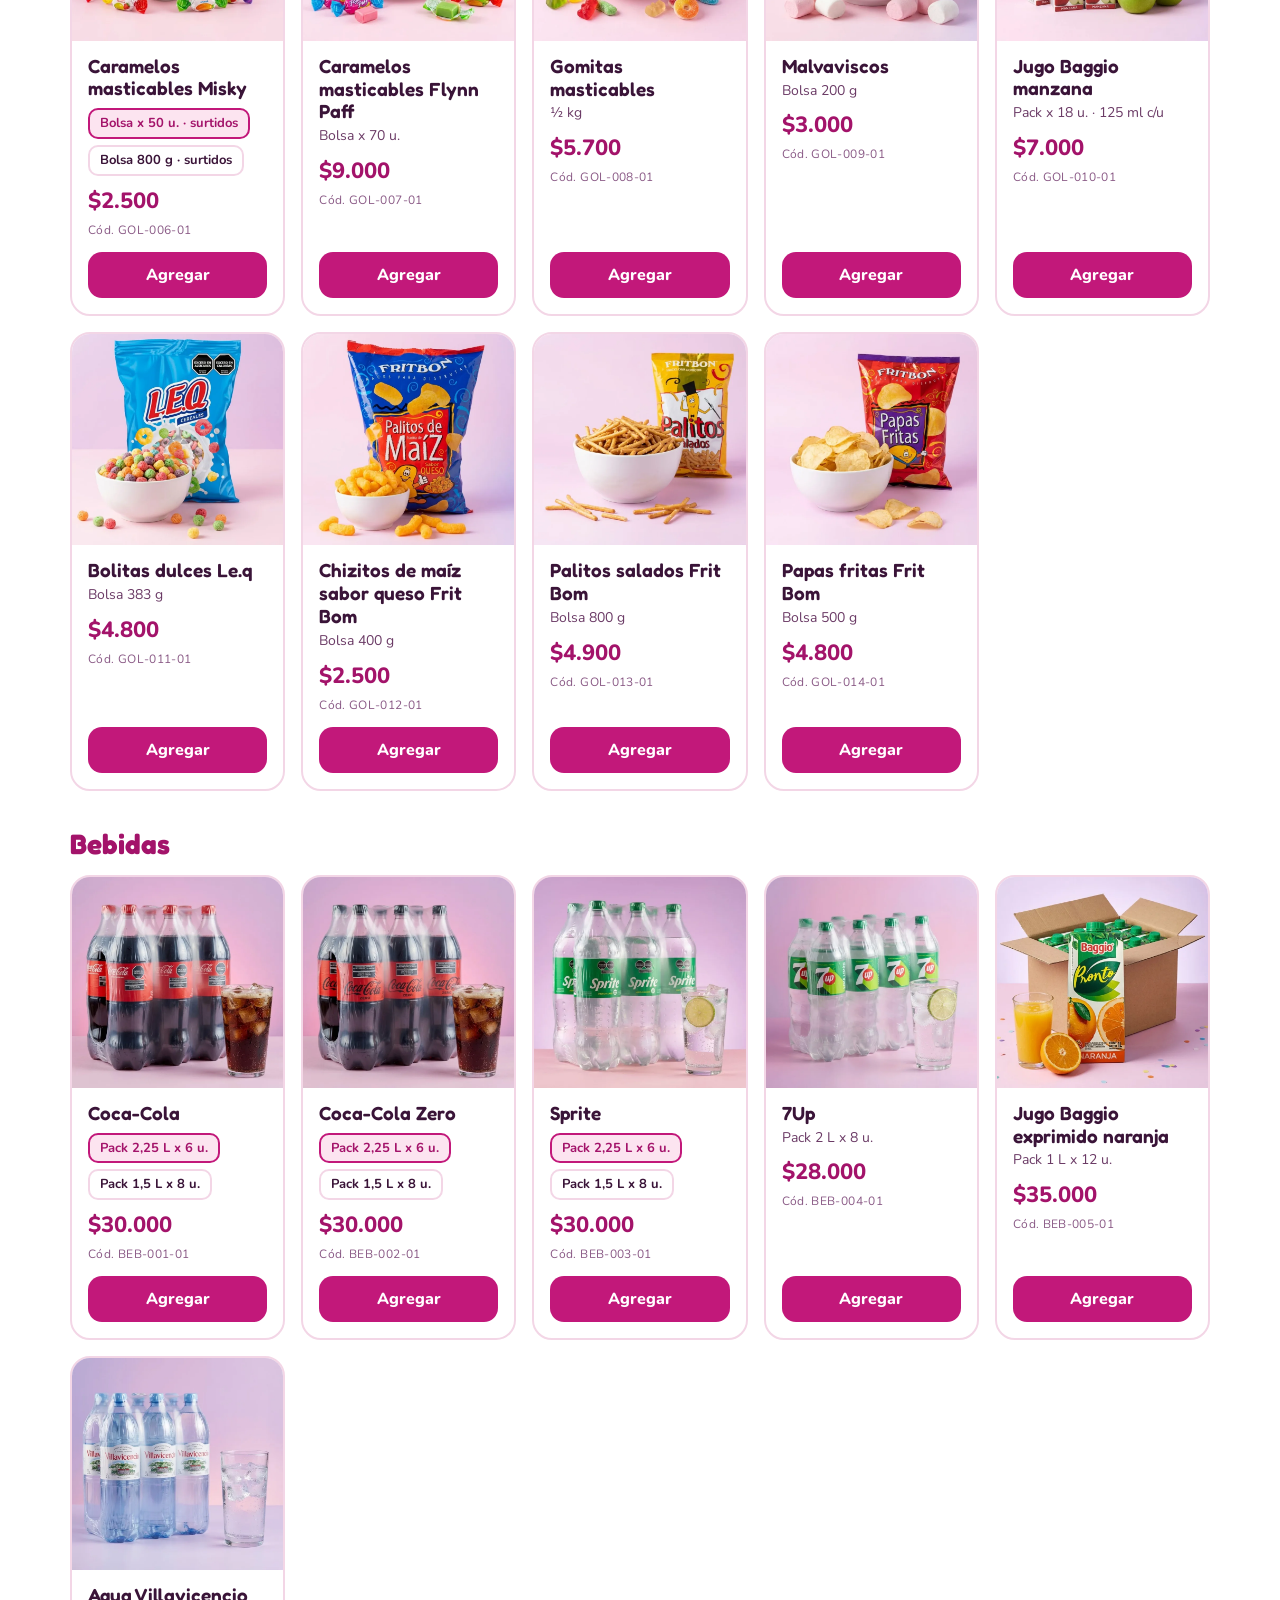
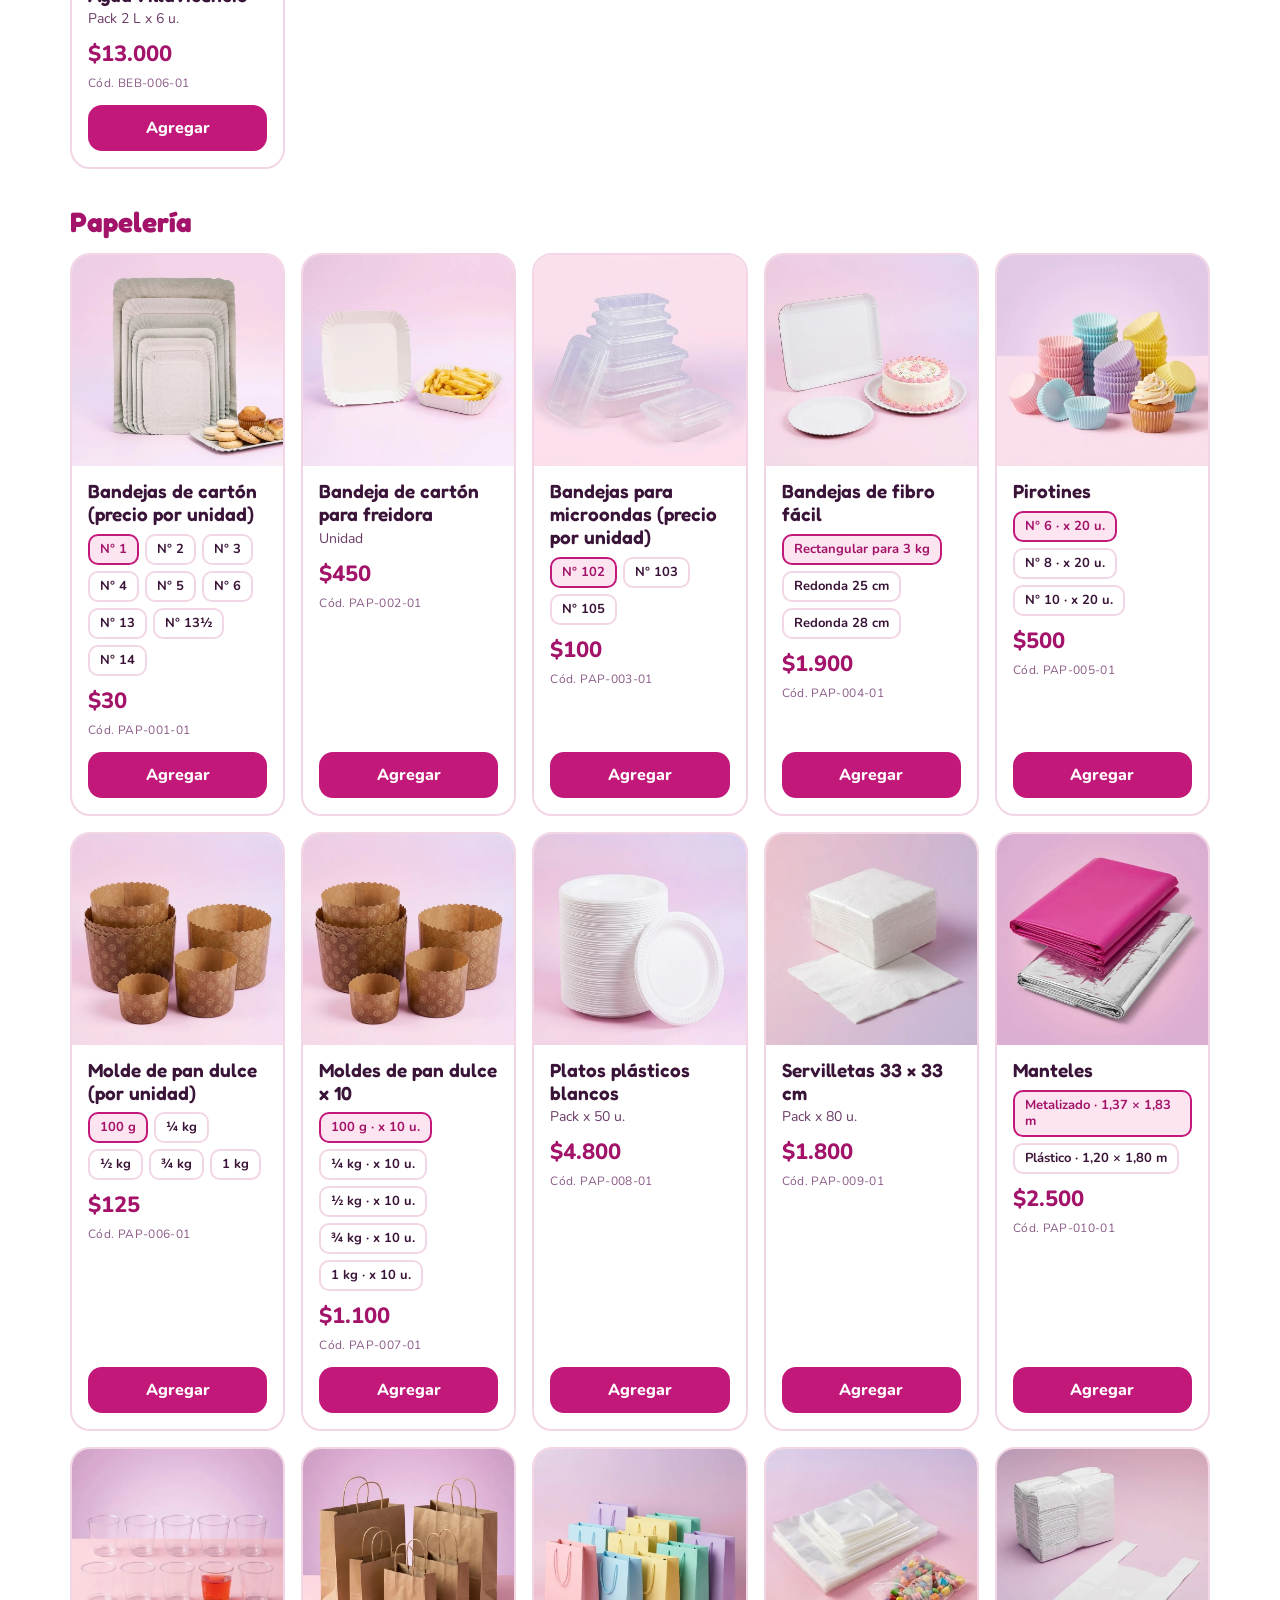
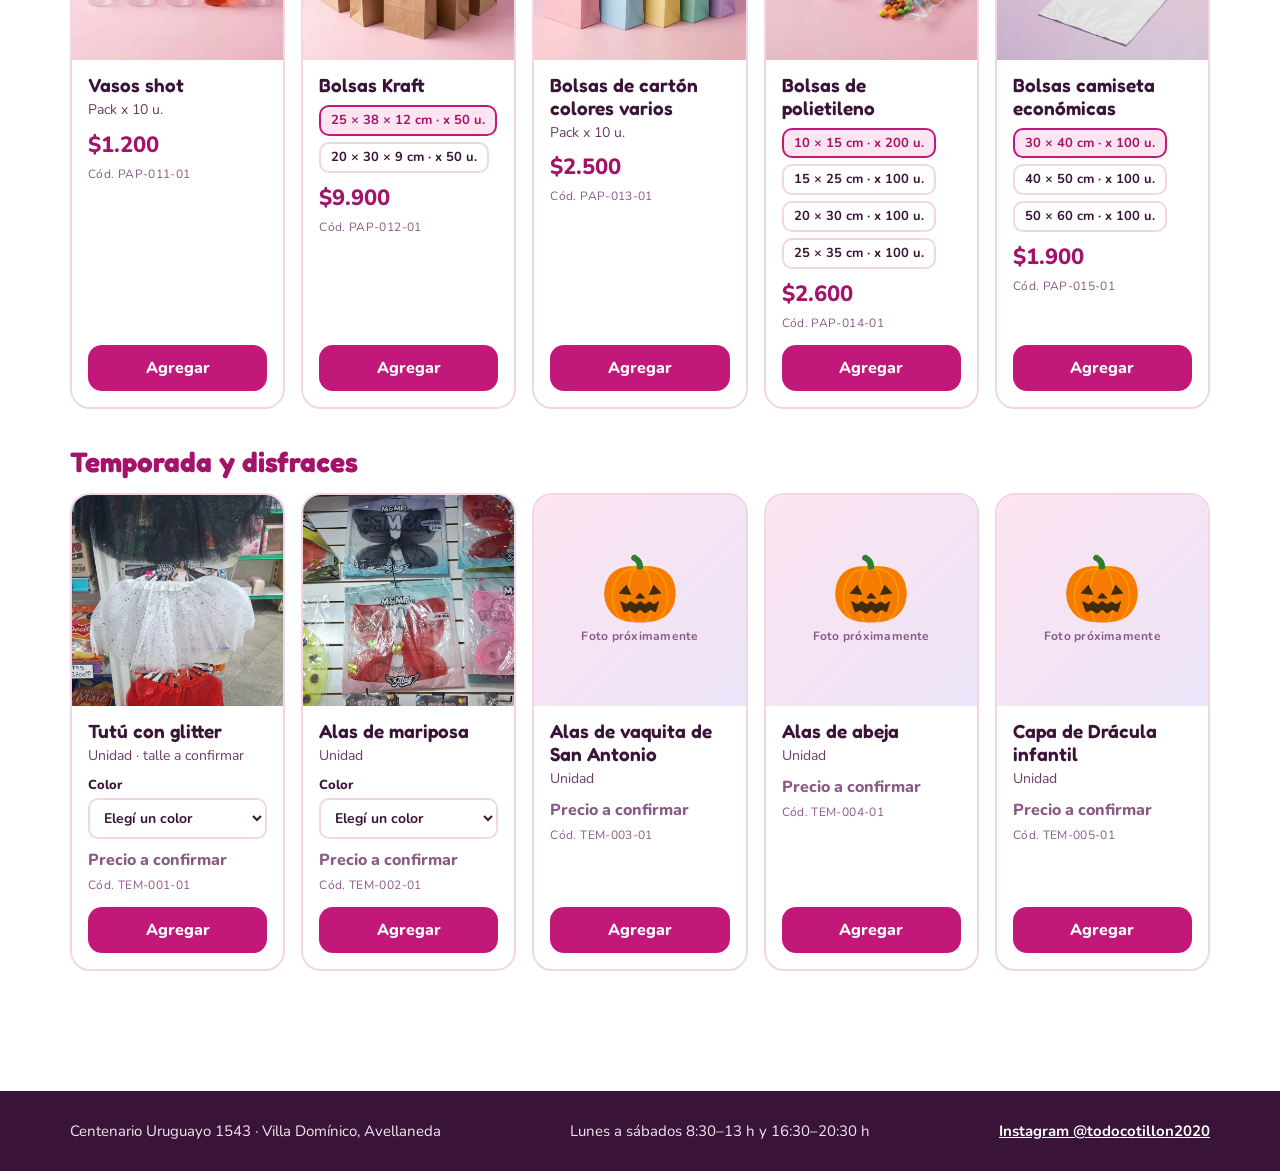
==== commit f0dabf62: "Productos de las fotos del local y soporte para precio a confirmar - productos.js: Repostería +29 (v" ====
--- a/tienda.html
+++ b/tienda.html
@@ -73,6 +73,7 @@
 .color-sel{display:flex;flex-direction:column;gap:4px;font-size:13px;font-weight:800;margin-top:6px}
 .color-sel select{font:inherit;font-size:14px;font-weight:700;padding:8px 10px;border:2px solid var(--borde);border-radius:10px;background:#FFFFFF;color:var(--uva)}
 .color-sel select.falta{border-color:var(--fucsia);box-shadow:0 0 0 3px rgba(194,24,122,.2)}
+.producto .precio.a-confirmar{font-size:16px;color:#8A5A86;font-weight:800}
 .vacio-busqueda{font-size:18px;padding:30px 0}
 
 /* Barra inferior con el resumen */
@@ -262,9 +263,13 @@
 }
 
 function resumen() {
-  let unidades = 0, total = 0;
-  for (const id in carrito) { unidades += carrito[id]; total += carrito[id] * info(id).precio; }
-  return { unidades, total };
+  let unidades = 0, total = 0, aConfirmar = 0;
+  for (const id in carrito) {
+    unidades += carrito[id];
+    const precio = info(id).precio;
+    if (precio == null) aConfirmar += carrito[id]; else total += carrito[id] * precio;
+  }
+  return { unidades, total, aConfirmar };
 }
 
 function controlCantidad(id) {
@@ -296,7 +301,7 @@
           <h3>${esc(p.nombre)}</h3>
           ${opciones}
           ${colores}
-          <span class="precio">${ofertas[sel.codigo] ? `<s>${plata(sel.precio)}</s> ${plata(ofertas[sel.codigo].precio)}` : plata(sel.precio)}</span>
+          ${sel.precio == null ? `<span class="precio a-confirmar">Precio a confirmar</span>` : `<span class="precio">${ofertas[sel.codigo] ? `<s>${plata(sel.precio)}</s> ${plata(ofertas[sel.codigo].precio)}` : plata(sel.precio)}</span>`}
           <span class="codigo">Cód. ${sel.codigo}</span>
           <div class="accion">${clave && carrito[clave] ? controlCantidad(clave) : `<button type="button" class="btn-agregar" data-mas="${sel.codigo}">Agregar</button>`}</div>
         </div>
@@ -325,7 +330,7 @@
 
 function dibujarCarrito() {
   const ids = Object.keys(carrito);
-  const { total } = resumen();
+  const { total, aConfirmar } = resumen();
   if (!ids.length) {
     $("panel-cuerpo").innerHTML = `<div class="carrito-vacio"><span class="titulo">Tu carrito está vacío</span><span>Agregá productos del catálogo para armar tu pedido.</span><button type="button" class="btn-agregar" style="width:auto;padding:12px 22px" data-cerrar>Ver productos</button></div>`;
     return;
@@ -337,14 +342,15 @@
       ${imagen(p, "", true)}
       <div>
         <div class="nombre">${esc(p.nombre)}</div>
-        <div class="pres">${esc(p.detalle)}${p.color ? ` · color <strong>${esc(p.color)}</strong>` : ""} · ${p.oferta ? `<s>${plata(p.normal)}</s> ` : ""}${plata(p.precio)} c/u${p.oferta ? " 🔥 oferta" : ""}</div>
+        <div class="pres">${esc(p.detalle)}${p.color ? ` · color <strong>${esc(p.color)}</strong>` : ""} · ${p.precio == null ? "precio a confirmar" : `${p.oferta ? `<s>${plata(p.normal)}</s> ` : ""}${plata(p.precio)} c/u${p.oferta ? " 🔥 oferta" : ""}`}</div>
         <div class="pres">Cód. ${separar(id).cod}</div>
-        <div class="fila">${controlCantidad(id)}<span class="subtotal">${plata(p.precio * carrito[id])}</span></div>
+        <div class="fila">${controlCantidad(id)}<span class="subtotal">${p.precio == null ? "A confirmar" : plata(p.precio * carrito[id])}</span></div>
         <button type="button" class="quitar" data-quitar="${id}">Quitar</button>
       </div>
     </div>`;
   }).join("") + `
     <div class="total"><span>Total estimado</span><strong>${plata(total)}</strong></div>
+    ${aConfirmar ? `<p class="aviso">+ ${aConfirmar} ${aConfirmar === 1 ? "producto" : "productos"} con precio a confirmar: te pasamos el precio por WhatsApp.</p>` : ""}
     <p class="aviso">Los precios pueden variar según stock. Te confirmamos el total por WhatsApp antes de prepararlo.</p>
     <form class="form" id="form">
       <h3>Tus datos</h3>
@@ -384,12 +390,12 @@
 }
 
 function armarMensaje({ nombre, fecha, notas, entrega, direccion, localidad, referencia, destino, sucursal, pago }) {
-  const { unidades, total } = resumen();
+  const { unidades, total, aConfirmar } = resumen();
   const lineas = Object.keys(carrito).map(id => {
     const p = info(id), n = carrito[id];
-    return `• ${n} × ${p.nombre} — ${p.detalle}${p.color ? ` · color ${p.color}` : ""} [${separar(id).cod}] — ${plata(p.precio * n)}${p.oferta ? " (oferta)" : ""}`;
+    return `• ${n} × ${p.nombre} — ${p.detalle}${p.color ? ` · color ${p.color}` : ""} [${separar(id).cod}] — ${p.precio == null ? "precio a confirmar" : plata(p.precio * n) + (p.oferta ? " (oferta)" : "")}`;
   });
-  let m = `¡Hola Todo Cotillón! 👋 Quiero hacer este pedido:\n\n🛒 *PEDIDO*\n${lineas.join("\n")}\n\n*Total estimado: ${plata(total)}*${entrega === "retiro" ? "" : " + envío"} (${unidades} ${unidades === 1 ? "unidad" : "unidades"})\n\n👤 *Nombre:* ${nombre.trim()}`;
+  let m = `¡Hola Todo Cotillón! 👋 Quiero hacer este pedido:\n\n🛒 *PEDIDO*\n${lineas.join("\n")}\n\n*Total estimado: ${plata(total)}*${aConfirmar ? " + productos con precio a confirmar" : ""}${entrega === "retiro" ? "" : " + envío"} (${unidades} ${unidades === 1 ? "unidad" : "unidades"})\n\n👤 *Nombre:* ${nombre.trim()}`;
   if (fecha) {
     const d = new Date(fecha + "T12:00:00");
     const txt = d.toLocaleDateString("es-AR", { weekday: "long", day: "numeric", month: "numeric", year: "numeric" });
@@ -408,11 +414,11 @@
 }
 
 function actualizar() {
-  const { unidades, total } = resumen();
+  const { unidades, total, aConfirmar } = resumen();
   $("contador").textContent = unidades;
   $("barra").classList.toggle("visible", unidades > 0);
   $("barra-cant").textContent = `Ver carrito · ${unidades} ${unidades === 1 ? "producto" : "productos"}`;
-  $("barra-total").textContent = plata(total);
+  $("barra-total").textContent = plata(total) + (aConfirmar ? " + a confirmar" : "");
   dibujarCatalogo();
   if ($("panel").classList.contains("abierto")) dibujarCarrito();
 }
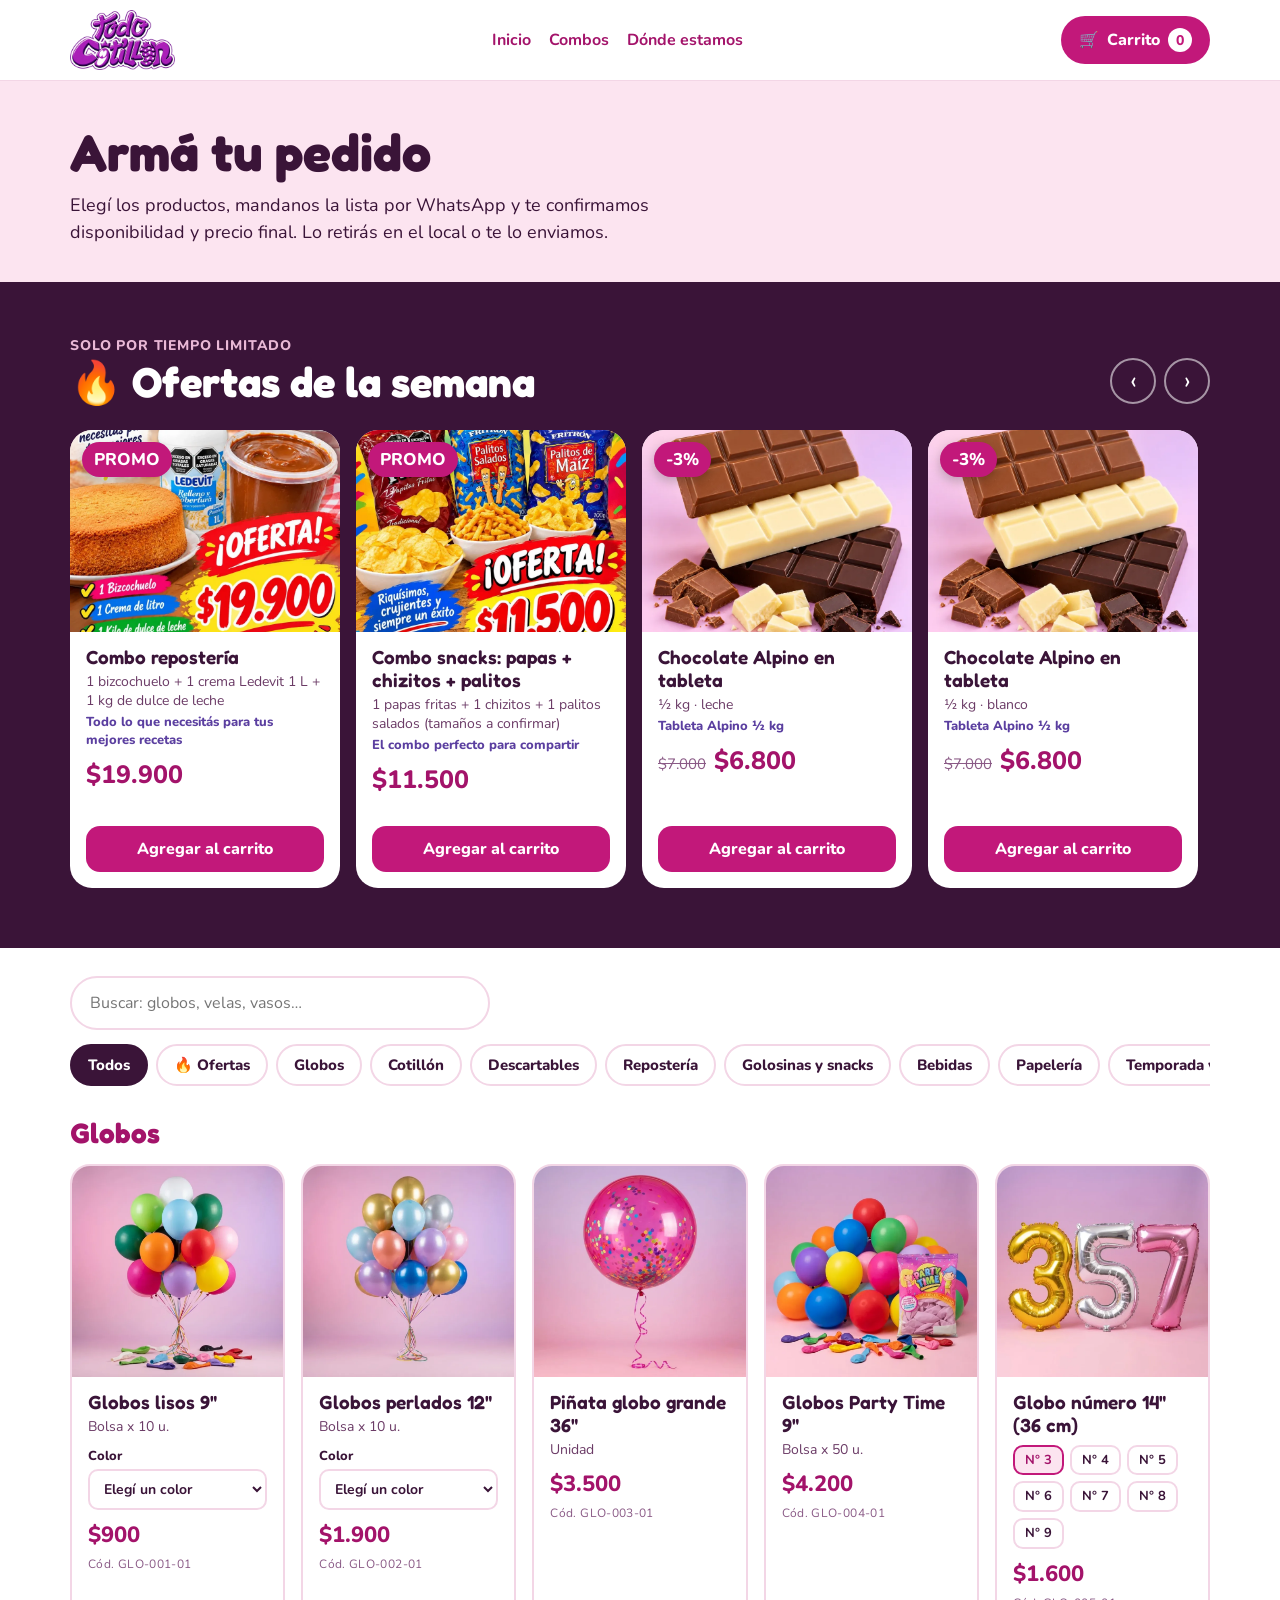
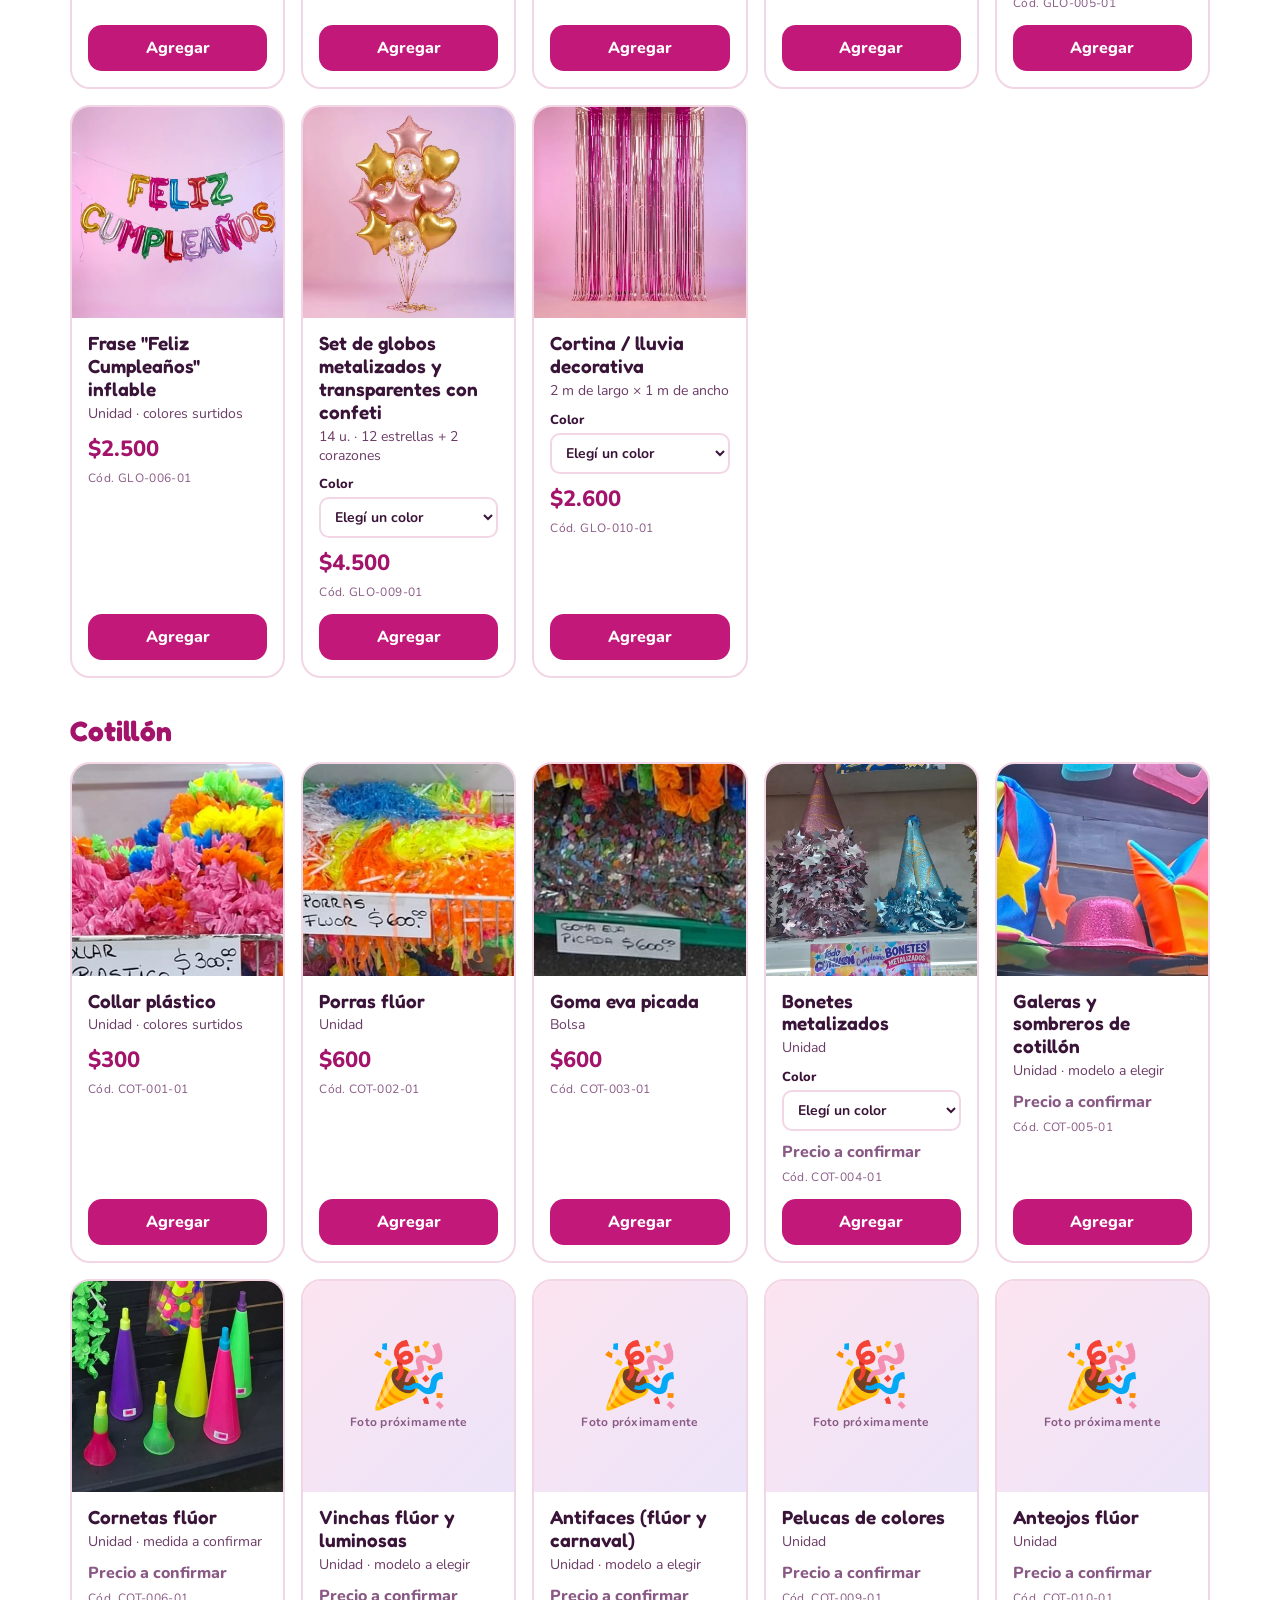
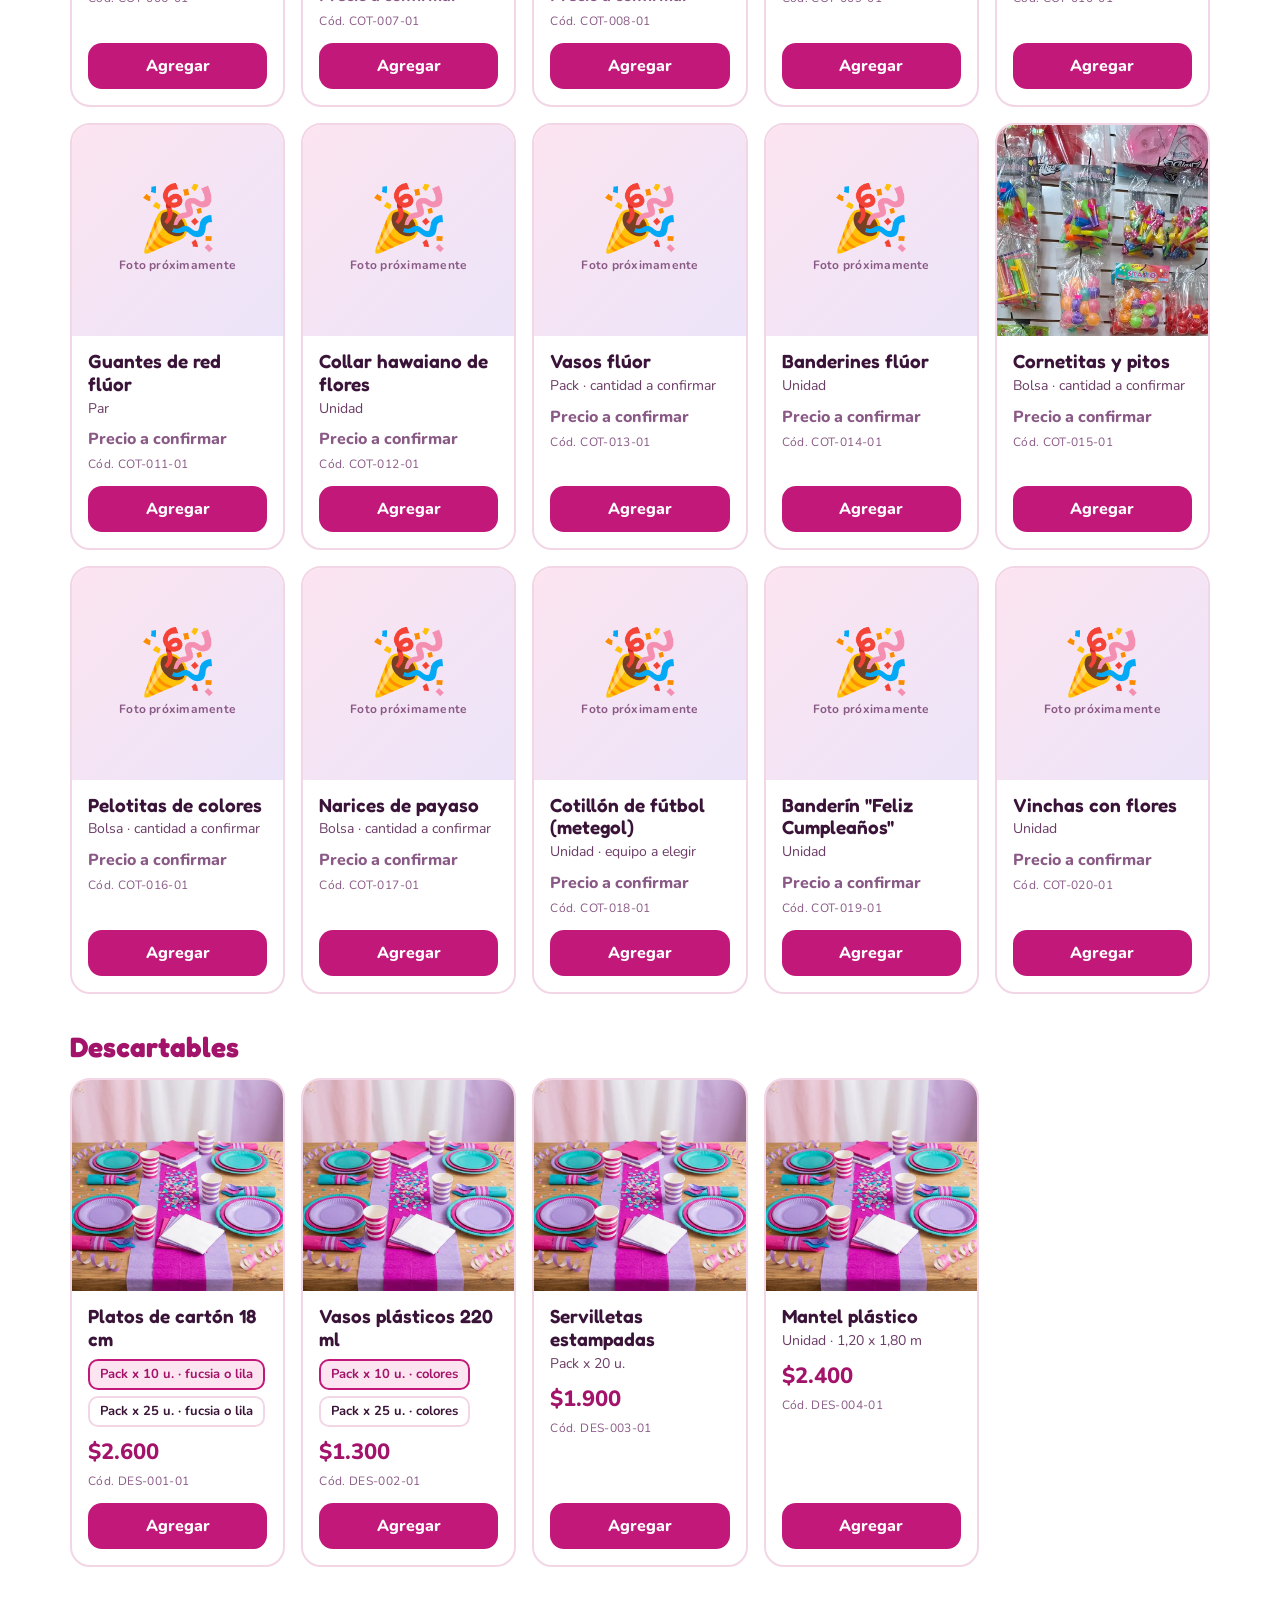
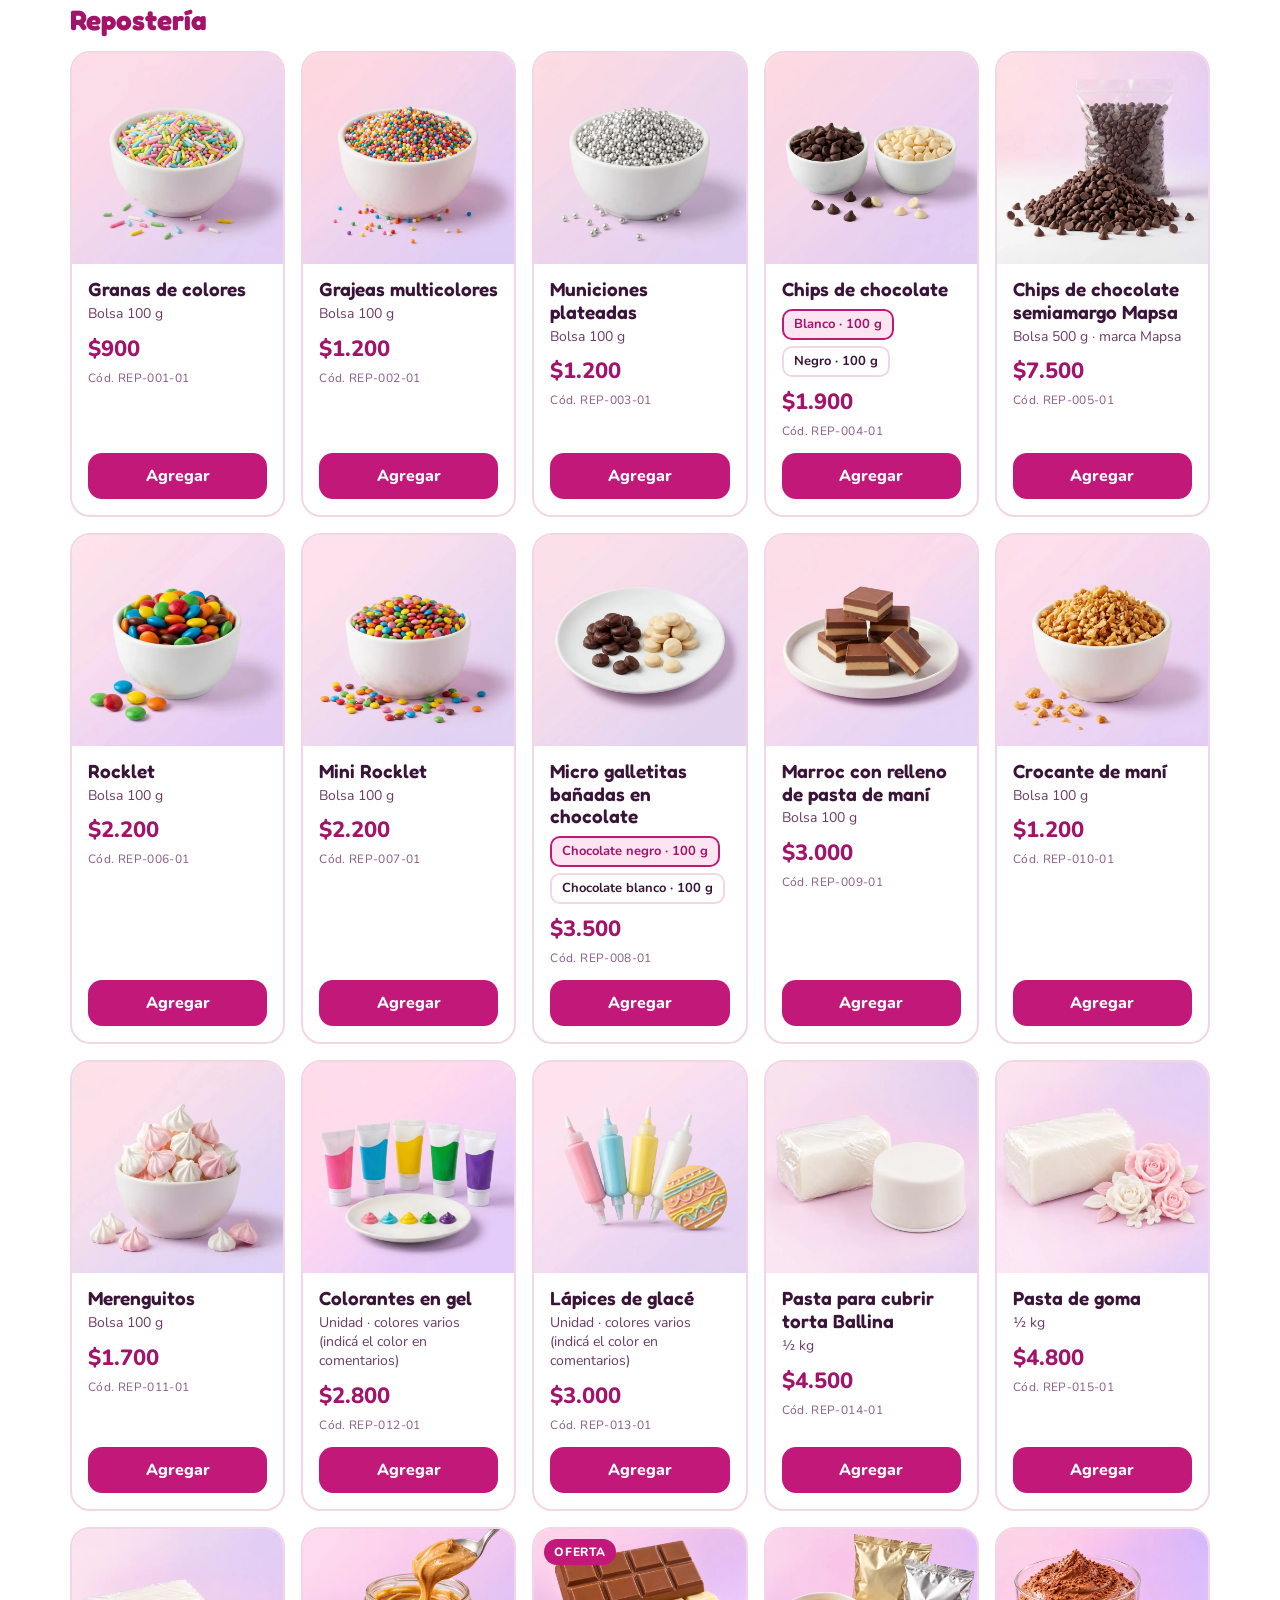
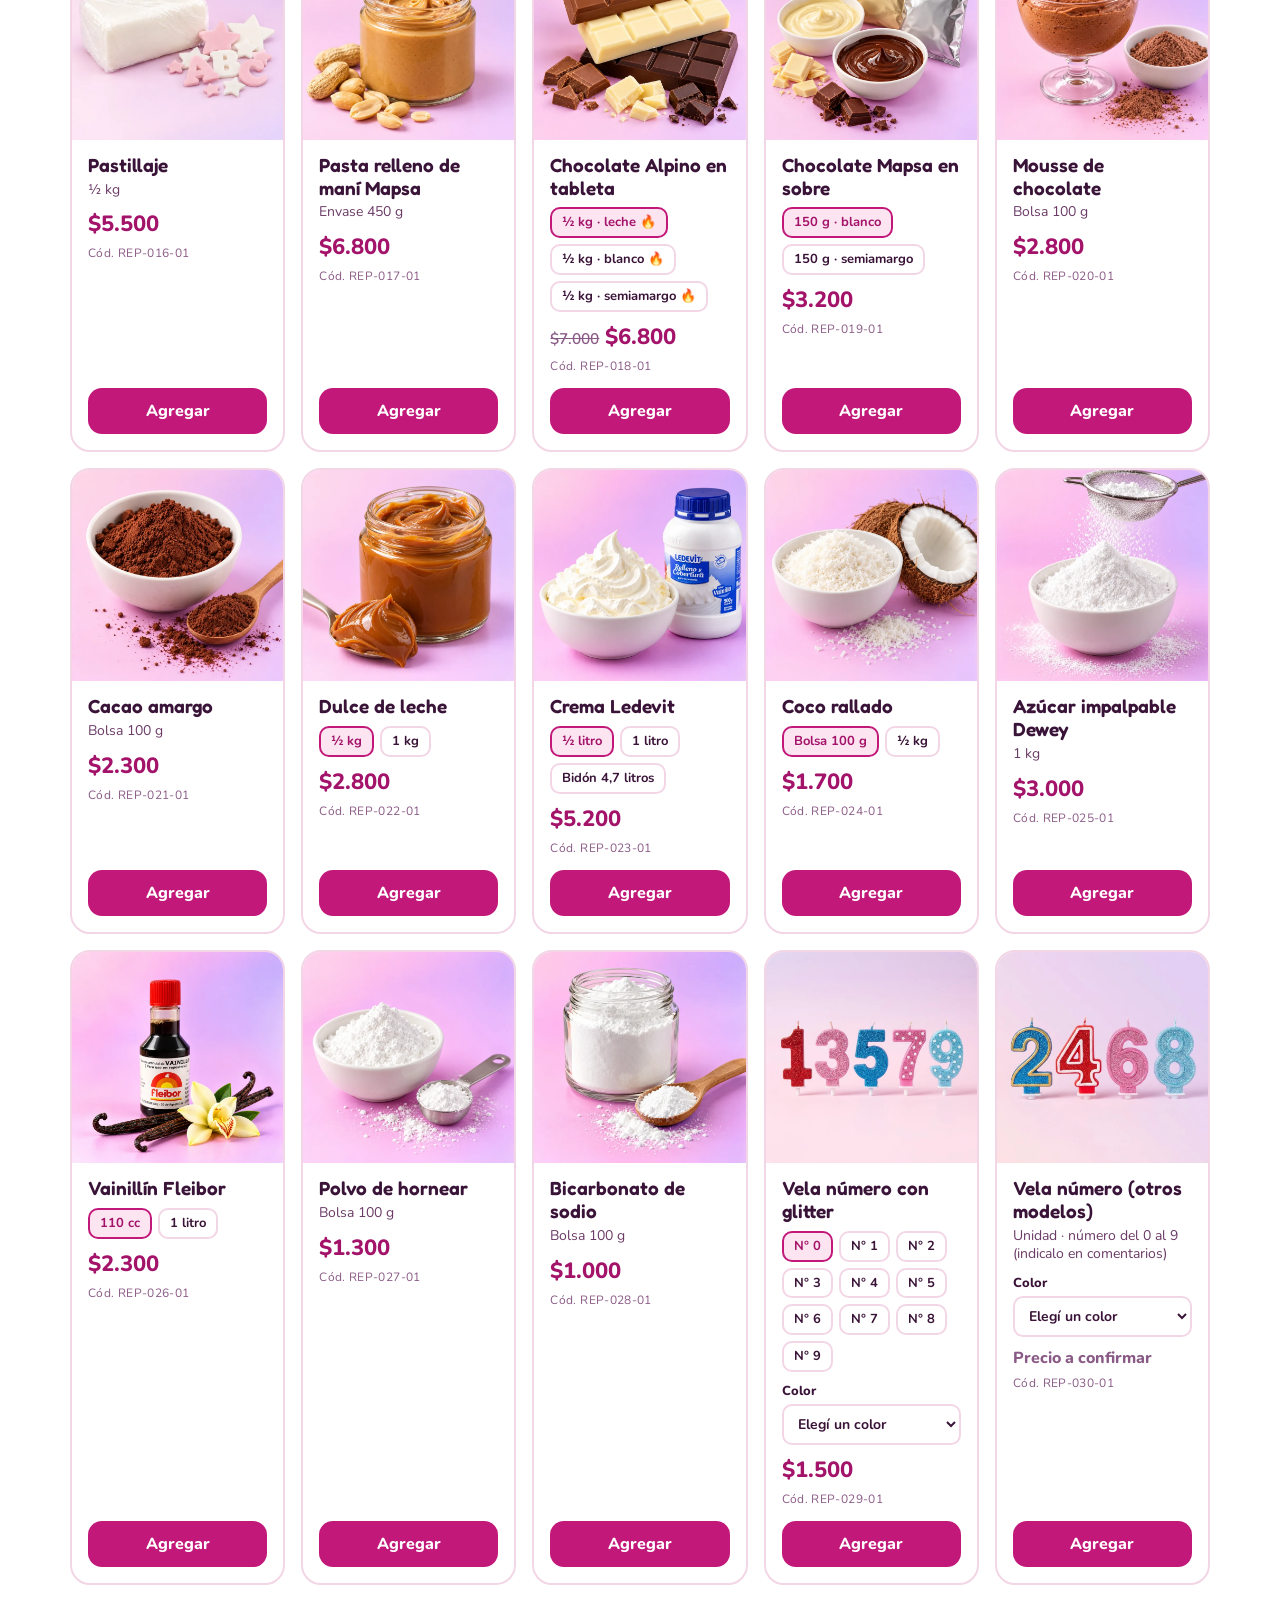
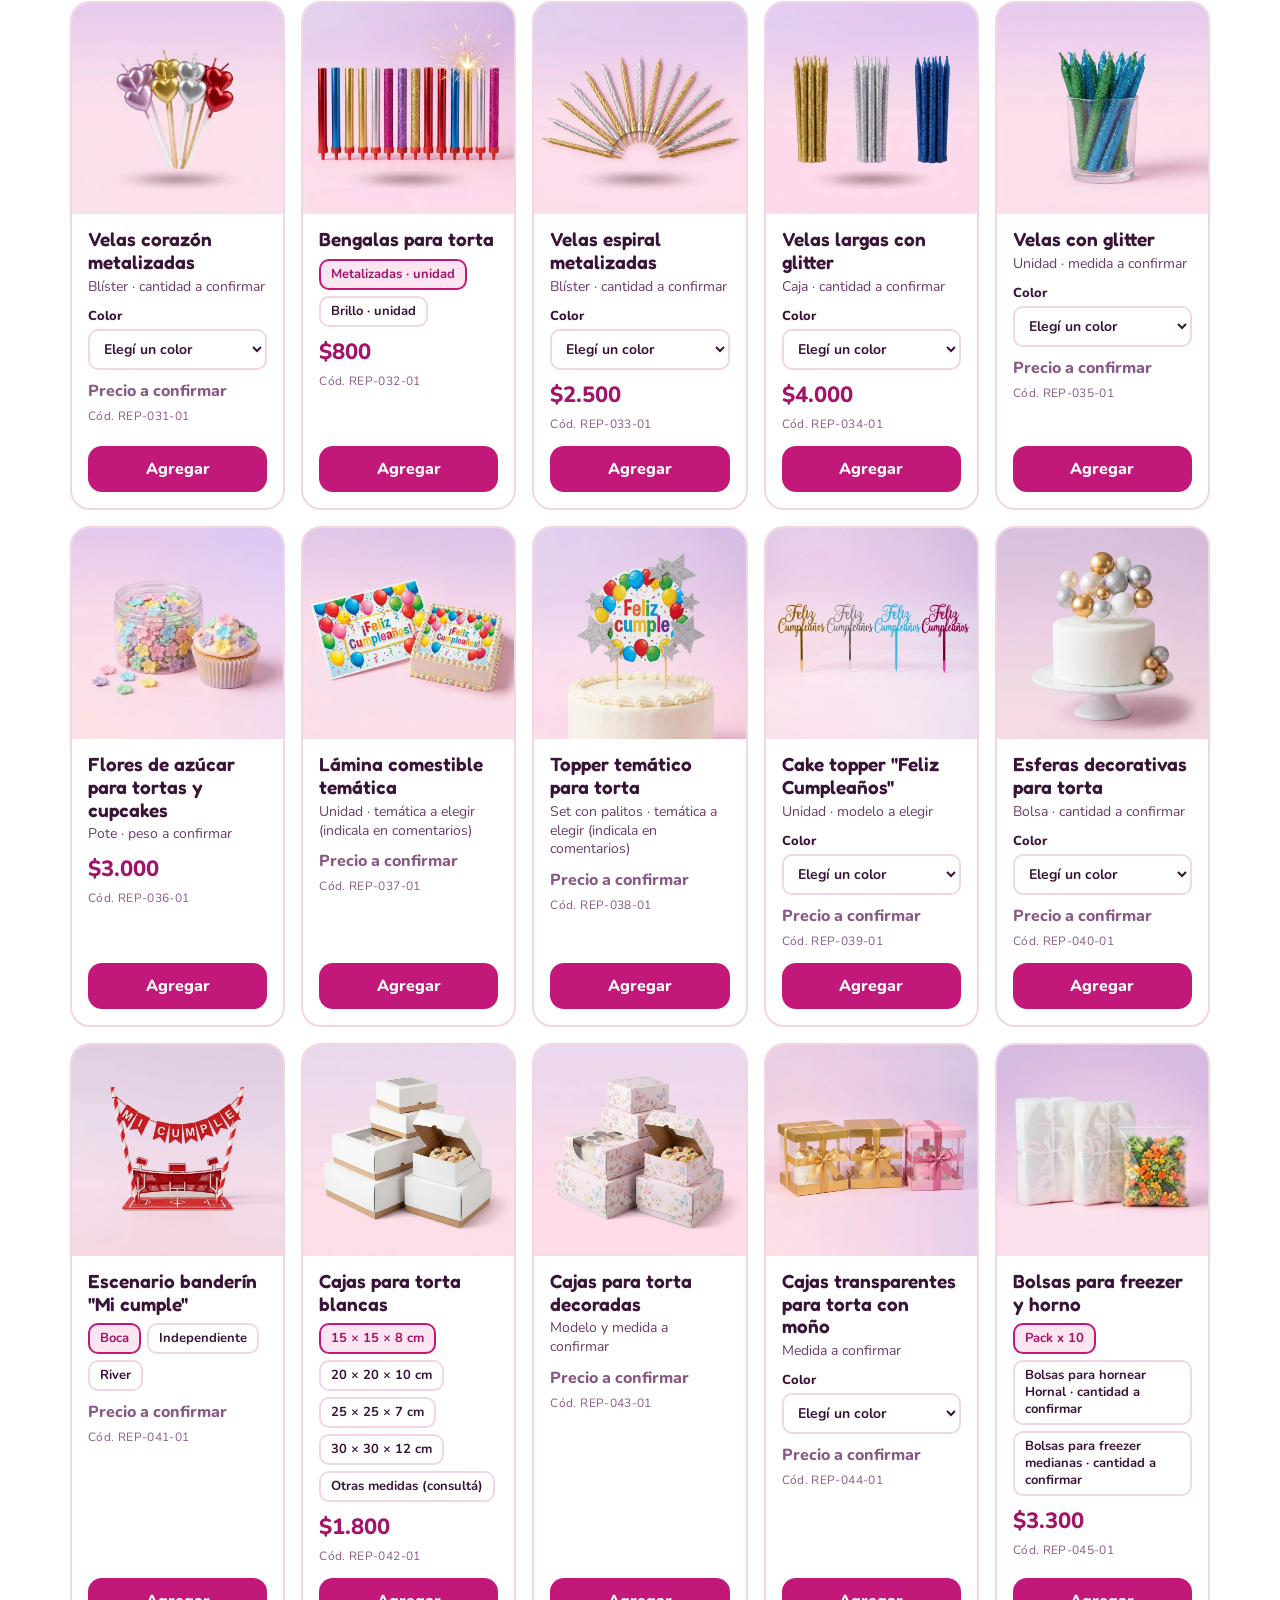
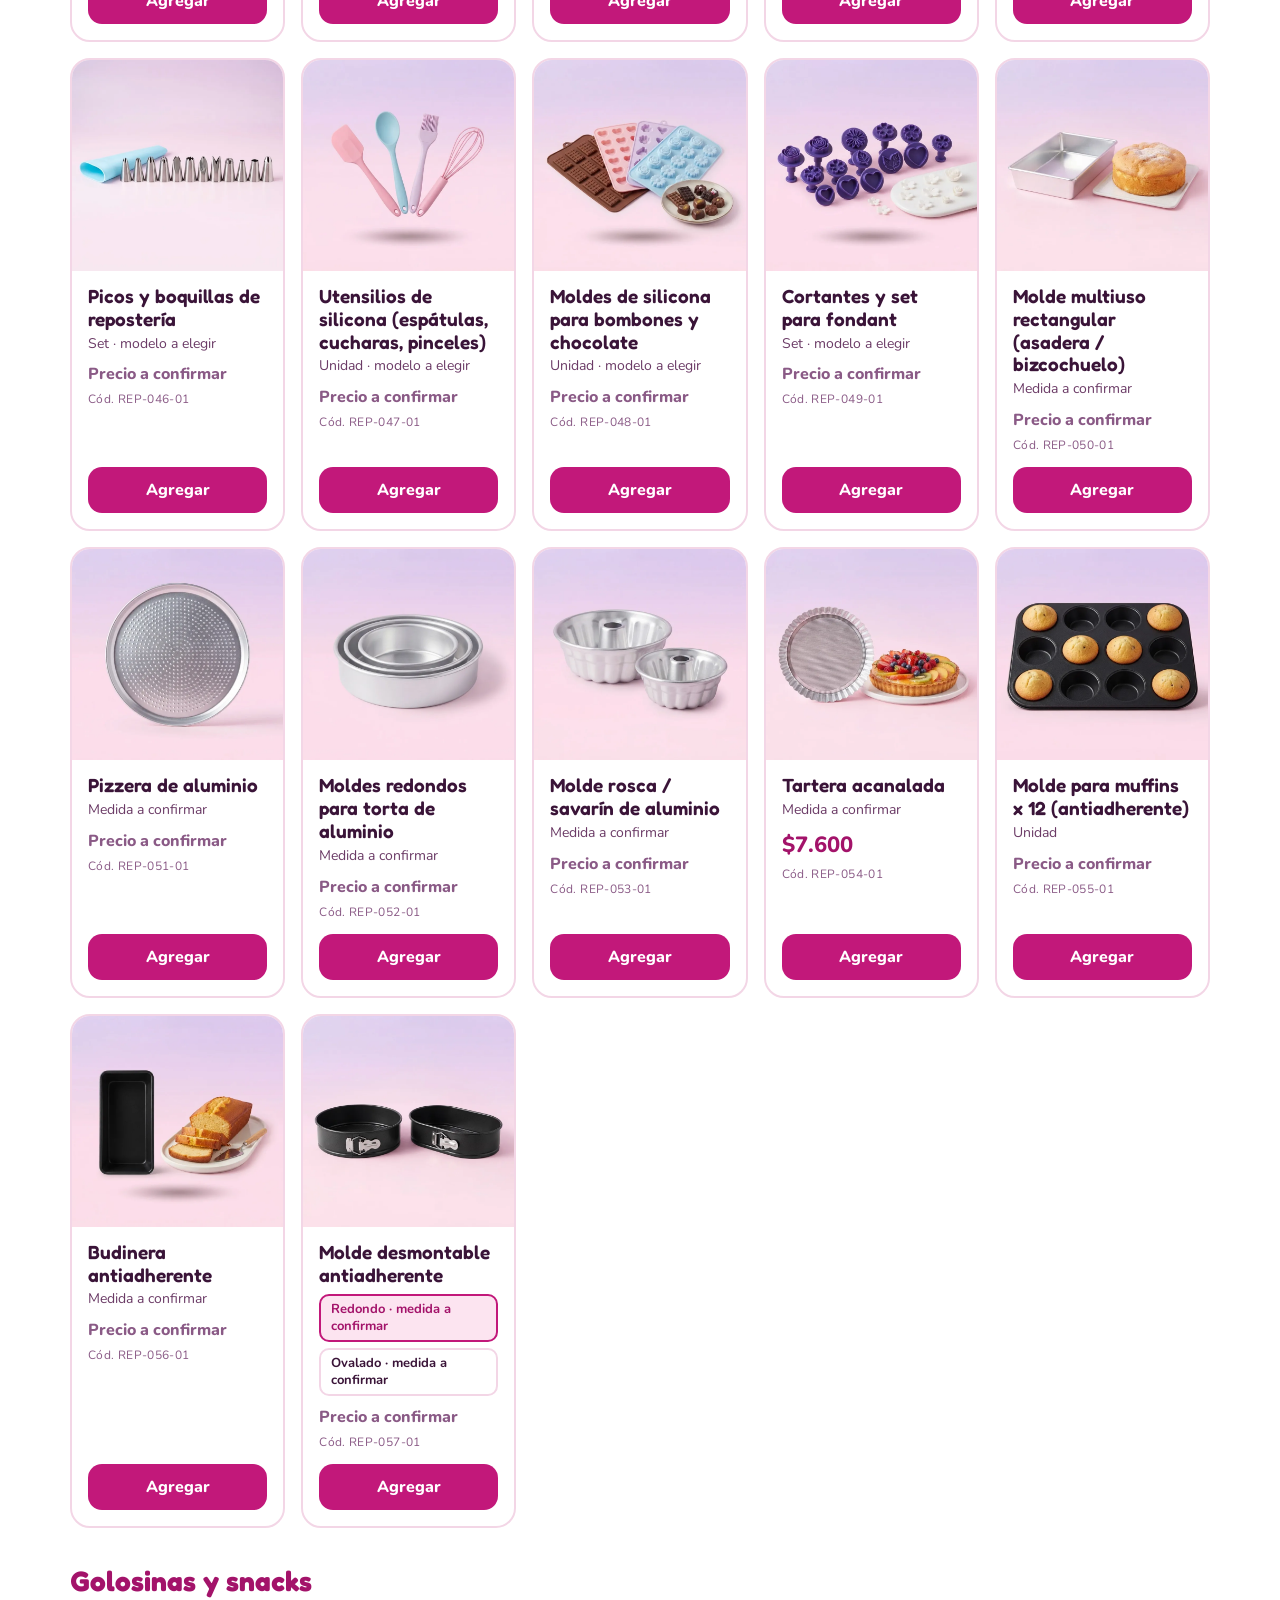
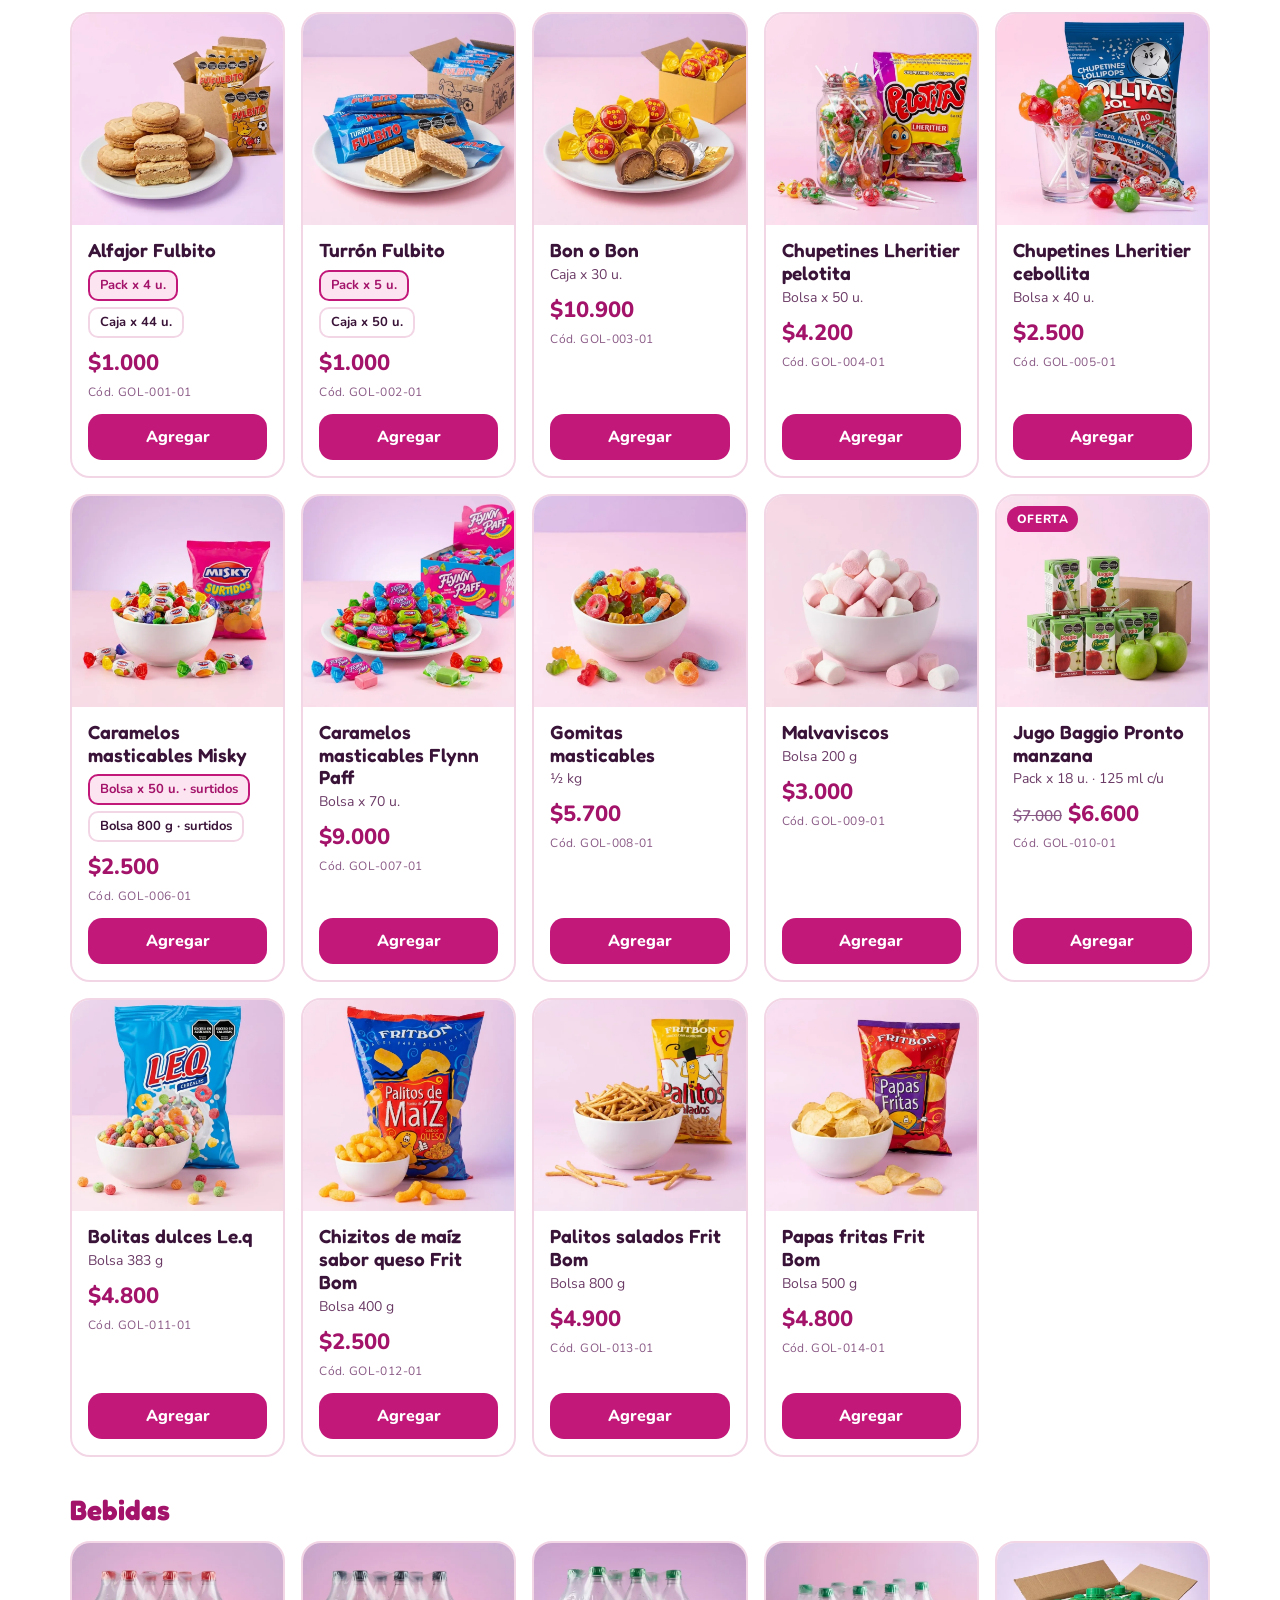
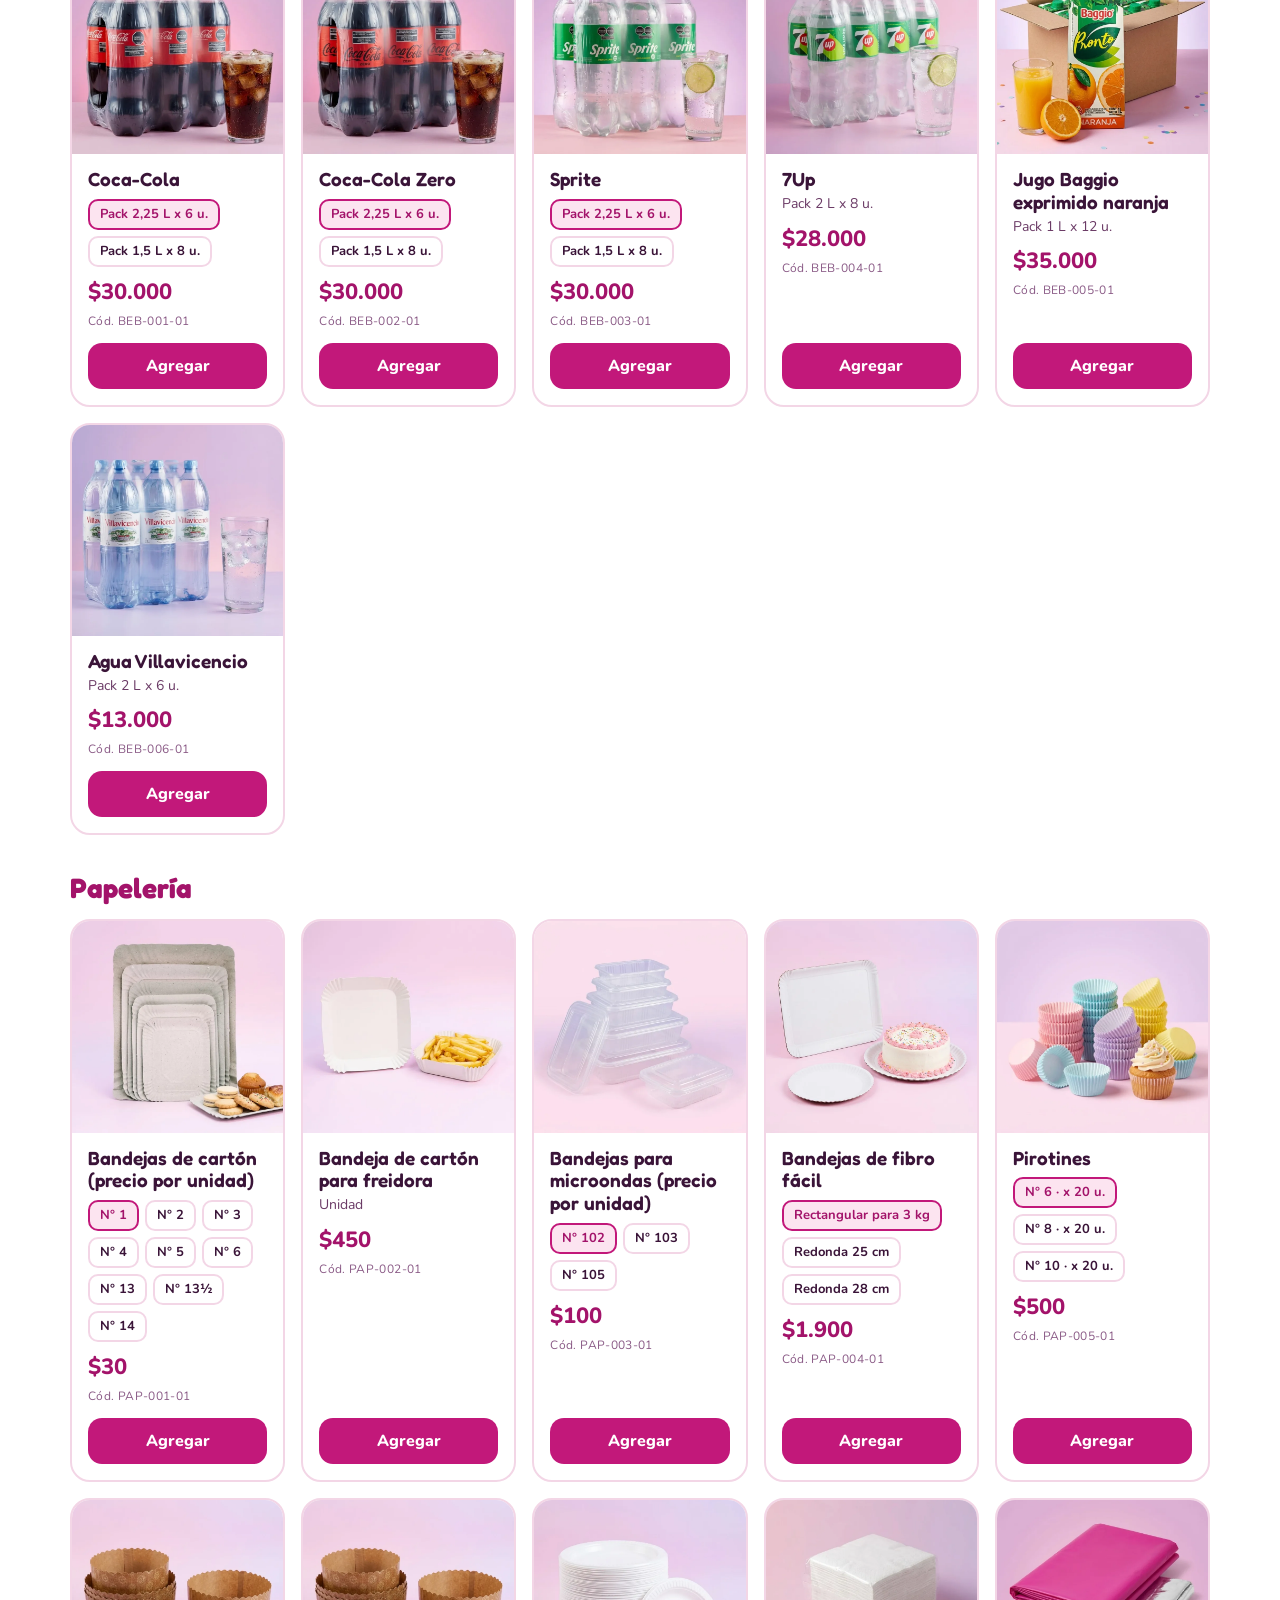
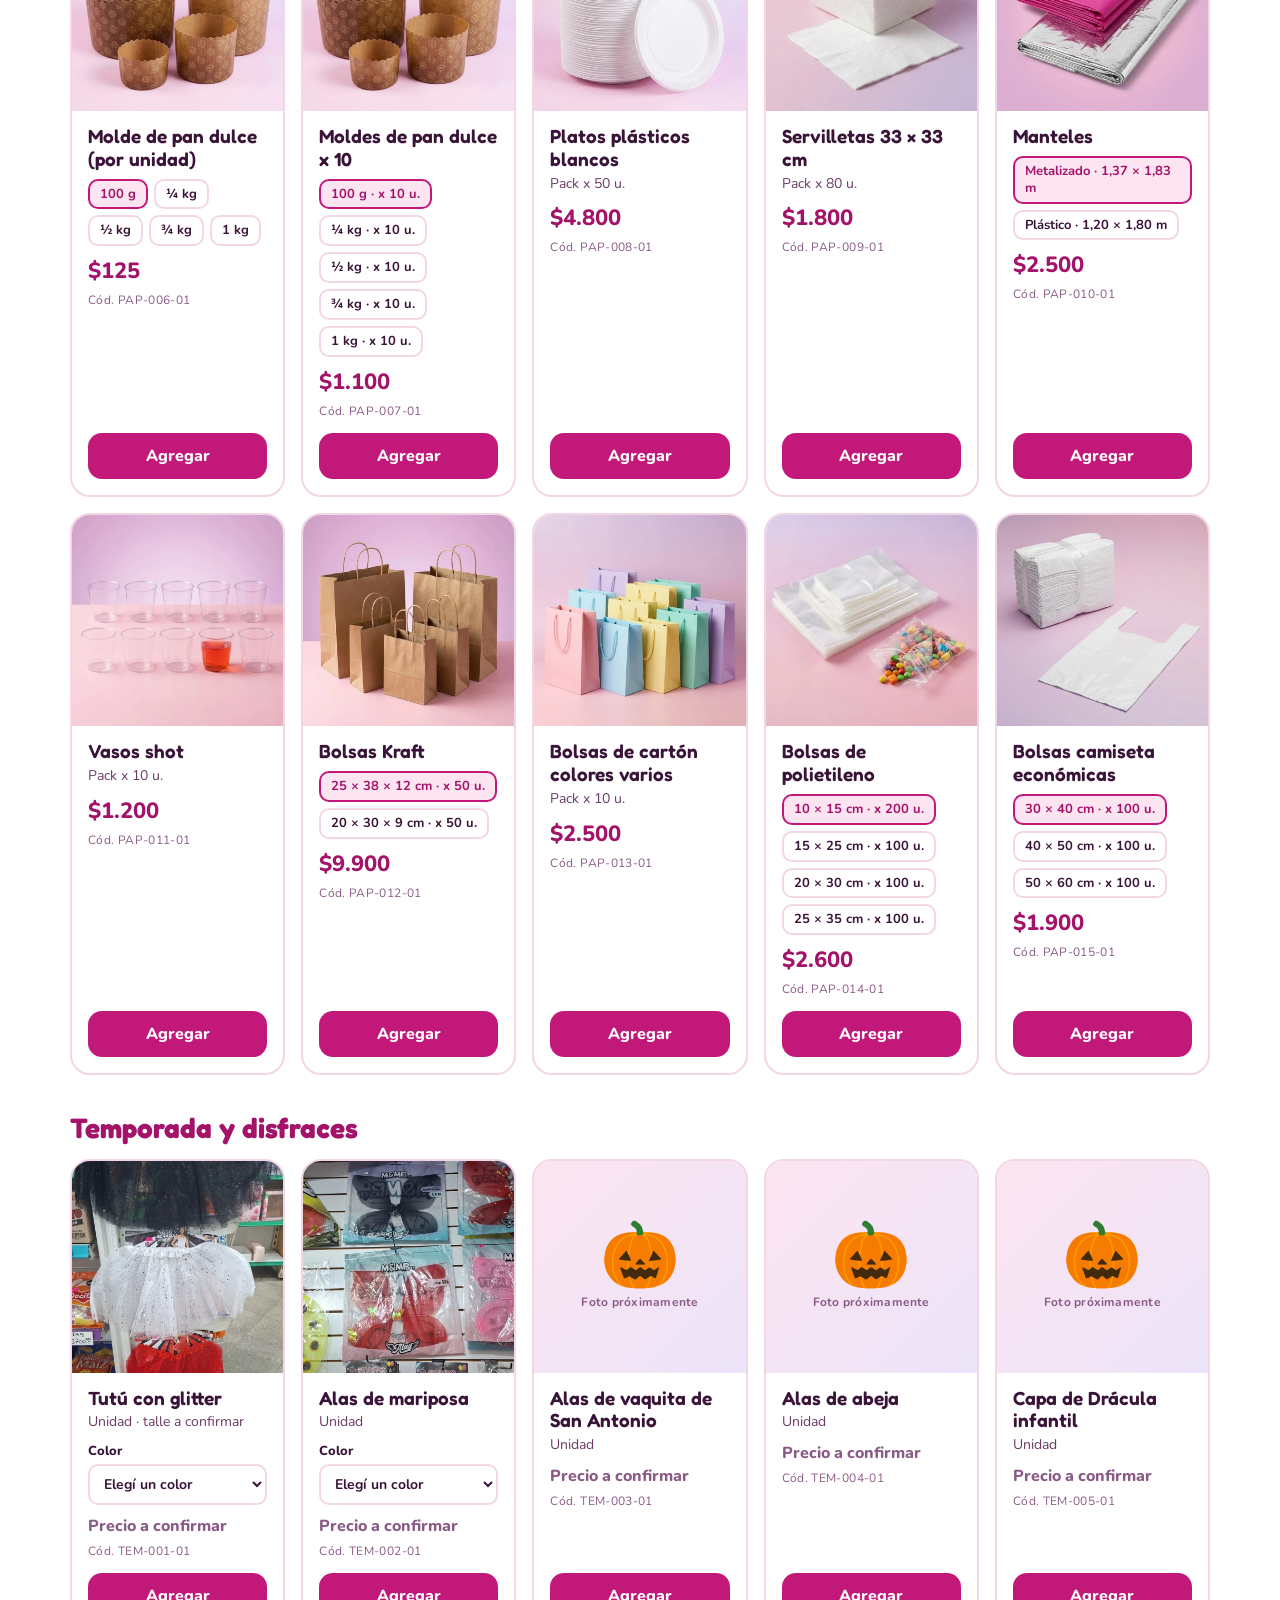
==== commit 2c91424a: "Primeras promociones reales: combos y ofertas - Nueva categoría COM (Combos y promos): Combo reposte" ====
--- a/tienda.html
+++ b/tienda.html
@@ -223,7 +223,7 @@
 const ofertas = Ofertas.porCodigo();
 const porId = {};
 for (const p of visibles) for (const pr of p.presentaciones)
-  porId[pr.codigo] = { nombre: p.nombre, codigo: p.codigo, colores: p.colores, foto: p.foto, detalle: pr.detalle, precio: ofertas[pr.codigo] ? ofertas[pr.codigo].precio : pr.precio, normal: pr.precio, oferta: !!ofertas[pr.codigo] };
+  porId[pr.codigo] = { nombre: p.nombre, codigo: p.codigo, colores: p.colores, foto: p.foto, detalle: pr.detalle, precio: ofertas[pr.codigo] ? ofertas[pr.codigo].precio : pr.precio, normal: pr.precio, oferta: !!ofertas[pr.codigo] && ofertas[pr.codigo].precio < pr.precio };
 // Presentación elegida en cada tarjeta (por defecto, la primera)
 const elegida = Object.fromEntries(visibles.map(p => [p.codigo, p.presentaciones[0].codigo]));
 
@@ -301,7 +301,7 @@
           <h3>${esc(p.nombre)}</h3>
           ${opciones}
           ${colores}
-          ${sel.precio == null ? `<span class="precio a-confirmar">Precio a confirmar</span>` : `<span class="precio">${ofertas[sel.codigo] ? `<s>${plata(sel.precio)}</s> ${plata(ofertas[sel.codigo].precio)}` : plata(sel.precio)}</span>`}
+          ${sel.precio == null ? `<span class="precio a-confirmar">Precio a confirmar</span>` : `<span class="precio">${ofertas[sel.codigo] && ofertas[sel.codigo].precio < sel.precio ? `<s>${plata(sel.precio)}</s> ${plata(ofertas[sel.codigo].precio)}` : plata(sel.precio)}</span>`}
           <span class="codigo">Cód. ${sel.codigo}</span>
           <div class="accion">${clave && carrito[clave] ? controlCantidad(clave) : `<button type="button" class="btn-agregar" data-mas="${sel.codigo}">Agregar</button>`}</div>
         </div>
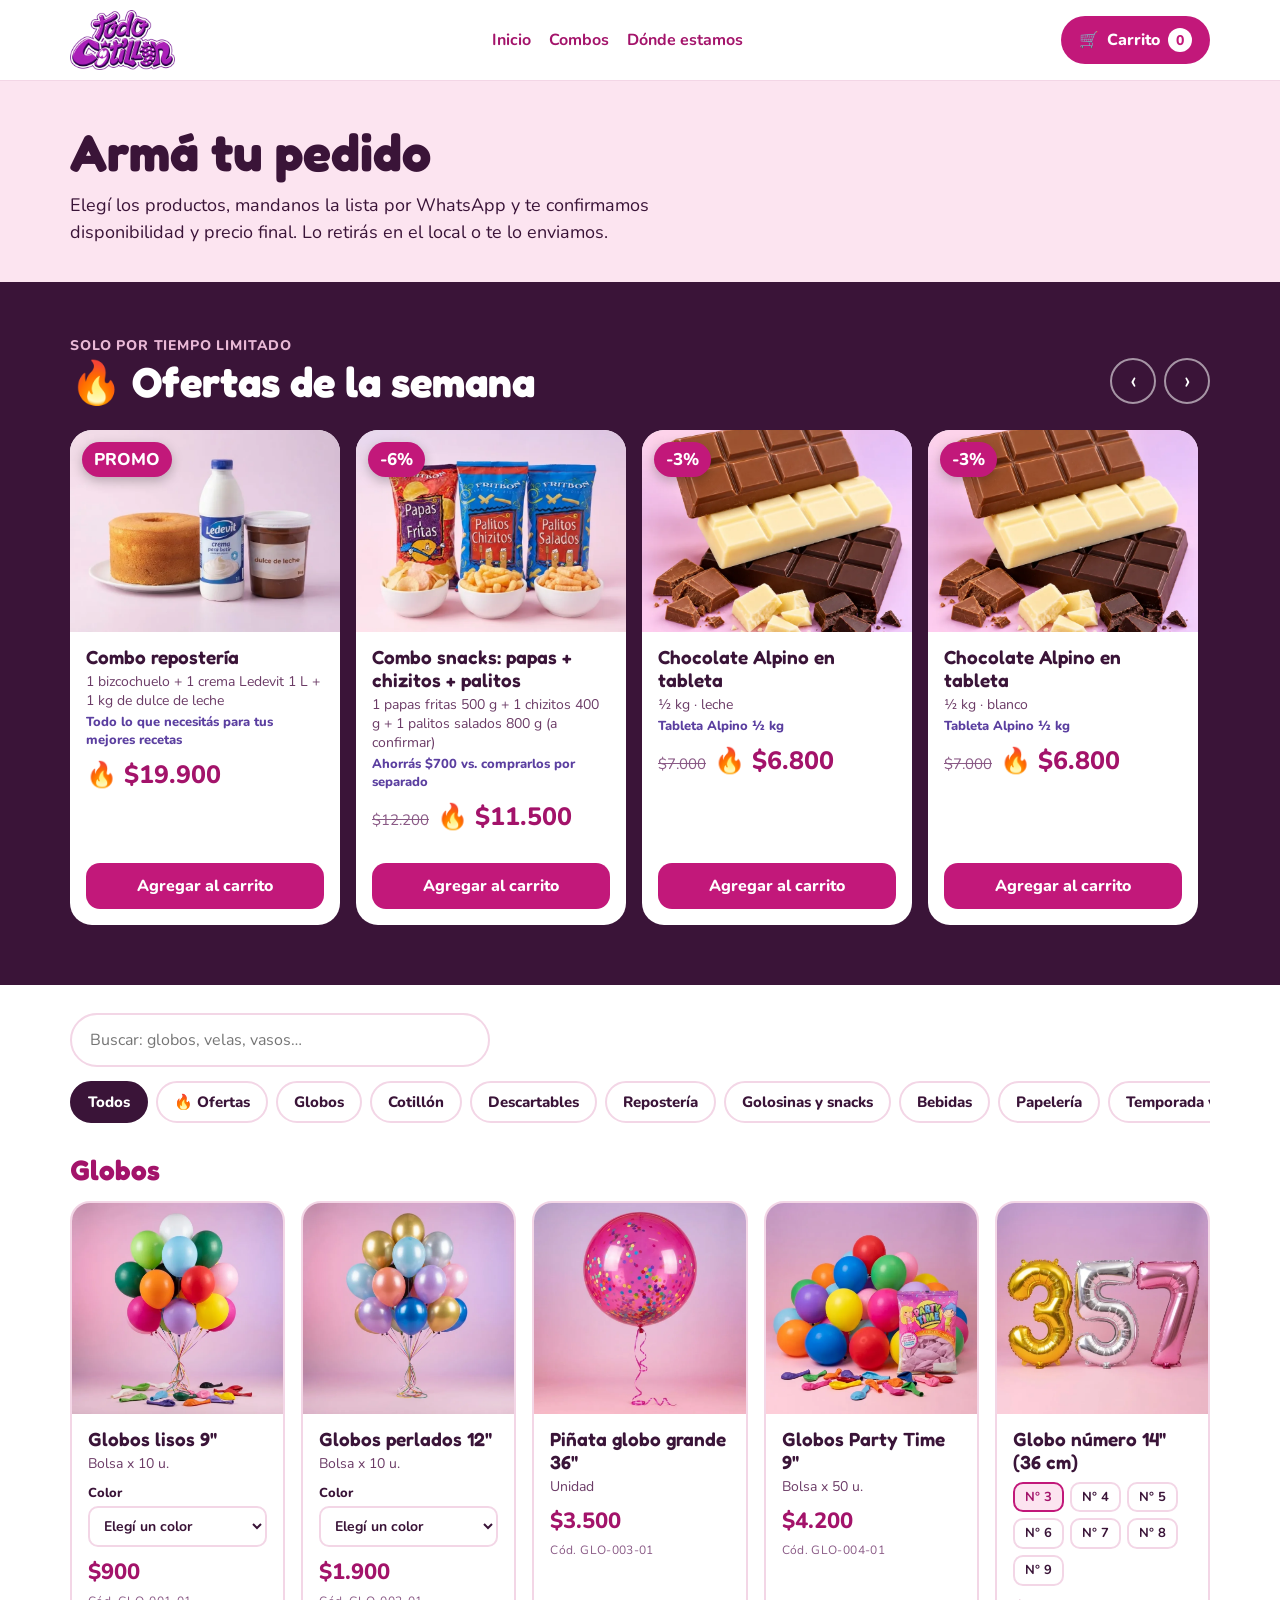
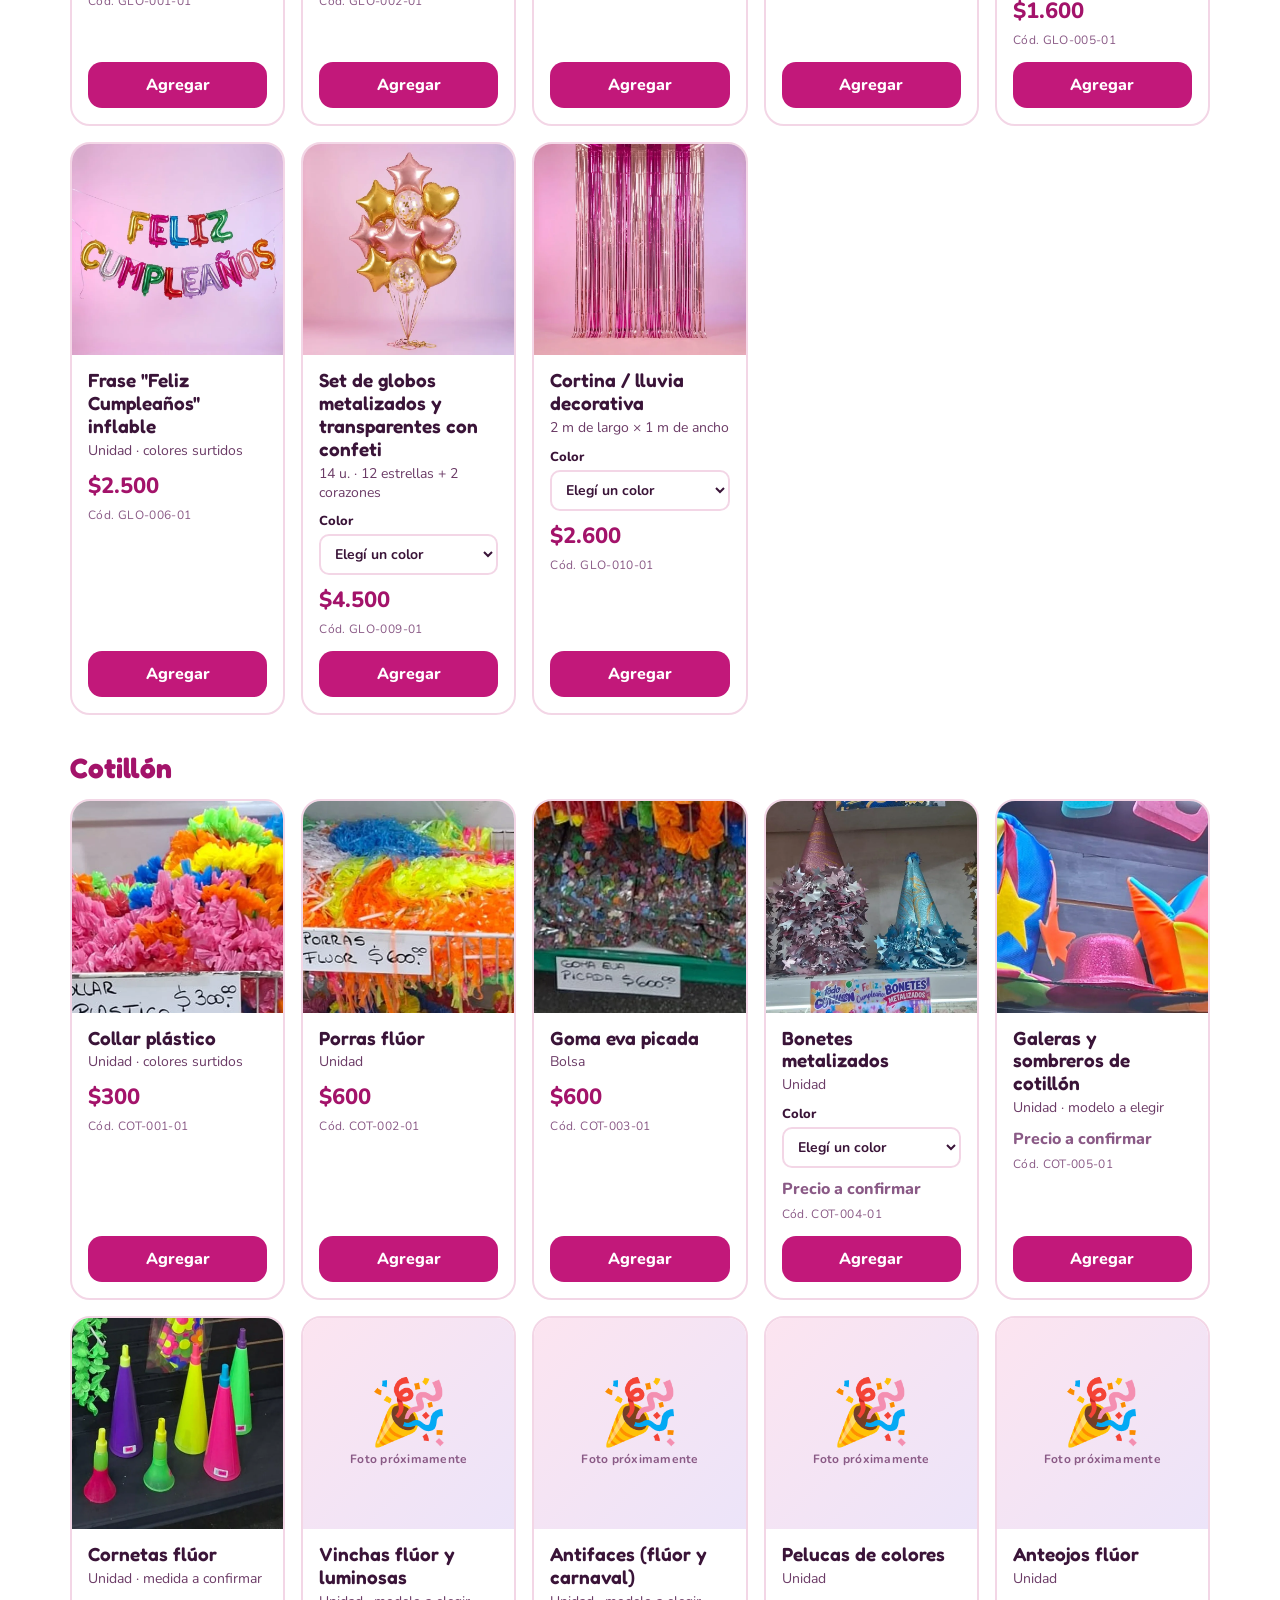
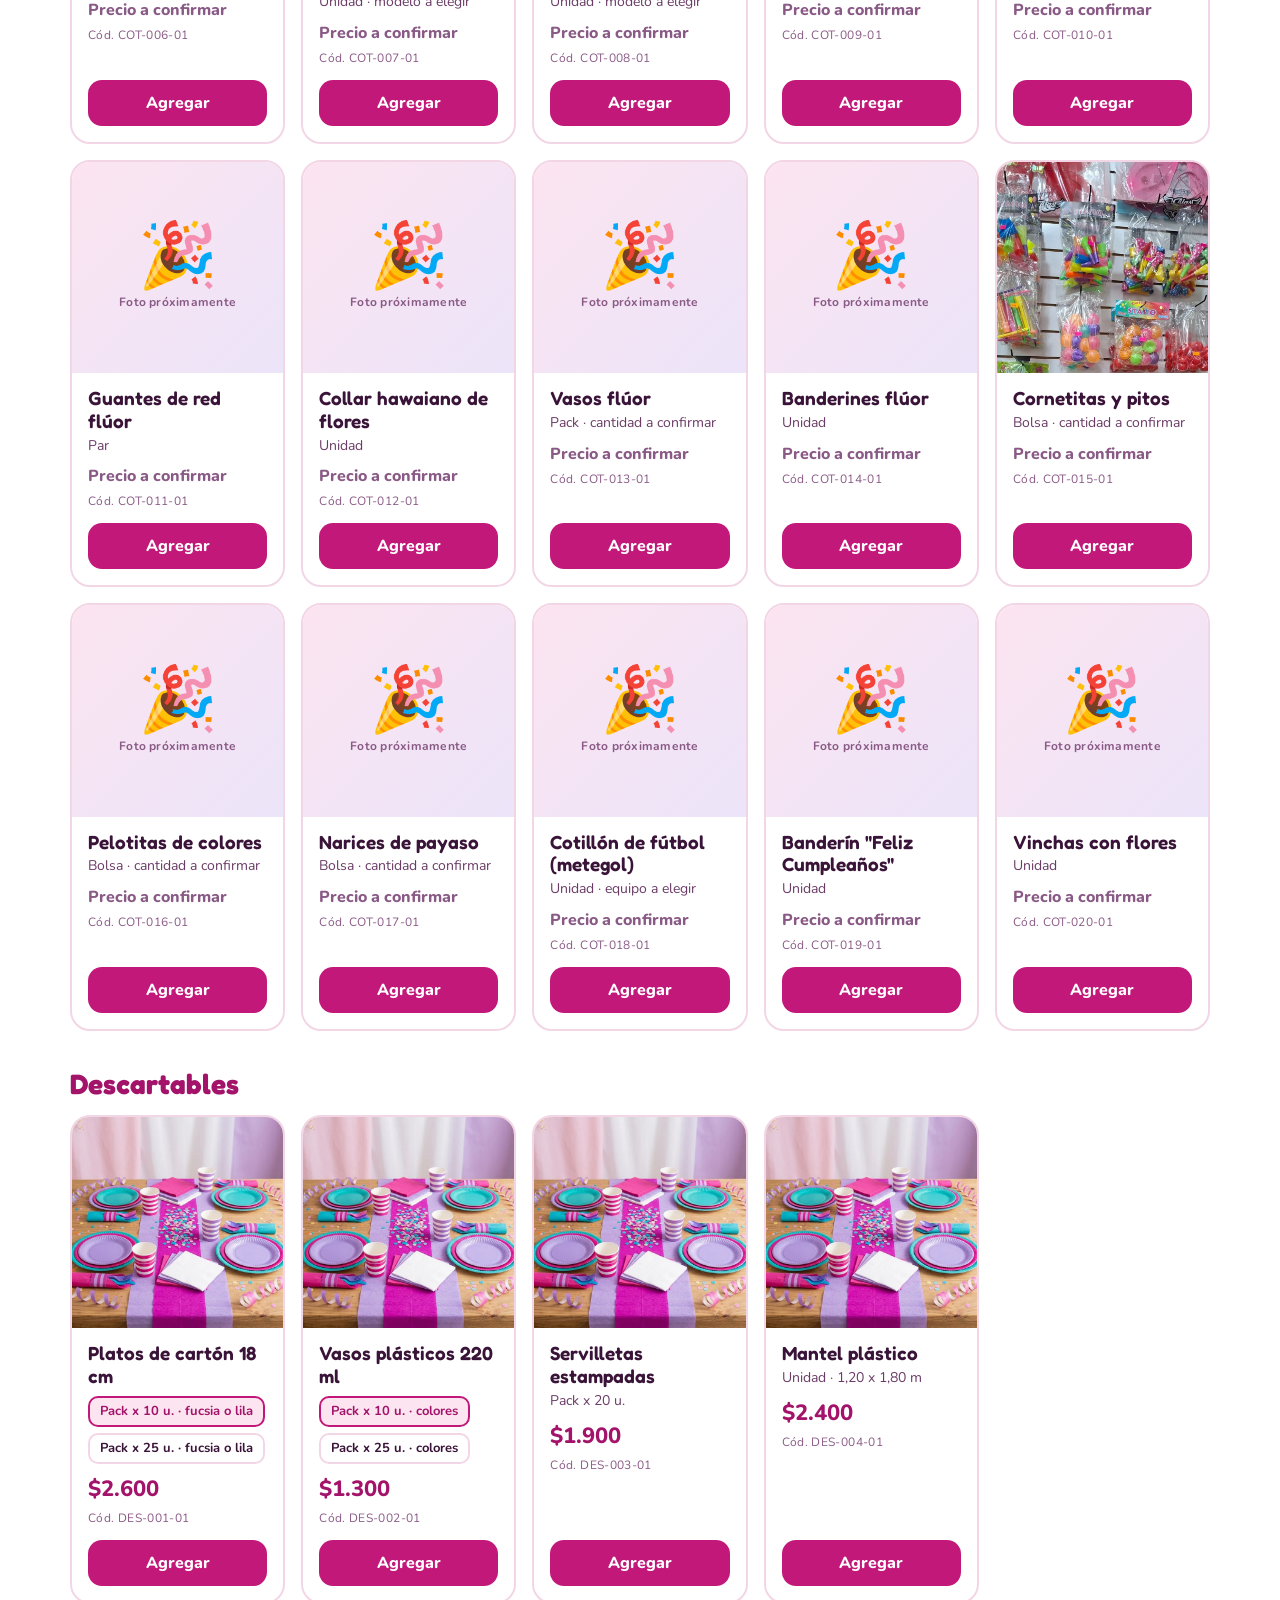
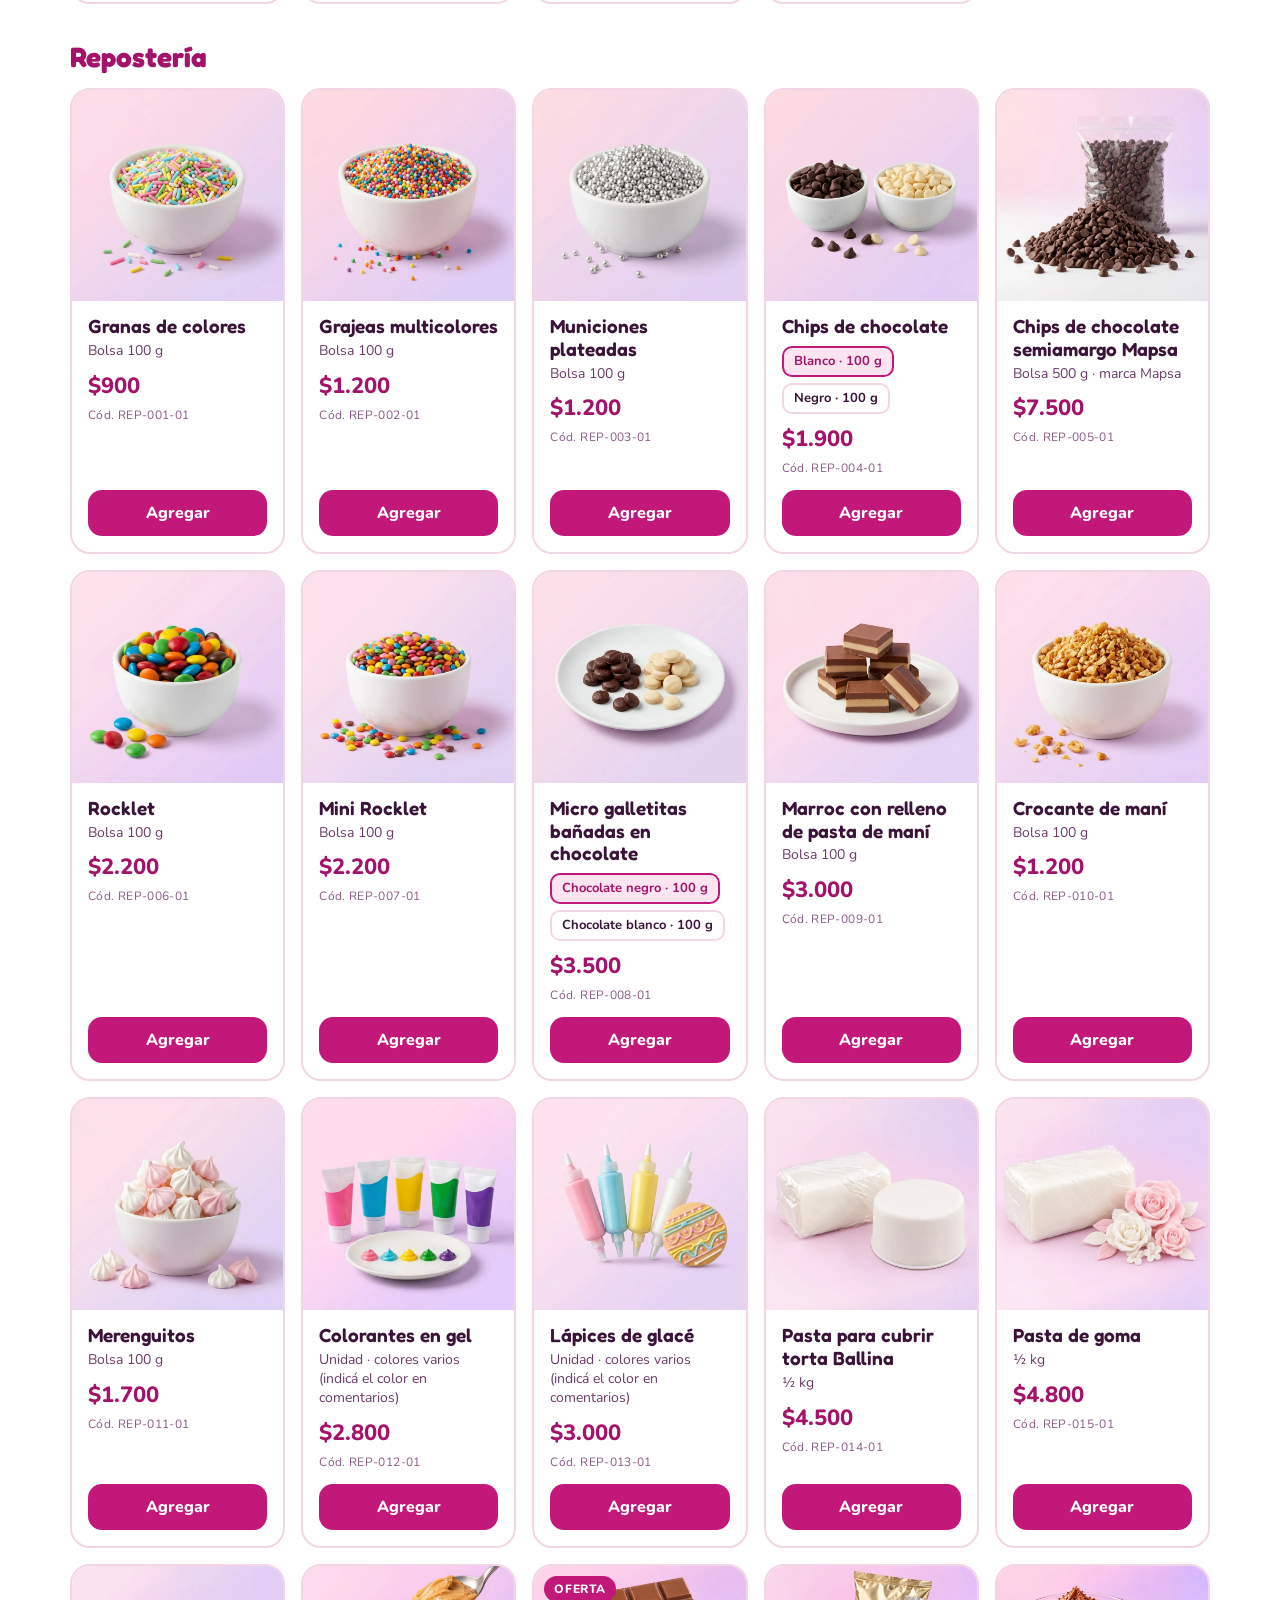
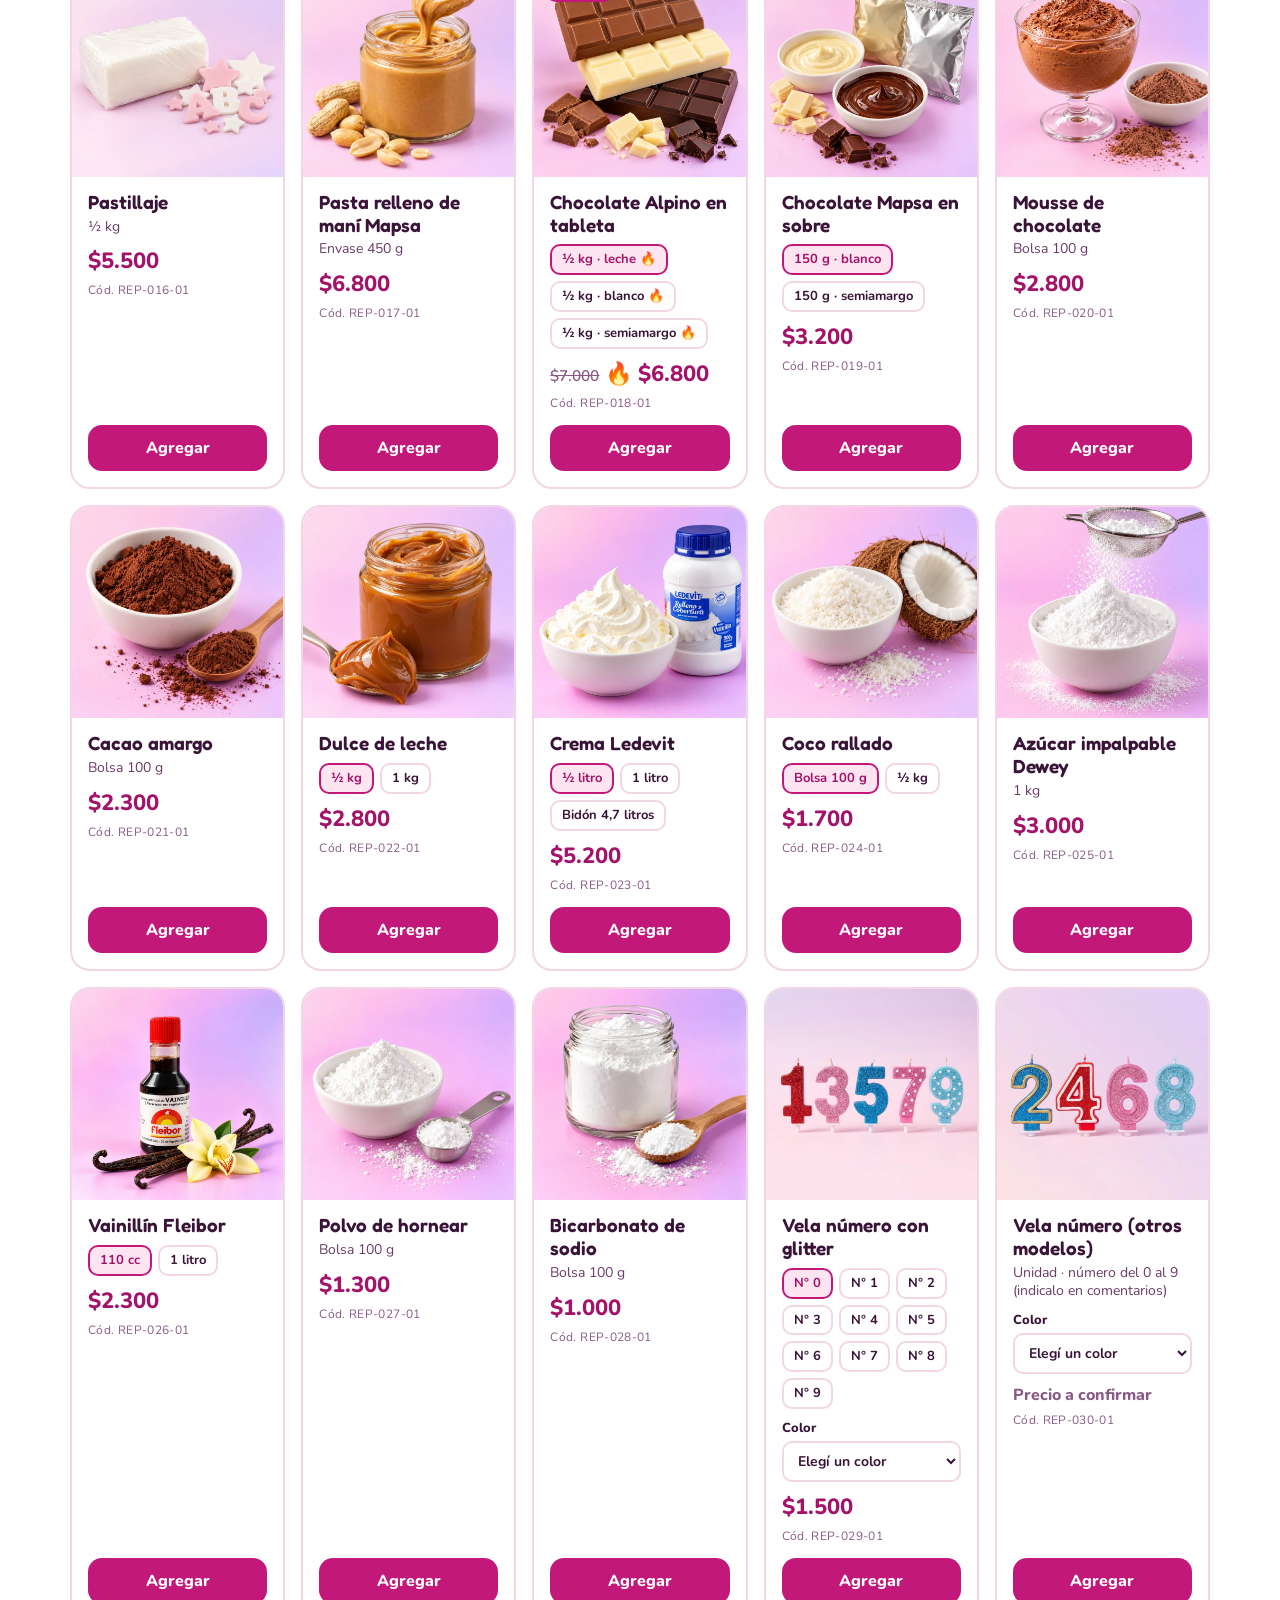
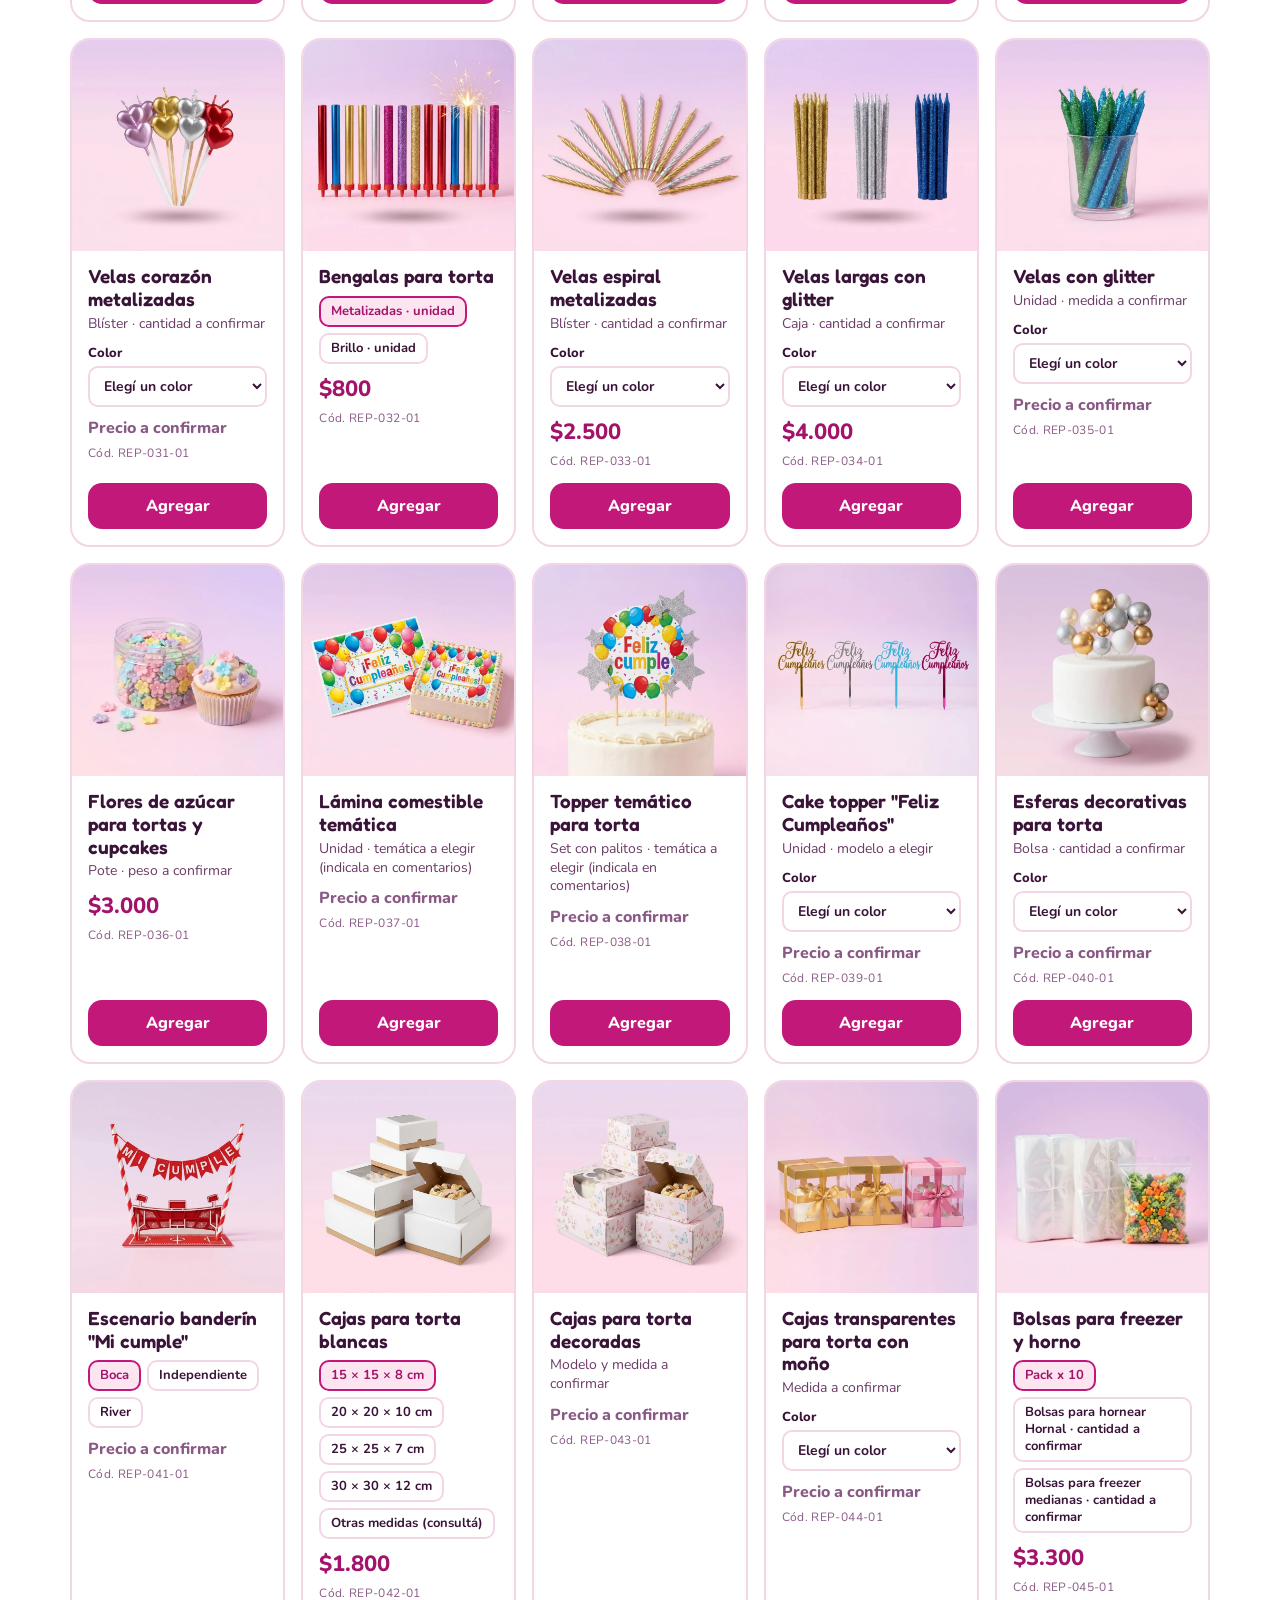
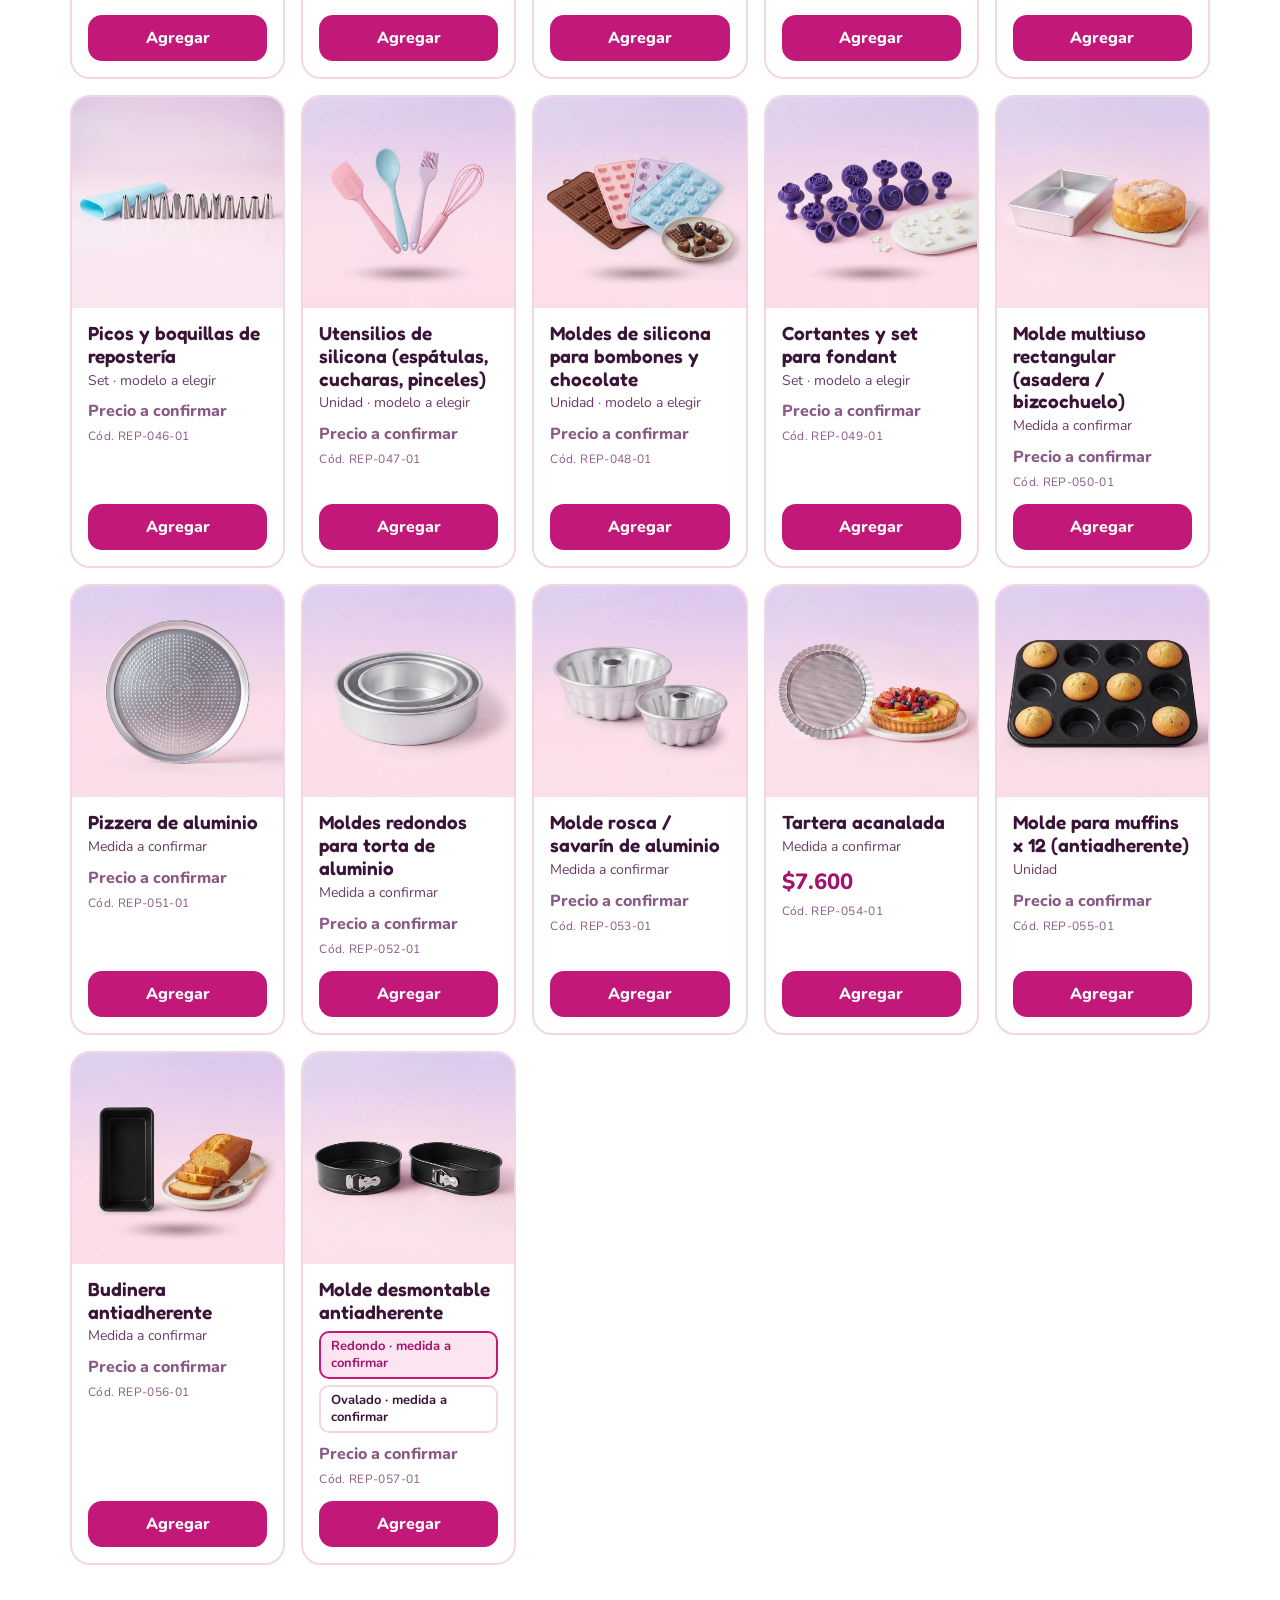
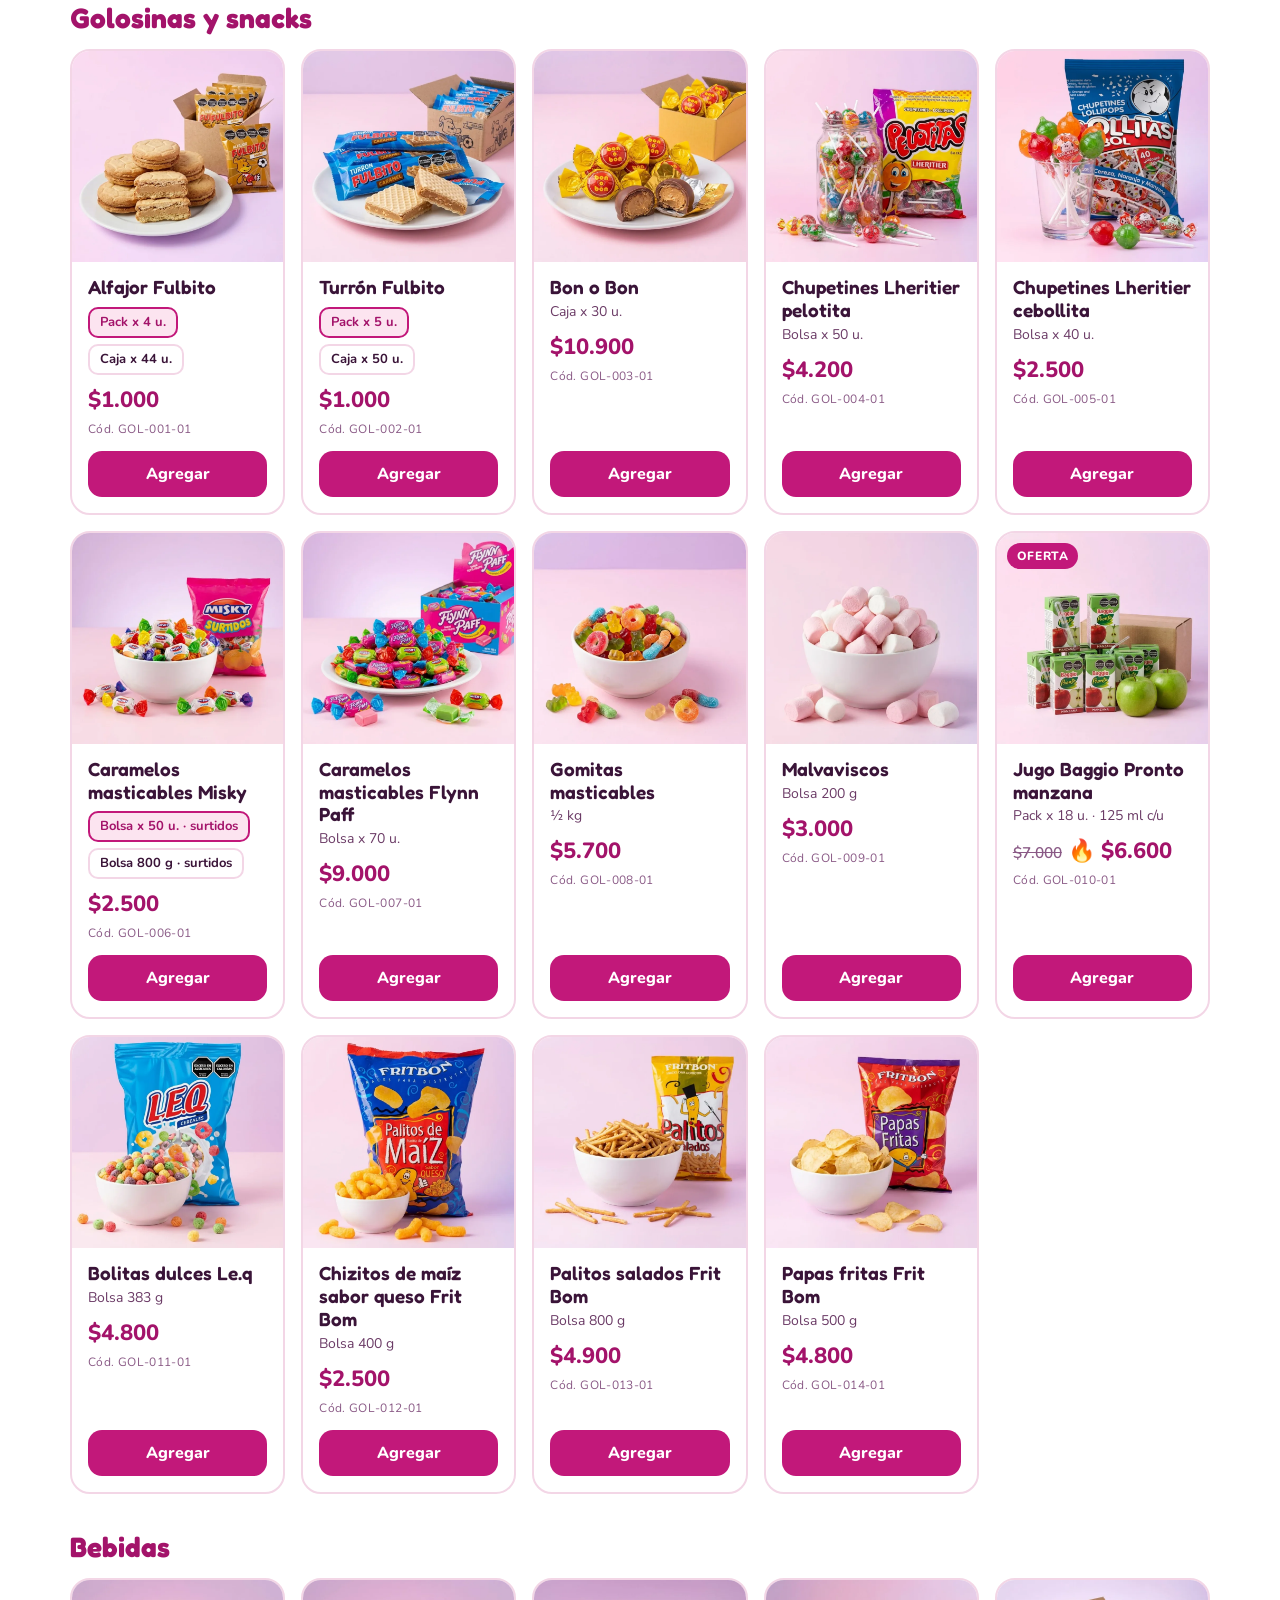
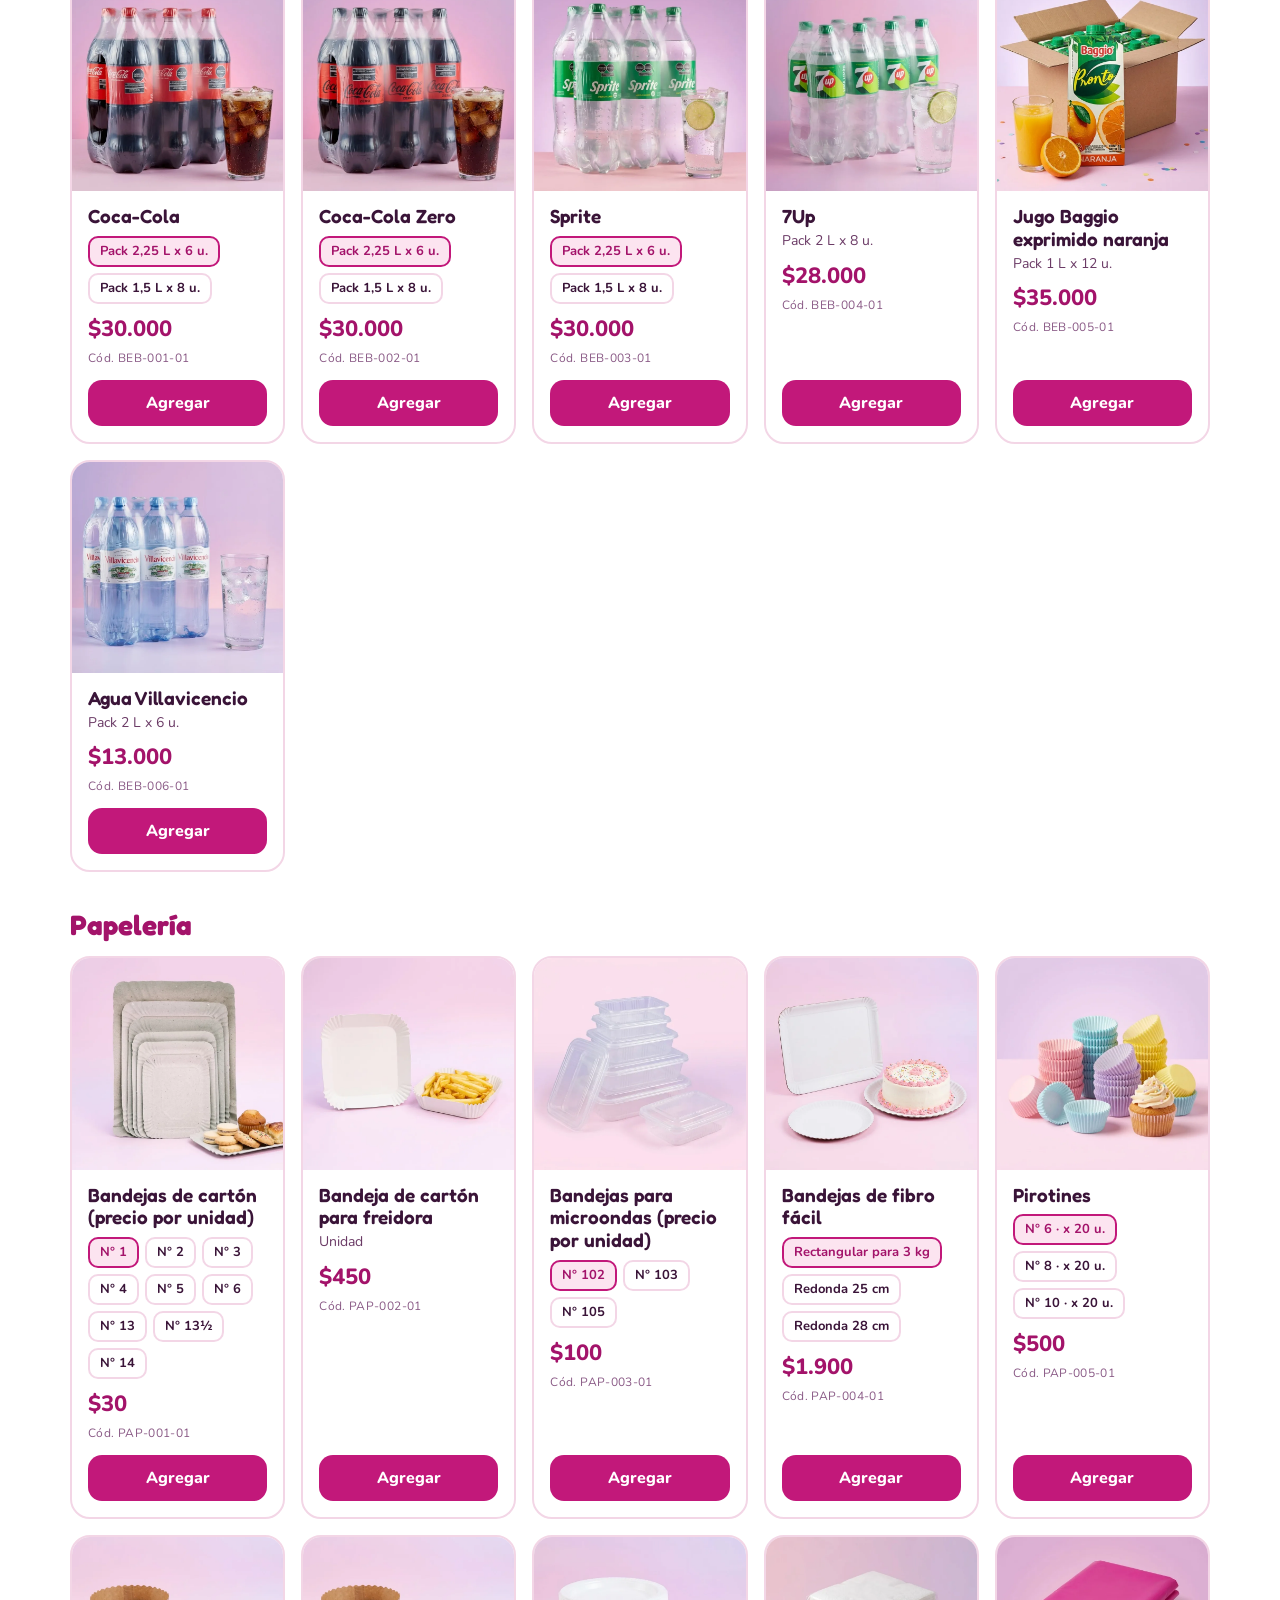
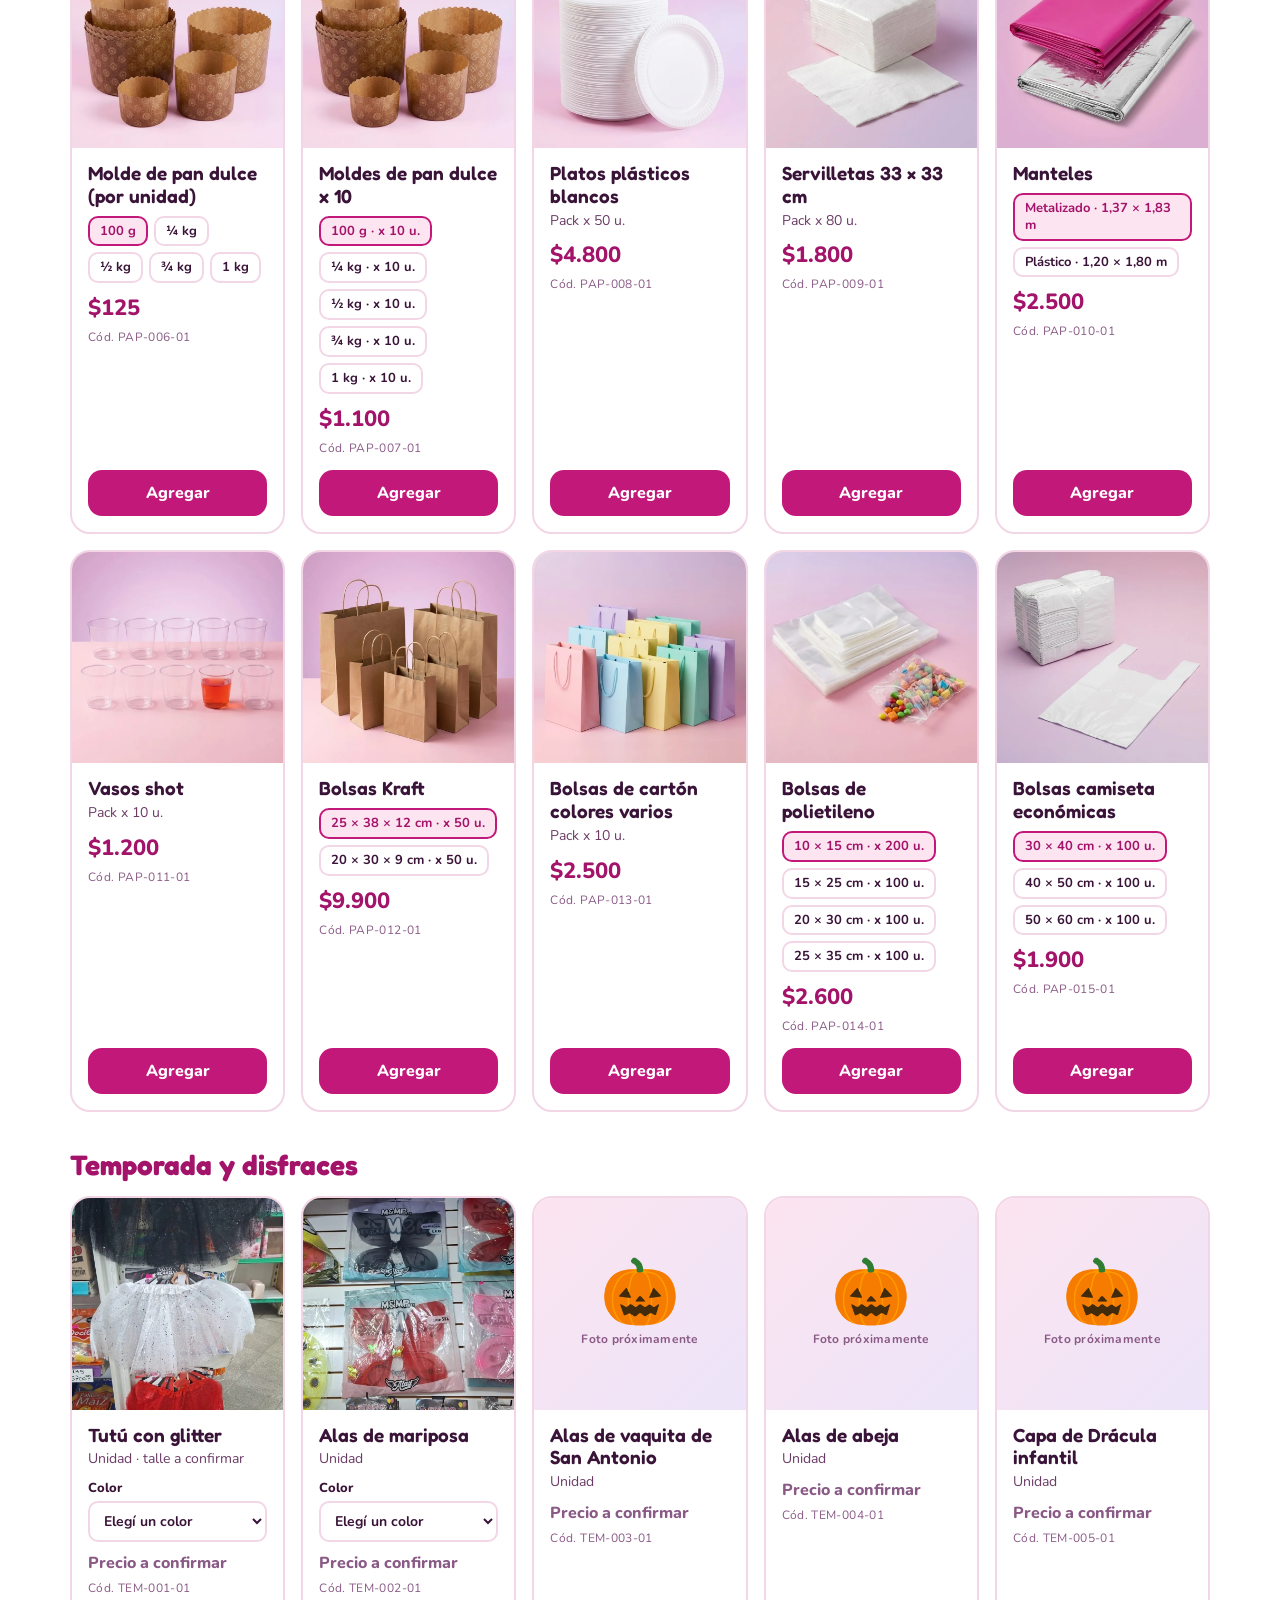
==== commit c1dd3cd5: "Fueguito 🔥 en todos los precios de oferta Co-Authored-By: Claude Opus 5.5 <noreply@anthropic.com>" ====
--- a/tienda.html
+++ b/tienda.html
@@ -301,7 +301,7 @@
           <h3>${esc(p.nombre)}</h3>
           ${opciones}
           ${colores}
-          ${sel.precio == null ? `<span class="precio a-confirmar">Precio a confirmar</span>` : `<span class="precio">${ofertas[sel.codigo] && ofertas[sel.codigo].precio < sel.precio ? `<s>${plata(sel.precio)}</s> ${plata(ofertas[sel.codigo].precio)}` : plata(sel.precio)}</span>`}
+          ${sel.precio == null ? `<span class="precio a-confirmar">Precio a confirmar</span>` : `<span class="precio">${ofertas[sel.codigo] ? (ofertas[sel.codigo].precio < sel.precio ? `<s>${plata(sel.precio)}</s> ` : "") + `🔥 ${plata(ofertas[sel.codigo].precio)}` : plata(sel.precio)}</span>`}
           <span class="codigo">Cód. ${sel.codigo}</span>
           <div class="accion">${clave && carrito[clave] ? controlCantidad(clave) : `<button type="button" class="btn-agregar" data-mas="${sel.codigo}">Agregar</button>`}</div>
         </div>
